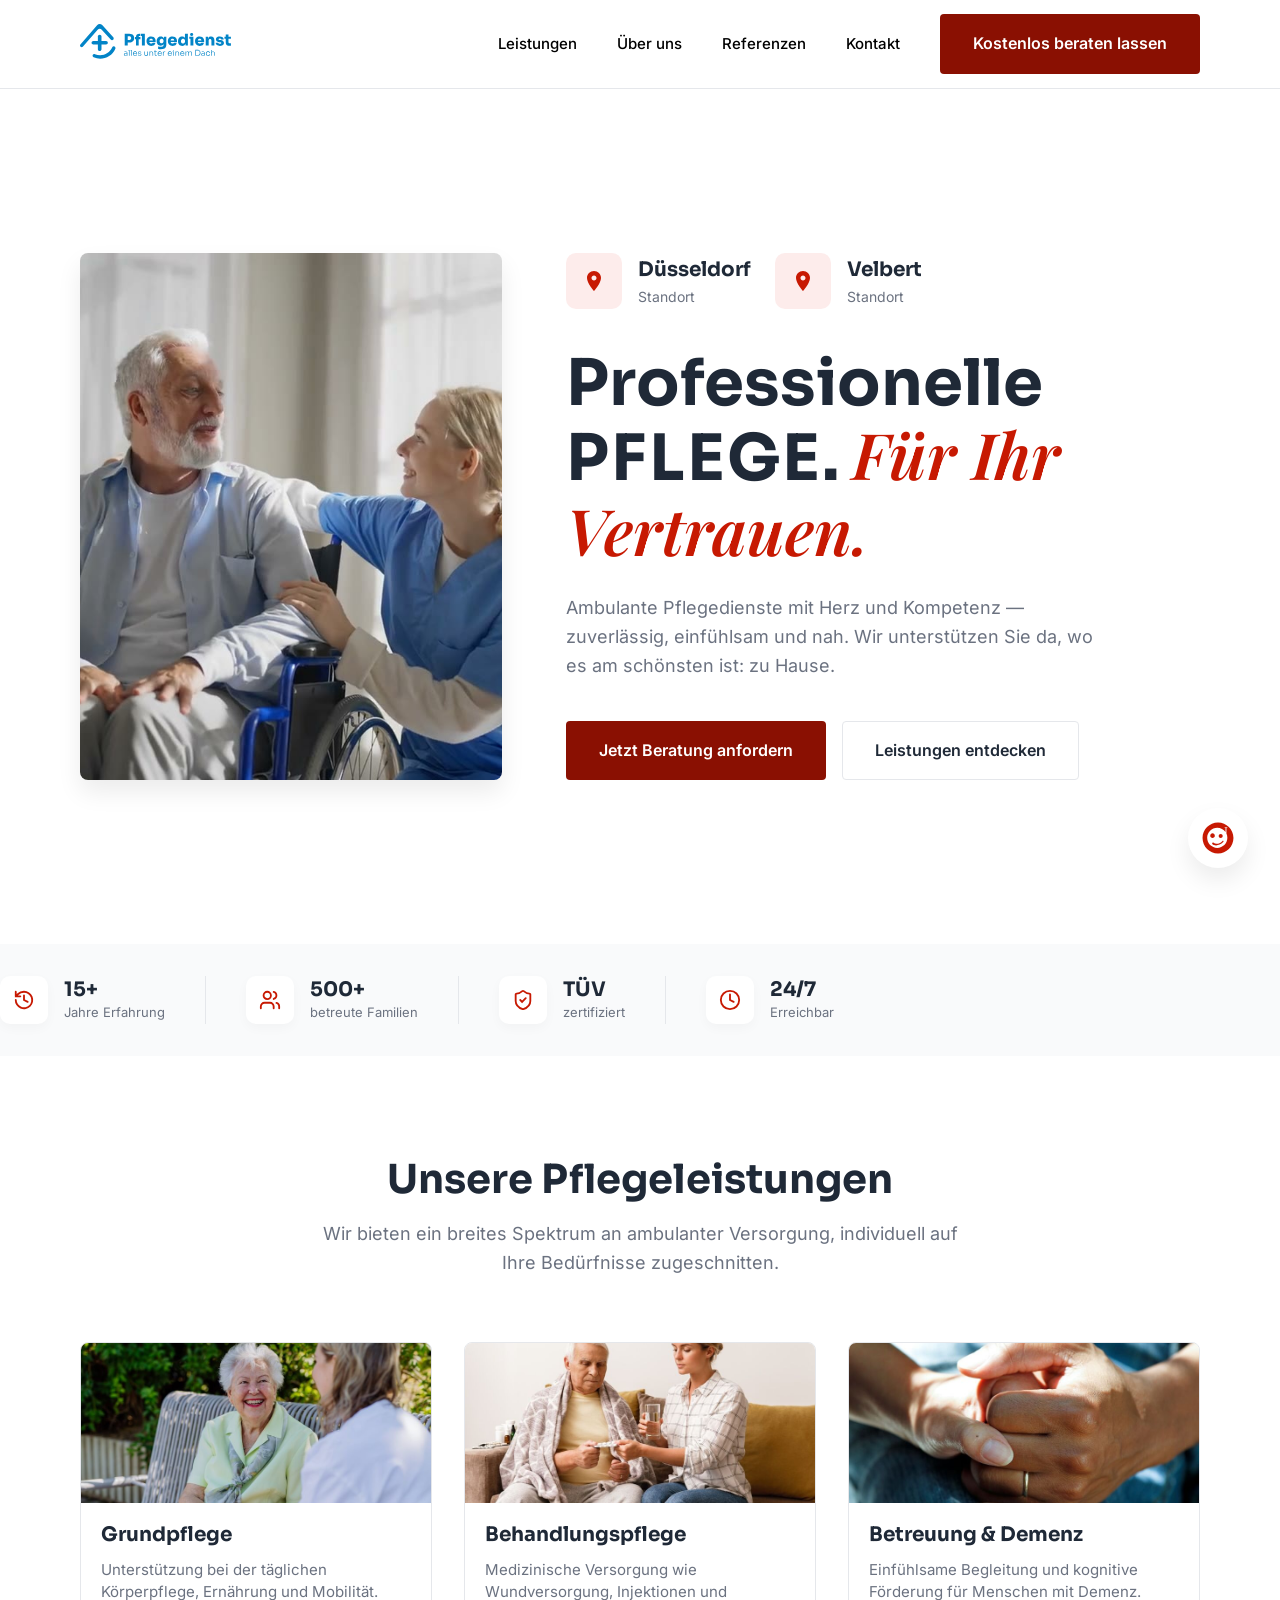
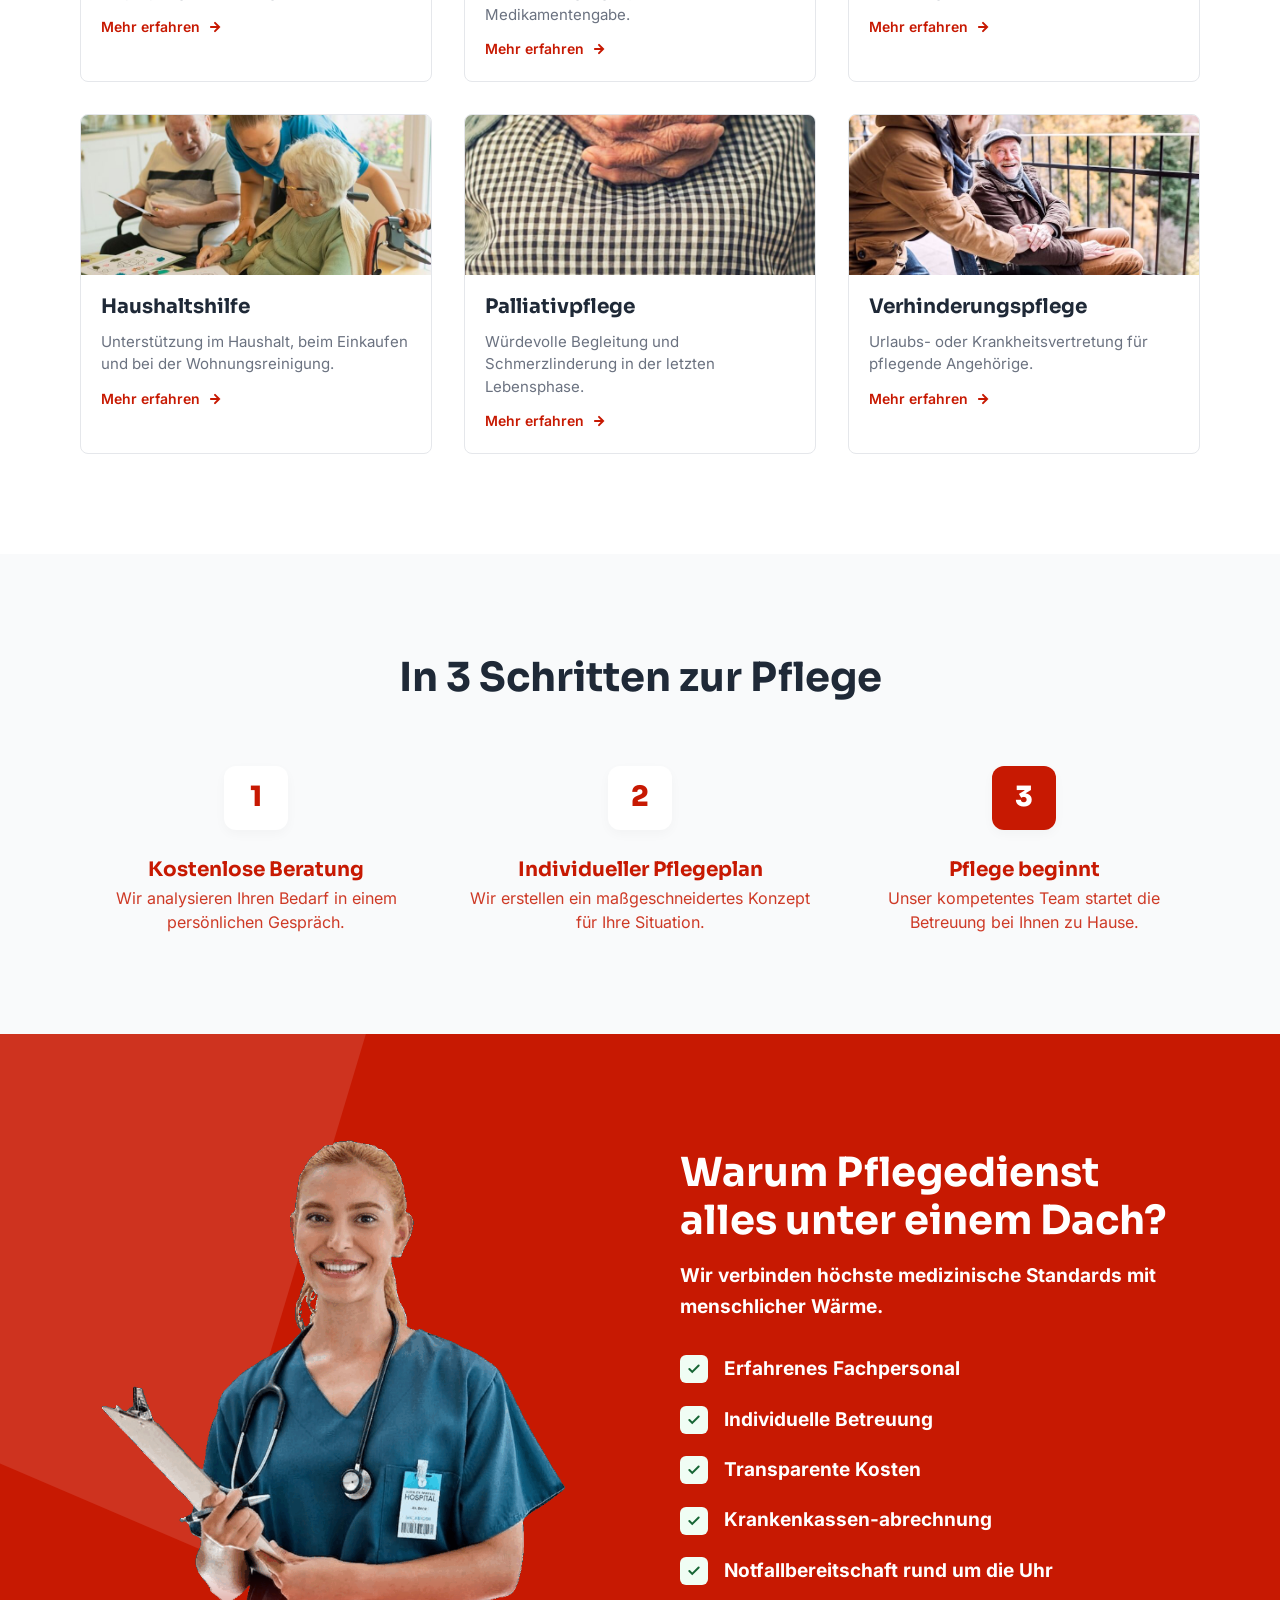
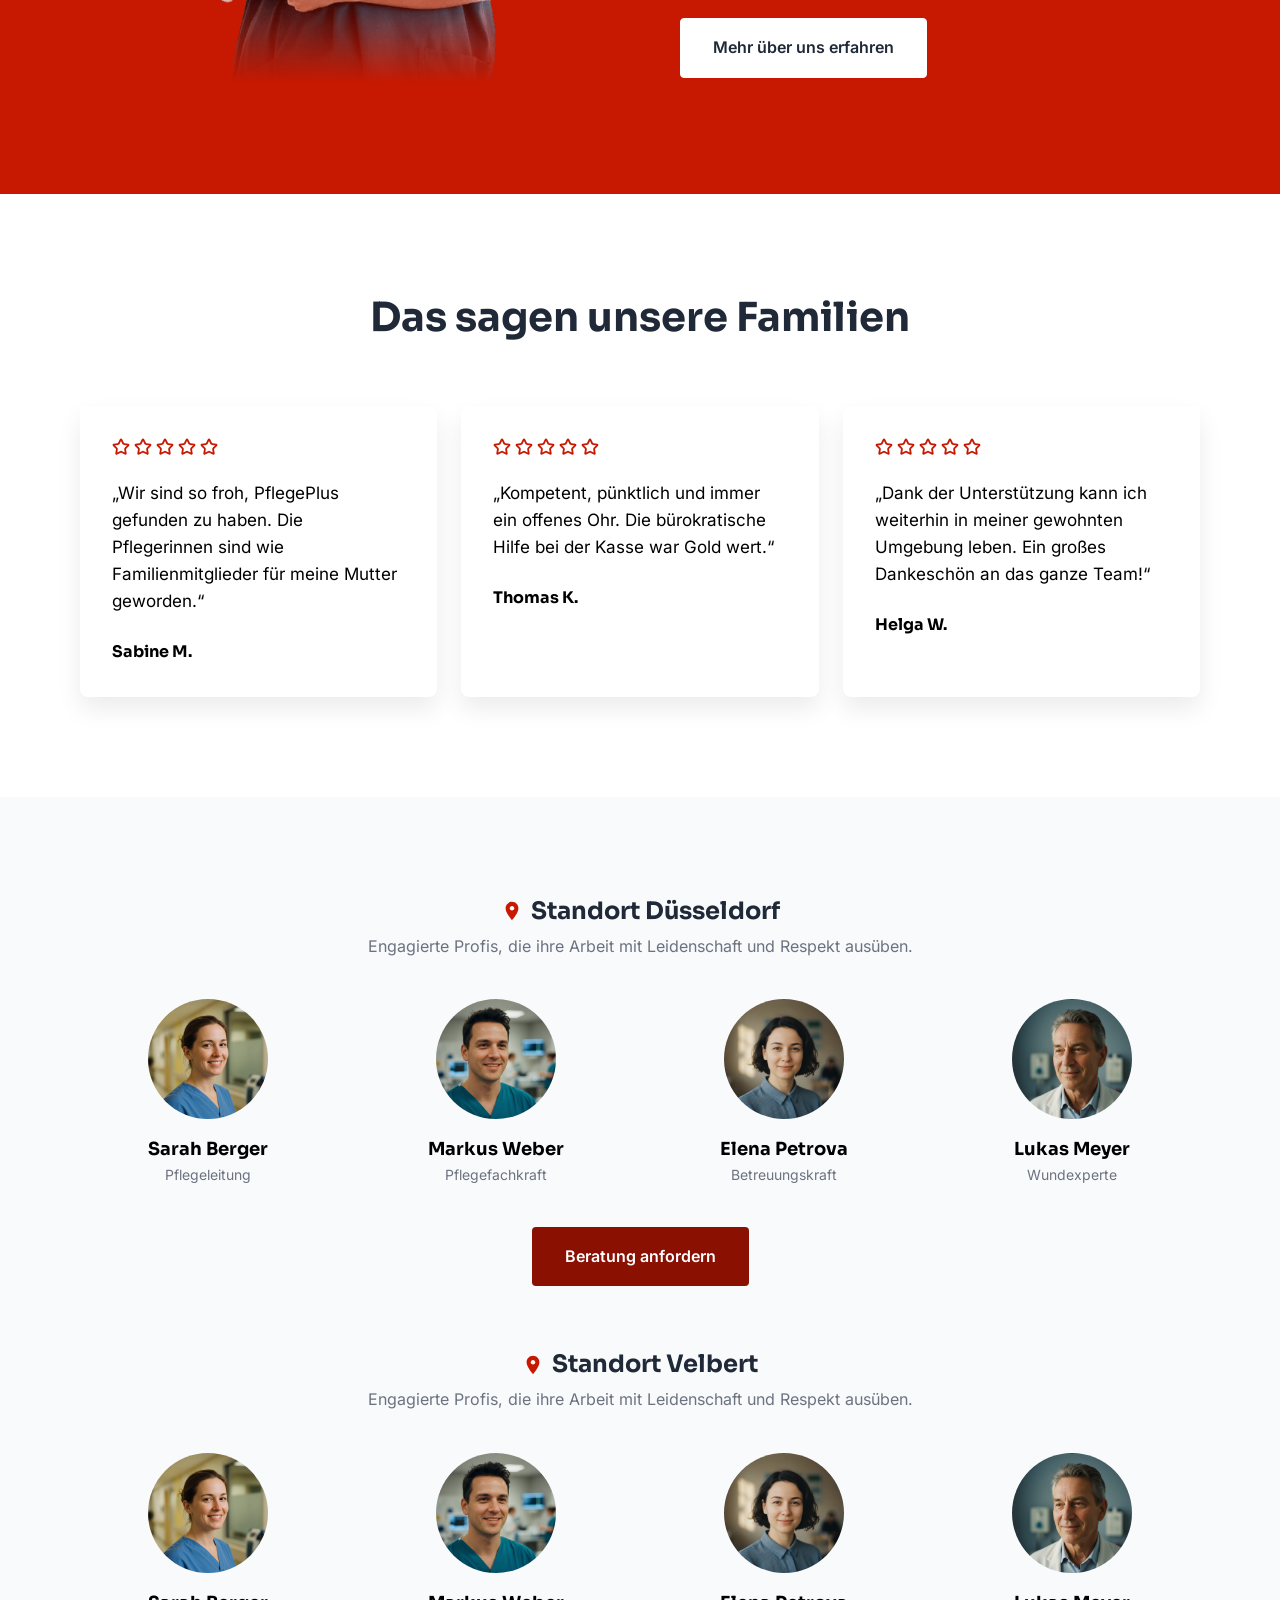
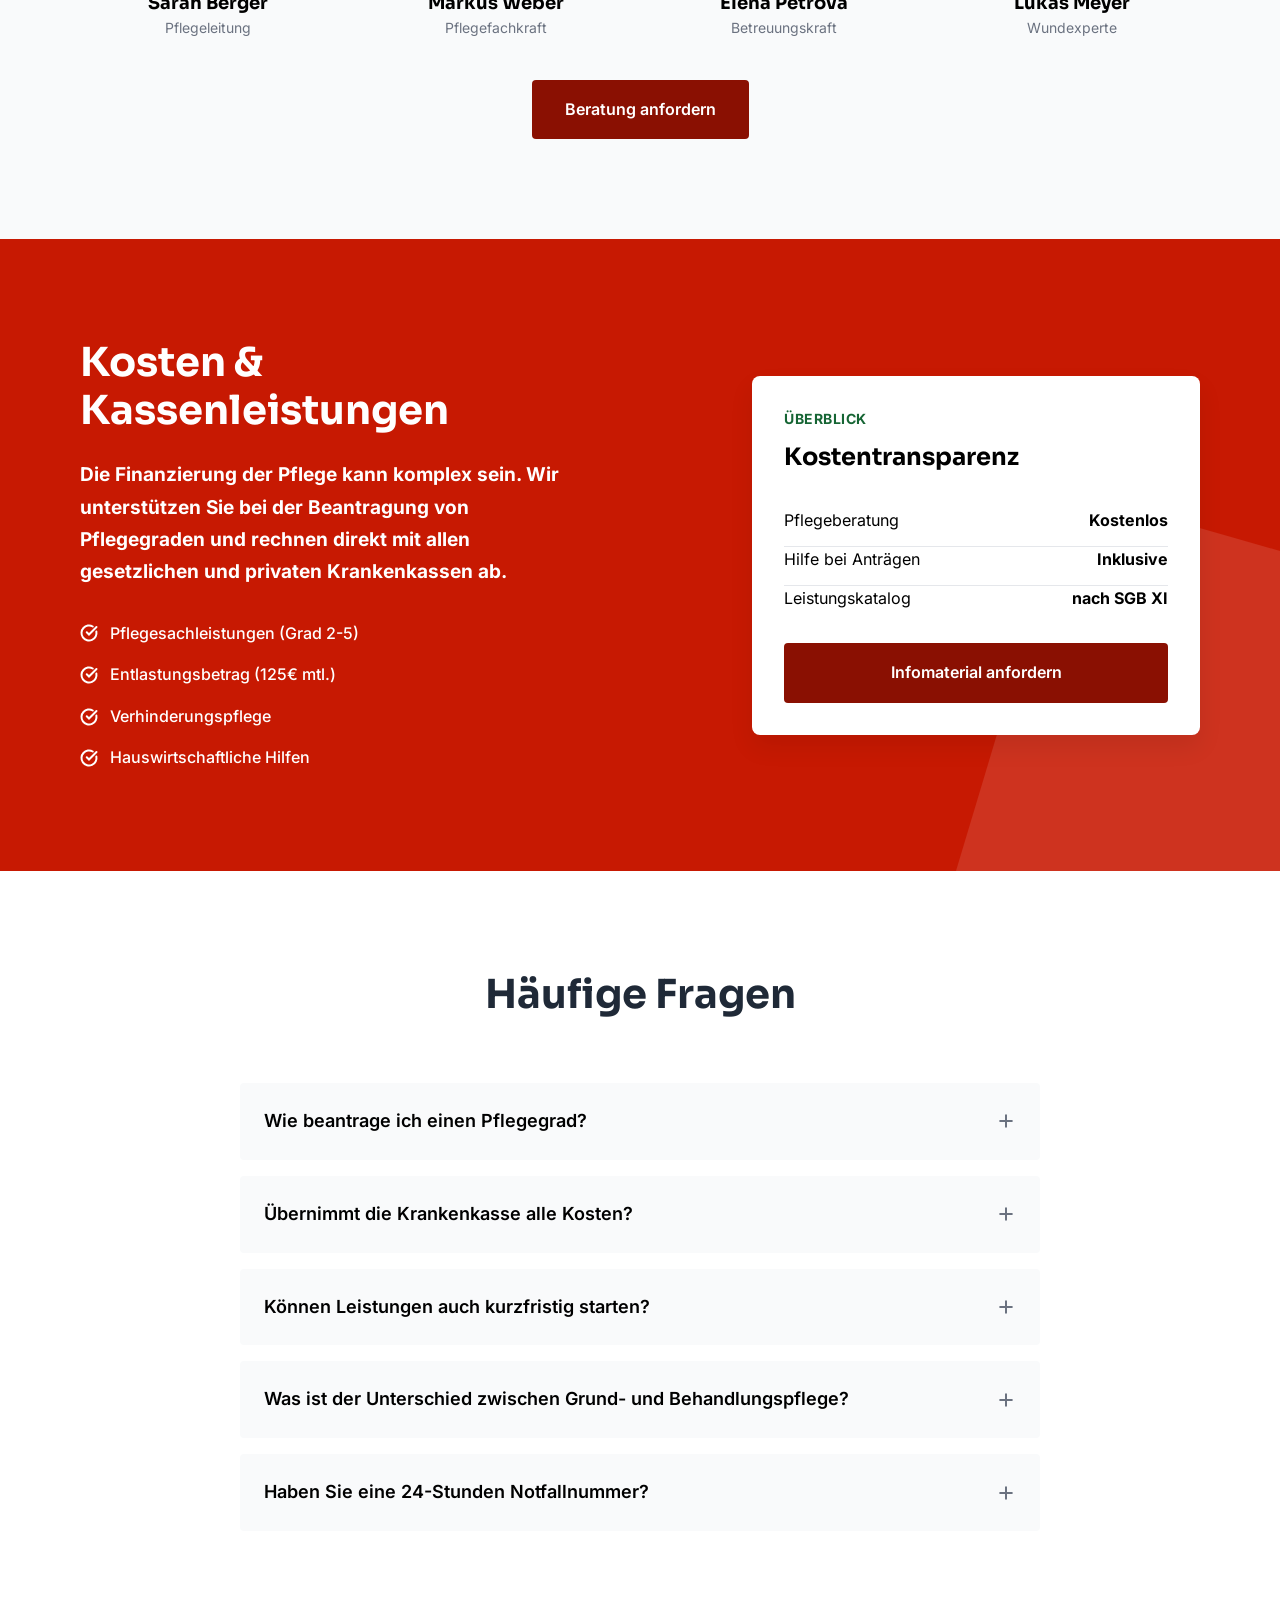
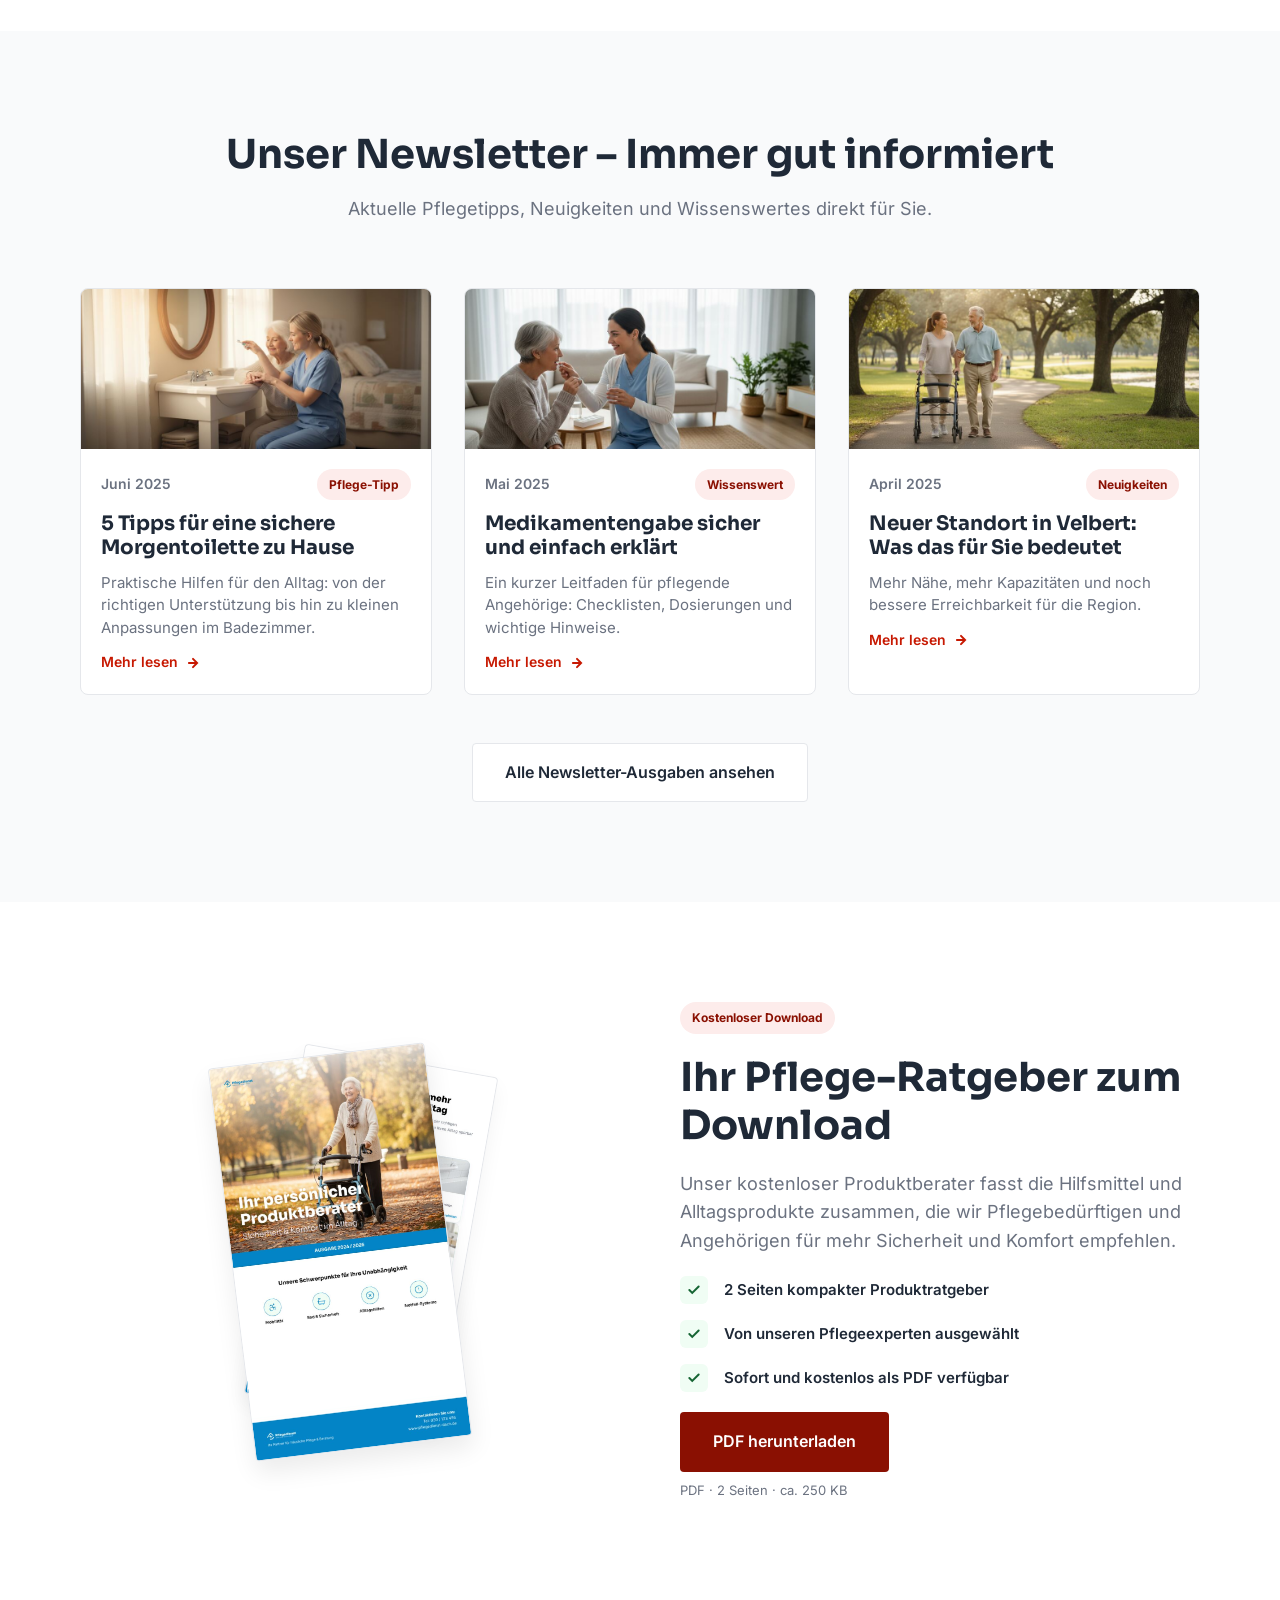
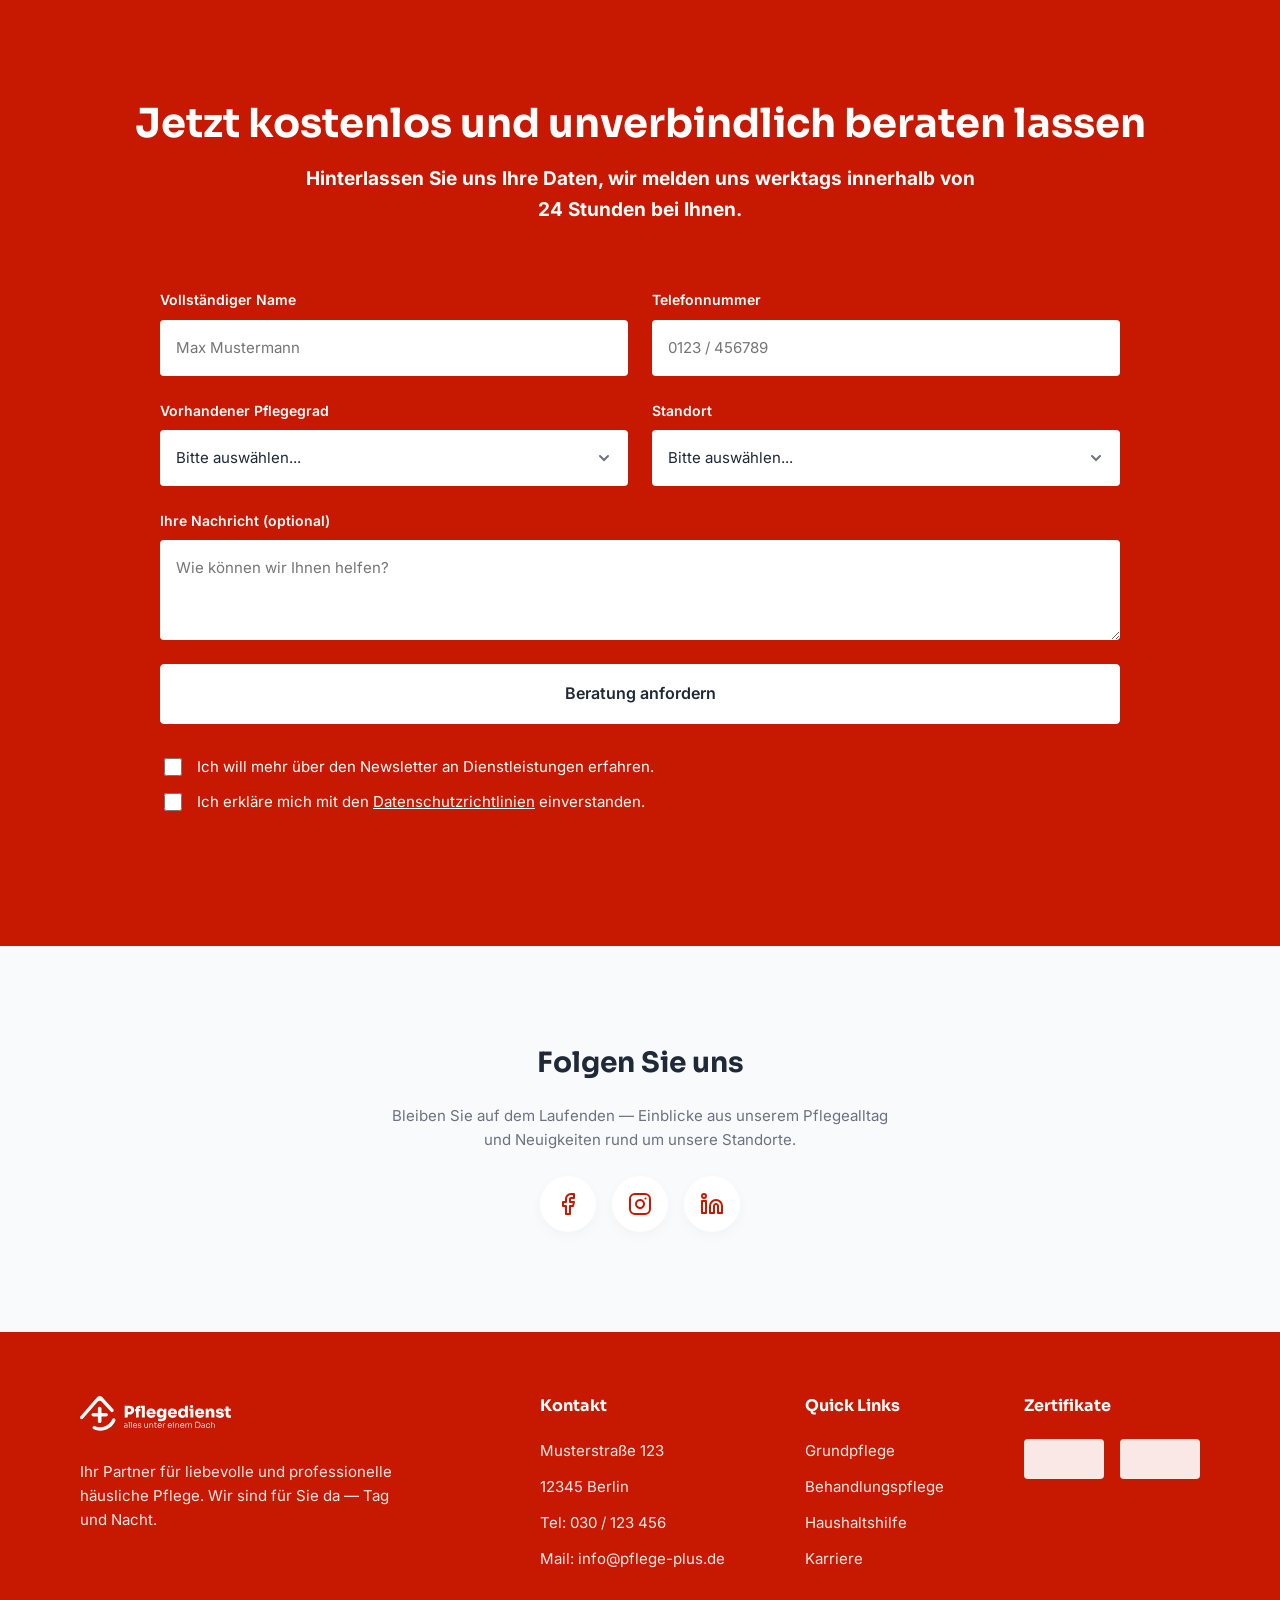
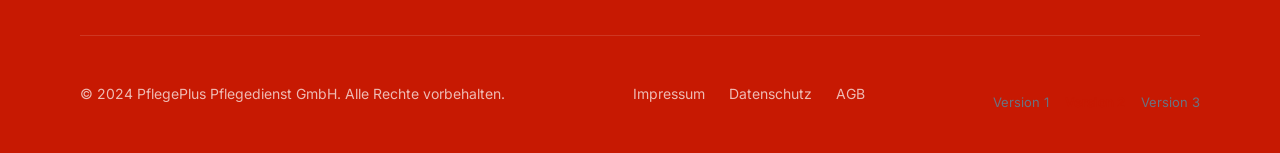
==== v2/index.html @ 7c4b6555 "Version 2 (rot, kantig) und Version 3 (teal, hoch modern) der Landingpage hinzugefuegt Zwei neue Des" ====
<!DOCTYPE html>
<html lang="de" data-theme="rot">
<head>
<meta charset="UTF-8" />
<meta name="viewport" content="width=device-width, initial-scale=1.0" />
<title>Pflegedienst alles unter einem Dach — Professionelle Pflege. Für Ihr Vertrauen. (Version 2)</title>
<meta name="description" content="Ambulante Pflege in Düsseldorf &amp; Velbert: Grundpflege, Behandlungspflege, Haushaltshilfe u.v.m. — zuverlässig, einfühlsam, nah. Jetzt kostenlos beraten lassen." />
<link rel="canonical" href="https://www.PLATZHALTER-DOMAIN.de/v2/" />

<link rel="icon" href="../favicon.ico" sizes="any" />
<link rel="icon" href="../favicon.svg" type="image/svg+xml" />
<link rel="icon" href="../assets/icons/favicon-32.png" type="image/png" sizes="32x32" />
<link rel="apple-touch-icon" href="../assets/icons/apple-touch-icon.png" />
<meta name="theme-color" content="#c71902" />

<meta property="og:type" content="website" />
<meta property="og:site_name" content="Pflegedienst alles unter einem Dach" />
<meta property="og:title" content="Pflegedienst alles unter einem Dach — Professionelle Pflege. Für Ihr Vertrauen." />
<meta property="og:description" content="Ambulante Pflege in Düsseldorf &amp; Velbert: Grundpflege, Behandlungspflege, Haushaltshilfe u.v.m. — zuverlässig, einfühlsam, nah." />
<meta property="og:image" content="https://www.PLATZHALTER-DOMAIN.de/assets/images/hero-visual.jpg" />
<meta property="og:locale" content="de_DE" />
<meta name="twitter:card" content="summary_large_image" />

<link rel="preload" href="../fonts/sora-800.woff2" as="font" type="font/woff2" crossorigin />
<link rel="preload" href="../fonts/inter-400.woff2" as="font" type="font/woff2" crossorigin />

<link rel="stylesheet" href="css/tokens.css" />
<link rel="stylesheet" href="../css/fonts.css" />
<link rel="stylesheet" href="../css/base.css" />
<link rel="stylesheet" href="../css/components.css" />
<link rel="stylesheet" href="../css/layout.css" />
<link rel="stylesheet" href="css/overrides.css" />

<script type="application/ld+json">
{
  "@context": "https://schema.org",
  "@graph": [
    {
      "@type": "MedicalBusiness",
      "name": "Pflegedienst alles unter einem Dach — Düsseldorf",
      "image": "https://www.PLATZHALTER-DOMAIN.de/assets/images/hero-visual.jpg",
      "telephone": "PLATZHALTER-TELEFON",
      "areaServed": "Düsseldorf",
      "address": {
        "@type": "PostalAddress",
        "addressLocality": "Düsseldorf",
        "addressCountry": "DE"
      }
    },
    {
      "@type": "MedicalBusiness",
      "name": "Pflegedienst alles unter einem Dach — Velbert",
      "image": "https://www.PLATZHALTER-DOMAIN.de/assets/images/hero-visual.jpg",
      "telephone": "PLATZHALTER-TELEFON",
      "areaServed": "Velbert",
      "address": {
        "@type": "PostalAddress",
        "addressLocality": "Velbert",
        "addressCountry": "DE"
      }
    }
  ]
}
</script>
</head>
<body>

<!-- ============================== HEADER ============================== -->
<header class="site-header">
  <div class="container">
    <a href="#top" class="logo" aria-label="Pflegedienst alles unter einem Dach — Startseite">
      <img class="logo__full" src="../assets/logo/logo.svg" alt="Pflegedienst alles unter einem Dach" width="900" height="236" />
    </a>

    <nav class="nav-desktop" aria-label="Hauptnavigation">
      <ul class="nav-desktop__links">
        <li><a href="#services">Leistungen</a></li>
        <li><a href="#warum-uns">Über uns</a></li>
        <li><a href="#team">Referenzen</a></li>
        <li><a href="#kontakt">Kontakt</a></li>
      </ul>
      <a href="#kontakt" class="btn btn--primary">Kostenlos beraten lassen</a>
    </nav>

    <button class="nav-toggle" aria-label="Menü öffnen" aria-expanded="false" aria-controls="nav-mobile">
      <span></span><span></span><span></span>
    </button>
  </div>

  <nav id="nav-mobile" class="nav-mobile" aria-label="Mobile Navigation">
    <ul class="nav-mobile__links">
      <li><a href="#services">Leistungen</a></li>
      <li><a href="#warum-uns">Über uns</a></li>
      <li><a href="#team">Referenzen</a></li>
      <li><a href="#kontakt">Kontakt</a></li>
    </ul>
    <a href="#kontakt" class="btn btn--primary btn--block">Kostenlos beraten lassen</a>
  </nav>
</header>

<main id="top">

  <!-- ============================== HERO ============================== -->
  <section class="hero v2-hero">
    <div class="container">
      <div class="hero__content">
        <div class="hero__heading-group">
          <h1 class="hero__title">Professionelle <span class="v2-hero__accent">Pflege</span>. <em>Für Ihr Vertrauen.</em></h1>
          <p class="hero__lede">Ambulante Pflegedienste mit Herz und Kompetenz — zuverlässig, einfühlsam und nah. Wir unterstützen Sie da, wo es am schönsten ist: zu Hause.</p>
        </div>
        <div class="hero__locations">
          <div class="location">
            <div class="location__icon"><img src="assets/icons/map-pin.svg" alt="" /></div>
            <div>
              <p class="location__name">Düsseldorf</p>
              <p class="location__label">Standort</p>
            </div>
          </div>
          <div class="location">
            <div class="location__icon"><img src="assets/icons/map-pin.svg" alt="" /></div>
            <div>
              <p class="location__name">Velbert</p>
              <p class="location__label">Standort</p>
            </div>
          </div>
        </div>
        <div class="hero__actions">
          <a href="#kontakt" class="btn btn--primary">Jetzt Beratung anfordern</a>
          <a href="#services" class="btn btn--secondary">Leistungen entdecken</a>
        </div>
      </div>
      <div class="hero__visual">
        <div class="hero__visual-panel">
          <video class="hero__visual-img" width="1280" height="720" poster="../assets/images/hero-visual-poster.jpg" autoplay muted loop playsinline preload="auto" aria-label="Pflegefachkraft im warmherzigen Gespräch mit einem Bewohner im Rollstuhl">
            <source src="../assets/video/hero-video.mp4" type="video/mp4" />
          </video>
        </div>
      </div>
    </div>
  </section>

  <!-- ============================== TRUST BAR ============================== -->
  <section class="trust-bar v2-trust-bar" aria-label="Vertrauenswerte">
    <div class="container">
      <div class="stat">
        <div class="stat__icon"><img src="assets/icons/history.svg" alt="" /></div>
        <div><p class="stat__value">15+</p><p class="stat__label">Jahre Erfahrung</p></div>
      </div>
      <div class="stat">
        <div class="stat__icon"><img src="assets/icons/users.svg" alt="" /></div>
        <div><p class="stat__value">500+</p><p class="stat__label">betreute Familien</p></div>
      </div>
      <div class="stat">
        <div class="stat__icon"><img src="assets/icons/shield-check.svg" alt="" /></div>
        <div><p class="stat__value">TÜV</p><p class="stat__label">zertifiziert</p></div>
      </div>
      <div class="stat">
        <div class="stat__icon"><img src="assets/icons/clock.svg" alt="" /></div>
        <div><p class="stat__value">24/7</p><p class="stat__label">Erreichbar</p></div>
      </div>
    </div>
  </section>

  <!-- ============================== SERVICES ============================== -->
  <section id="services">
    <div class="container">
      <div class="section-head">
        <h2 class="section-title">Unsere Pflegeleistungen</h2>
        <p class="section-intro">Wir bieten ein breites Spektrum an ambulanter Versorgung, individuell auf Ihre Bedürfnisse zugeschnitten.</p>
      </div>
      <div class="services-grid">
        <article class="card v2-card reveal">
          <img class="card__image" src="../assets/images/service-grundpflege.jpg" width="800" height="533" loading="lazy" decoding="async" alt="Pflegekraft unterstützt eine Seniorin bei der Grundpflege" />
          <div class="card__body">
            <h3 class="card__title">Grundpflege</h3>
            <p class="card__text">Unterstützung bei der täglichen Körperpflege, Ernährung und Mobilität.</p>
            <a href="#kontakt" class="card__link">Mehr erfahren <img src="assets/icons/arrow-right.svg" alt="" /></a>
          </div>
        </article>
        <article class="card v2-card reveal">
          <img class="card__image" src="../assets/images/service-behandlungspflege.jpg" width="800" height="533" loading="lazy" decoding="async" alt="Medizinische Behandlungspflege durch Fachpersonal" />
          <div class="card__body">
            <h3 class="card__title">Behandlungspflege</h3>
            <p class="card__text">Medizinische Versorgung wie Wundversorgung, Injektionen und Medikamentengabe.</p>
            <a href="#kontakt" class="card__link">Mehr erfahren <img src="assets/icons/arrow-right.svg" alt="" /></a>
          </div>
        </article>
        <article class="card v2-card reveal">
          <img class="card__image" src="../assets/images/service-betreuung-demenz.jpg" width="800" height="533" loading="lazy" decoding="async" alt="Einfühlsame Betreuung eines Menschen mit Demenz" />
          <div class="card__body">
            <h3 class="card__title">Betreuung &amp; Demenz</h3>
            <p class="card__text">Einfühlsame Begleitung und kognitive Förderung für Menschen mit Demenz.</p>
            <a href="#kontakt" class="card__link">Mehr erfahren <img src="assets/icons/arrow-right.svg" alt="" /></a>
          </div>
        </article>
        <article class="card v2-card reveal">
          <img class="card__image" src="../assets/images/service-haushaltshilfe.jpg" width="800" height="566" loading="lazy" decoding="async" alt="Haushaltshilfe unterstützt beim Einkaufen" />
          <div class="card__body">
            <h3 class="card__title">Haushaltshilfe</h3>
            <p class="card__text">Unterstützung im Haushalt, beim Einkaufen und bei der Wohnungsreinigung.</p>
            <a href="#kontakt" class="card__link">Mehr erfahren <img src="assets/icons/arrow-right.svg" alt="" /></a>
          </div>
        </article>
        <article class="card v2-card reveal">
          <img class="card__image" src="../assets/images/service-palliativpflege.jpg" width="800" height="533" loading="lazy" decoding="async" alt="Würdevolle Palliativpflege in vertrauter Umgebung" />
          <div class="card__body">
            <h3 class="card__title">Palliativpflege</h3>
            <p class="card__text">Würdevolle Begleitung und Schmerzlinderung in der letzten Lebensphase.</p>
            <a href="#kontakt" class="card__link">Mehr erfahren <img src="assets/icons/arrow-right.svg" alt="" /></a>
          </div>
        </article>
        <article class="card v2-card reveal">
          <img class="card__image" src="../assets/images/service-verhinderungspflege.jpg" width="800" height="533" loading="lazy" decoding="async" alt="Verhinderungspflege als Vertretung für pflegende Angehörige" />
          <div class="card__body">
            <h3 class="card__title">Verhinderungspflege</h3>
            <p class="card__text">Urlaubs- oder Krankheitsvertretung für pflegende Angehörige.</p>
            <a href="#kontakt" class="card__link">Mehr erfahren <img src="assets/icons/arrow-right.svg" alt="" /></a>
          </div>
        </article>
      </div>
    </div>
  </section>

  <!-- ============================== HOW IT WORKS ============================== -->
  <section class="section--subtle">
    <div class="container">
      <div class="section-head">
        <h2 class="section-title">In 3 Schritten zur Pflege</h2>
      </div>
      <div class="steps-grid">
        <div class="step reveal">
          <div class="step__number">1</div>
          <div>
            <p class="step__title">Kostenlose Beratung</p>
            <p class="step__text">Wir analysieren Ihren Bedarf in einem persönlichen Gespräch.</p>
          </div>
        </div>
        <div class="step reveal">
          <div class="step__number">2</div>
          <div>
            <p class="step__title">Individueller Pflegeplan</p>
            <p class="step__text">Wir erstellen ein maßgeschneidertes Konzept für Ihre Situation.</p>
          </div>
        </div>
        <div class="step step--active reveal">
          <div class="step__number">3</div>
          <div>
            <p class="step__title">Pflege beginnt</p>
            <p class="step__text">Unser kompetentes Team startet die Betreuung bei Ihnen zu Hause.</p>
          </div>
        </div>
      </div>
    </div>
  </section>

  <!-- ============================== WHY US ============================== -->
  <section id="warum-uns" class="why-us section--brand v2-why-us">
    <div class="v2-decor-wedge" aria-hidden="true"></div>
    <div class="container">
      <div class="why-us__visual">
        <img src="../assets/images/why-us-nursing.png" width="700" height="776" loading="lazy" decoding="async" alt="Pflegefachkraft mit Klemmbrett und Stethoskop" />
      </div>
      <div class="why-us__content">
        <div class="why-us__heading">
          <h2>Warum Pflegedienst alles unter einem Dach?</h2>
          <p>Wir verbinden höchste medizinische Standards mit menschlicher Wärme.</p>
        </div>
        <div class="check-list">
          <div class="check-item">
            <div class="check-item__icon"><img src="assets/icons/check.svg" alt="" /></div>
            <p class="check-item__text">Erfahrenes Fachpersonal</p>
          </div>
          <div class="check-item">
            <div class="check-item__icon"><img src="assets/icons/check.svg" alt="" /></div>
            <p class="check-item__text">Individuelle Betreuung</p>
          </div>
          <div class="check-item">
            <div class="check-item__icon"><img src="assets/icons/check.svg" alt="" /></div>
            <p class="check-item__text">Transparente Kosten</p>
          </div>
          <div class="check-item">
            <div class="check-item__icon"><img src="assets/icons/check.svg" alt="" /></div>
            <p class="check-item__text">Krankenkassen-abrechnung</p>
          </div>
          <div class="check-item">
            <div class="check-item__icon"><img src="assets/icons/check.svg" alt="" /></div>
            <p class="check-item__text">Notfallbereitschaft rund um die Uhr</p>
          </div>
        </div>
        <a href="#team" class="btn btn--on-brand" style="align-self:flex-start;">Mehr über uns erfahren</a>
      </div>
    </div>
  </section>

  <!-- ============================== TESTIMONIALS ============================== -->
  <section>
    <div class="container">
      <div class="section-head">
        <h2 class="section-title">Das sagen unsere Familien</h2>
      </div>
      <div class="testimonials-grid">
        <div class="testimonial reveal">
          <div class="testimonial__stars" role="img" aria-label="Bewertung: 5 von 5 Sternen">
            <img src="assets/icons/star.svg" alt="" aria-hidden="true" /><img src="assets/icons/star.svg" alt="" aria-hidden="true" /><img src="assets/icons/star.svg" alt="" aria-hidden="true" /><img src="assets/icons/star.svg" alt="" aria-hidden="true" /><img src="assets/icons/star.svg" alt="" aria-hidden="true" />
          </div>
          <p class="testimonial__quote">„Wir sind so froh, PflegePlus gefunden zu haben. Die Pflegerinnen sind wie Familienmitglieder für meine Mutter geworden.“</p>
          <p class="testimonial__author">Sabine M.</p>
        </div>
        <div class="testimonial reveal">
          <div class="testimonial__stars" role="img" aria-label="Bewertung: 5 von 5 Sternen">
            <img src="assets/icons/star.svg" alt="" aria-hidden="true" /><img src="assets/icons/star.svg" alt="" aria-hidden="true" /><img src="assets/icons/star.svg" alt="" aria-hidden="true" /><img src="assets/icons/star.svg" alt="" aria-hidden="true" /><img src="assets/icons/star.svg" alt="" aria-hidden="true" />
          </div>
          <p class="testimonial__quote">„Kompetent, pünktlich und immer ein offenes Ohr. Die bürokratische Hilfe bei der Kasse war Gold wert.“</p>
          <p class="testimonial__author">Thomas K.</p>
        </div>
        <div class="testimonial reveal">
          <div class="testimonial__stars" role="img" aria-label="Bewertung: 5 von 5 Sternen">
            <img src="assets/icons/star.svg" alt="" aria-hidden="true" /><img src="assets/icons/star.svg" alt="" aria-hidden="true" /><img src="assets/icons/star.svg" alt="" aria-hidden="true" /><img src="assets/icons/star.svg" alt="" aria-hidden="true" /><img src="assets/icons/star.svg" alt="" aria-hidden="true" />
          </div>
          <p class="testimonial__quote">„Dank der Unterstützung kann ich weiterhin in meiner gewohnten Umgebung leben. Ein großes Dankeschön an das ganze Team!“</p>
          <p class="testimonial__author">Helga W.</p>
        </div>
      </div>
    </div>
  </section>

  <!-- ============================== TEAM ============================== -->
  <section id="team" class="section--subtle">
    <div class="container">
      <div class="team-location">
        <div class="team-location__head">
          <h3><img src="assets/icons/map-pin.svg" alt="" />Standort Düsseldorf</h3>
          <p>Engagierte Profis, die ihre Arbeit mit Leidenschaft und Respekt ausüben.</p>
        </div>
        <div class="team-grid">
          <div class="team-member reveal">
            <img class="team-member__photo" src="../assets/images/team-sarah-berger.jpg" width="400" height="400" loading="lazy" decoding="async" alt="Sarah Berger" />
            <div><p class="team-member__name">Sarah Berger</p><p class="team-member__role">Pflegeleitung</p></div>
          </div>
          <div class="team-member reveal">
            <img class="team-member__photo" src="../assets/images/team-markus-weber.jpg" width="400" height="400" loading="lazy" decoding="async" alt="Markus Weber" />
            <div><p class="team-member__name">Markus Weber</p><p class="team-member__role">Pflegefachkraft</p></div>
          </div>
          <div class="team-member reveal">
            <img class="team-member__photo" src="../assets/images/team-elena-petrova.jpg" width="400" height="400" loading="lazy" decoding="async" alt="Elena Petrova" />
            <div><p class="team-member__name">Elena Petrova</p><p class="team-member__role">Betreuungskraft</p></div>
          </div>
          <div class="team-member reveal">
            <img class="team-member__photo" src="../assets/images/team-lukas-meyer.jpg" width="400" height="400" loading="lazy" decoding="async" alt="Lukas Meyer" />
            <div><p class="team-member__name">Lukas Meyer</p><p class="team-member__role">Wundexperte</p></div>
          </div>
        </div>
        <div class="team-location__cta">
          <a href="#kontakt" class="btn btn--primary">Beratung anfordern</a>
        </div>
      </div>

      <div class="team-location">
        <div class="team-location__head">
          <h3><img src="assets/icons/map-pin.svg" alt="" />Standort Velbert</h3>
          <p>Engagierte Profis, die ihre Arbeit mit Leidenschaft und Respekt ausüben.</p>
        </div>
        <div class="team-grid">
          <div class="team-member reveal">
            <img class="team-member__photo" src="../assets/images/team-sarah-berger.jpg" width="400" height="400" loading="lazy" decoding="async" alt="Sarah Berger" />
            <div><p class="team-member__name">Sarah Berger</p><p class="team-member__role">Pflegeleitung</p></div>
          </div>
          <div class="team-member reveal">
            <img class="team-member__photo" src="../assets/images/team-markus-weber.jpg" width="400" height="400" loading="lazy" decoding="async" alt="Markus Weber" />
            <div><p class="team-member__name">Markus Weber</p><p class="team-member__role">Pflegefachkraft</p></div>
          </div>
          <div class="team-member reveal">
            <img class="team-member__photo" src="../assets/images/team-elena-petrova.jpg" width="400" height="400" loading="lazy" decoding="async" alt="Elena Petrova" />
            <div><p class="team-member__name">Elena Petrova</p><p class="team-member__role">Betreuungskraft</p></div>
          </div>
          <div class="team-member reveal">
            <img class="team-member__photo" src="../assets/images/team-lukas-meyer.jpg" width="400" height="400" loading="lazy" decoding="async" alt="Lukas Meyer" />
            <div><p class="team-member__name">Lukas Meyer</p><p class="team-member__role">Wundexperte</p></div>
          </div>
        </div>
        <div class="team-location__cta">
          <a href="#kontakt" class="btn btn--primary">Beratung anfordern</a>
        </div>
      </div>
    </div>
  </section>

  <!-- ============================== COSTS ============================== -->
  <section class="costs section--brand v2-costs">
    <div class="v2-decor-wedge" aria-hidden="true"></div>
    <div class="container">
      <div class="costs__content">
        <h2 class="costs__title">Kosten &amp; Kassenleistungen</h2>
        <p class="costs__text">Die Finanzierung der Pflege kann komplex sein. Wir unterstützen Sie bei der Beantragung von Pflegegraden und rechnen direkt mit allen gesetzlichen und privaten Krankenkassen ab.</p>
        <div class="costs__list">
          <div class="check-circle-item"><img src="assets/icons/check-circle.svg" alt="" /><span>Pflegesachleistungen (Grad 2-5)</span></div>
          <div class="check-circle-item"><img src="assets/icons/check-circle.svg" alt="" /><span>Entlastungsbetrag (125€ mtl.)</span></div>
          <div class="check-circle-item"><img src="assets/icons/check-circle.svg" alt="" /><span>Verhinderungspflege</span></div>
          <div class="check-circle-item"><img src="assets/icons/check-circle.svg" alt="" /><span>Hauswirtschaftliche Hilfen</span></div>
        </div>
      </div>
      <div class="overview-card">
        <div>
          <p class="overview-card__eyebrow">Überblick</p>
          <p class="overview-card__title">Kostentransparenz</p>
        </div>
        <div>
          <div class="overview-card__row"><span>Pflegeberatung</span><span>Kostenlos</span></div>
          <div class="overview-card__row"><span>Hilfe bei Anträgen</span><span>Inklusive</span></div>
          <div class="overview-card__row"><span>Leistungskatalog</span><span>nach SGB XI</span></div>
        </div>
        <a href="#kontakt" class="btn btn--primary btn--block">Infomaterial anfordern</a>
      </div>
    </div>
  </section>

  <!-- ============================== FAQ ============================== -->
  <section>
    <div class="container">
      <div class="section-head">
        <h2 class="section-title">Häufige Fragen</h2>
      </div>
      <div class="accordion">
        <div class="accordion-item">
          <button class="accordion-trigger" aria-expanded="false" aria-controls="faq-panel-1" id="faq-trigger-1">
            <span>Wie beantrage ich einen Pflegegrad?</span>
            <img class="accordion-trigger__icon" src="assets/icons/plus.svg" alt="" aria-hidden="true" />
          </button>
          <div class="accordion-panel" id="faq-panel-1" role="region" aria-labelledby="faq-trigger-1"><div class="accordion-panel__inner">
            <p>Wir unterstützen Sie kostenlos bei der Antragstellung: Sie stellen den Antrag formlos bei Ihrer Pflegekasse, anschließend erfolgt eine Begutachtung durch den Medizinischen Dienst. Wir begleiten Sie durch den gesamten Prozess und helfen bei allen erforderlichen Unterlagen.</p>
          </div></div>
        </div>
        <div class="accordion-item">
          <button class="accordion-trigger" aria-expanded="false" aria-controls="faq-panel-2" id="faq-trigger-2">
            <span>Übernimmt die Krankenkasse alle Kosten?</span>
            <img class="accordion-trigger__icon" src="assets/icons/plus.svg" alt="" aria-hidden="true" />
          </button>
          <div class="accordion-panel" id="faq-panel-2" role="region" aria-labelledby="faq-trigger-2"><div class="accordion-panel__inner">
            <p>Je nach Pflegegrad übernimmt die Pflegekasse Pflegesachleistungen, den Entlastungsbetrag sowie weitere Leistungen. Wir rechnen direkt mit Ihrer Kasse ab und informieren Sie transparent über eventuelle Eigenanteile.</p>
          </div></div>
        </div>
        <div class="accordion-item">
          <button class="accordion-trigger" aria-expanded="false" aria-controls="faq-panel-3" id="faq-trigger-3">
            <span>Können Leistungen auch kurzfristig starten?</span>
            <img class="accordion-trigger__icon" src="assets/icons/plus.svg" alt="" aria-hidden="true" />
          </button>
          <div class="accordion-panel" id="faq-panel-3" role="region" aria-labelledby="faq-trigger-3"><div class="accordion-panel__inner">
            <p>Ja, in dringenden Fällen können wir die Versorgung häufig innerhalb weniger Tage beginnen. Kontaktieren Sie uns einfach — wir prüfen gemeinsam mit Ihnen die schnellstmögliche Umsetzung.</p>
          </div></div>
        </div>
        <div class="accordion-item">
          <button class="accordion-trigger" aria-expanded="false" aria-controls="faq-panel-4" id="faq-trigger-4">
            <span>Was ist der Unterschied zwischen Grund- und Behandlungspflege?</span>
            <img class="accordion-trigger__icon" src="assets/icons/plus.svg" alt="" aria-hidden="true" />
          </button>
          <div class="accordion-panel" id="faq-panel-4" role="region" aria-labelledby="faq-trigger-4"><div class="accordion-panel__inner">
            <p>Grundpflege umfasst Unterstützung bei Körperpflege, Ernährung und Mobilität. Behandlungspflege beinhaltet medizinische Maßnahmen wie Wundversorgung, Medikamentengabe oder Injektionen, die von examiniertem Fachpersonal durchgeführt werden.</p>
          </div></div>
        </div>
        <div class="accordion-item">
          <button class="accordion-trigger" aria-expanded="false" aria-controls="faq-panel-5" id="faq-trigger-5">
            <span>Haben Sie eine 24-Stunden Notfallnummer?</span>
            <img class="accordion-trigger__icon" src="assets/icons/plus.svg" alt="" aria-hidden="true" />
          </button>
          <div class="accordion-panel" id="faq-panel-5" role="region" aria-labelledby="faq-trigger-5"><div class="accordion-panel__inner">
            <p>Ja, wir sind rund um die Uhr für Notfälle erreichbar. Unsere Notfallnummer finden Sie in Ihren Unterlagen sowie telefonisch über unsere Zentrale.</p>
          </div></div>
        </div>
      </div>
    </div>
  </section>

  <!-- ============================== NEWSLETTER ============================== -->
  <section class="section--subtle">
    <div class="container">
      <div class="section-head">
        <h2 class="section-title">Unser Newsletter – Immer gut informiert</h2>
        <p class="section-intro">Aktuelle Pflegetipps, Neuigkeiten und Wissenswertes direkt für Sie.</p>
      </div>
      <div class="newsletter-grid">
        <article class="card v2-card reveal">
          <img class="card__image" src="../assets/images/newsletter-juni.jpg" width="900" height="394" loading="lazy" decoding="async" alt="Sichere Morgentoilette zu Hause" />
          <div class="card__body">
            <div class="card__meta"><span class="card__meta-date">Juni 2025</span><span class="pill">Pflege-Tipp</span></div>
            <h3 class="card__title" style="font-size:1.25rem;">5 Tipps für eine sichere Morgentoilette zu Hause</h3>
            <p class="card__text">Praktische Hilfen für den Alltag: von der richtigen Unterstützung bis hin zu kleinen Anpassungen im Badezimmer.</p>
            <a href="#" class="card__link">Mehr lesen <img src="assets/icons/arrow-right.svg" alt="" /></a>
          </div>
        </article>
        <article class="card v2-card reveal">
          <img class="card__image" src="../assets/images/newsletter-mai.jpg" width="900" height="394" loading="lazy" decoding="async" alt="Medikamentengabe sicher erklärt" />
          <div class="card__body">
            <div class="card__meta"><span class="card__meta-date">Mai 2025</span><span class="pill">Wissenswert</span></div>
            <h3 class="card__title" style="font-size:1.25rem;">Medikamentengabe sicher und einfach erklärt</h3>
            <p class="card__text">Ein kurzer Leitfaden für pflegende Angehörige: Checklisten, Dosierungen und wichtige Hinweise.</p>
            <a href="#" class="card__link">Mehr lesen <img src="assets/icons/arrow-right.svg" alt="" /></a>
          </div>
        </article>
        <article class="card v2-card reveal">
          <img class="card__image" src="../assets/images/newsletter-april.jpg" width="900" height="394" loading="lazy" decoding="async" alt="Neuer Standort in Velbert" />
          <div class="card__body">
            <div class="card__meta"><span class="card__meta-date">April 2025</span><span class="pill">Neuigkeiten</span></div>
            <h3 class="card__title" style="font-size:1.25rem;">Neuer Standort in Velbert: Was das für Sie bedeutet</h3>
            <p class="card__text">Mehr Nähe, mehr Kapazitäten und noch bessere Erreichbarkeit für die Region.</p>
            <a href="#" class="card__link">Mehr lesen <img src="assets/icons/arrow-right.svg" alt="" /></a>
          </div>
        </article>
      </div>
      <div class="newsletter-cta">
        <a href="#" class="btn btn--secondary">Alle Newsletter-Ausgaben ansehen</a>
      </div>
    </div>
  </section>

  <!-- ============================== BROCHURE DOWNLOAD ============================== -->
  <section class="brochure">
    <div class="container">
      <div class="brochure__visual reveal">
        <div class="brochure__stack">
          <img class="brochure__page brochure__page--back" src="../assets/images/Prospekt/seniorenprodukte-flyer.jpg" width="700" height="1274" loading="lazy" decoding="async" alt="" />
          <img class="brochure__page brochure__page--front" src="../assets/images/Prospekt/deckblatt.jpg" width="700" height="1272" loading="lazy" decoding="async" alt="Titelseite des Prospekts: Ihr persönlicher Produktberater" />
        </div>
      </div>
      <div class="brochure__content reveal">
        <p class="pill">Kostenloser Download</p>
        <h2 class="section-title" style="text-align:left;">Ihr Pflege-Ratgeber zum Download</h2>
        <p class="section-intro" style="text-align:left;margin-inline:0;">Unser kostenloser Produktberater fasst die Hilfsmittel und Alltagsprodukte zusammen, die wir Pflegebedürftigen und Angehörigen für mehr Sicherheit und Komfort empfehlen.</p>
        <div class="brochure__highlights">
          <div class="brochure__highlight">
            <div class="brochure__highlight-icon"><img src="assets/icons/check.svg" alt="" /></div>
            <p>2 Seiten kompakter Produktratgeber</p>
          </div>
          <div class="brochure__highlight">
            <div class="brochure__highlight-icon"><img src="assets/icons/check.svg" alt="" /></div>
            <p>Von unseren Pflegeexperten ausgewählt</p>
          </div>
          <div class="brochure__highlight">
            <div class="brochure__highlight-icon"><img src="assets/icons/check.svg" alt="" /></div>
            <p>Sofort und kostenlos als PDF verfügbar</p>
          </div>
        </div>
        <div>
          <a href="../assets/downloads/pflegeratgeber-prospekt.pdf" download class="btn btn--primary">PDF herunterladen</a>
          <p class="brochure__meta">PDF · 2 Seiten · ca. 250 KB</p>
        </div>
      </div>
    </div>
  </section>

  <!-- ============================== LEAD CAPTURE ============================== -->
  <section id="kontakt" class="section--brand">
    <div class="container">
      <div class="section-head section-head--inverse">
        <h2 class="section-title">Jetzt kostenlos und unverbindlich beraten lassen</h2>
        <p class="section-intro">Hinterlassen Sie uns Ihre Daten, wir melden uns werktags innerhalb von 24 Stunden bei Ihnen.</p>
      </div>
      <form class="lead-form">
        <div class="lead-form__grid">
          <div class="field">
            <label class="field__label" for="name">Vollständiger Name</label>
            <input class="field__input" type="text" id="name" name="name" placeholder="Max Mustermann" required />
          </div>
          <div class="field">
            <label class="field__label" for="phone">Telefonnummer</label>
            <input class="field__input" type="tel" id="phone" name="phone" placeholder="0123 / 456789" required />
          </div>
          <div class="field">
            <label class="field__label" for="pflegegrad">Vorhandener Pflegegrad</label>
            <select class="field__select" id="pflegegrad" name="pflegegrad">
              <option value="">Bitte auswählen...</option>
              <option value="kein">Kein Pflegegrad</option>
              <option value="1">Pflegegrad 1</option>
              <option value="2">Pflegegrad 2</option>
              <option value="3">Pflegegrad 3</option>
              <option value="4">Pflegegrad 4</option>
              <option value="5">Pflegegrad 5</option>
            </select>
          </div>
          <div class="field">
            <label class="field__label" for="standort">Standort</label>
            <select class="field__select" id="standort" name="standort" required>
              <option value="">Bitte auswählen...</option>
              <option value="duesseldorf">Düsseldorf</option>
              <option value="velbert">Velbert</option>
            </select>
          </div>
          <div class="field lead-form__message">
            <label class="field__label" for="message">Ihre Nachricht (optional)</label>
            <textarea class="field__textarea" id="message" name="message" placeholder="Wie können wir Ihnen helfen?"></textarea>
          </div>
          <div class="lead-form__submit">
            <button type="submit" class="btn btn--on-brand btn--block">Beratung anfordern</button>
          </div>
        </div>
        <div class="lead-form__consent">
          <div class="checkbox-row">
            <input type="checkbox" id="newsletter-optin" name="newsletter-optin" />
            <label for="newsletter-optin">Ich will mehr über den Newsletter an Dienstleistungen erfahren.</label>
          </div>
          <div class="checkbox-row">
            <input type="checkbox" id="privacy-optin" name="privacy-optin" required />
            <label for="privacy-optin">Ich erkläre mich mit den <a href="../datenschutz.html" style="text-decoration:underline;">Datenschutzrichtlinien</a> einverstanden.</label>
          </div>
        </div>
        <p class="lead-form__status" role="status" style="color:var(--color-text-inverse);font-weight:600;"></p>
      </form>
    </div>
  </section>

  <!-- ============================== SOCIAL FOLLOW ============================== -->
  <section class="social-follow section--subtle">
    <div class="container">
      <div class="social-follow__inner reveal">
        <h2 class="social-follow__title">Folgen Sie uns</h2>
        <p class="social-follow__text">Bleiben Sie auf dem Laufenden — Einblicke aus unserem Pflegealltag und Neuigkeiten rund um unsere Standorte.</p>
        <div class="social-follow__icons">
          <a class="social-icon reveal" href="#" target="_blank" rel="noopener noreferrer" aria-label="Facebook">
            <img src="assets/icons/facebook.svg" alt="" />
          </a>
          <a class="social-icon reveal" href="#" target="_blank" rel="noopener noreferrer" aria-label="Instagram">
            <img src="assets/icons/instagram.svg" alt="" />
          </a>
          <a class="social-icon reveal" href="#" target="_blank" rel="noopener noreferrer" aria-label="LinkedIn">
            <img src="assets/icons/linkedin.svg" alt="" />
          </a>
        </div>
      </div>
    </div>
  </section>

</main>

<!-- ============================== FOOTER ============================== -->
<footer class="site-footer">
  <div class="container">
    <div class="footer-top">
      <div class="footer-brand">
        <a href="#top" class="logo logo--inverse" aria-label="Pflegedienst alles unter einem Dach — Startseite">
          <img class="logo__full" src="../assets/logo/logo.svg" alt="Pflegedienst alles unter einem Dach" width="900" height="236" />
        </a>
        <p>Ihr Partner für liebevolle und professionelle häusliche Pflege. Wir sind für Sie da — Tag und Nacht.</p>
      </div>

      <div class="footer-columns">
        <div class="footer-column">
          <h4>Kontakt</h4>
          <ul>
            <li>Musterstraße 123</li>
            <li>12345 Berlin</li>
            <li><a href="tel:+4930123456">Tel: 030 / 123 456</a></li>
            <li><a href="mailto:info@pflege-plus.de">Mail: info@pflege-plus.de</a></li>
          </ul>
        </div>
        <div class="footer-column">
          <h4>Quick Links</h4>
          <ul>
            <li><a href="#services">Grundpflege</a></li>
            <li><a href="#services">Behandlungspflege</a></li>
            <li><a href="#services">Haushaltshilfe</a></li>
            <li><a href="#">Karriere</a></li>
          </ul>
        </div>
        <div class="footer-column">
          <h4>Zertifikate</h4>
          <div class="footer-certificates">
            <div class="certificate-badge"></div>
            <div class="certificate-badge"></div>
          </div>
        </div>
      </div>
    </div>

    <div class="footer-bottom">
      <p>© 2024 PflegePlus Pflegedienst GmbH. Alle Rechte vorbehalten.</p>
      <div class="footer-bottom__links">
        <a href="../impressum.html">Impressum</a>
        <a href="../datenschutz.html">Datenschutz</a>
        <a href="../agb.html">AGB</a>
      </div>
      <nav class="footer-version-switch" aria-label="Design-Version wählen">
        <a href="../index.html" class="footer-version-switch__link">Version 1</a>
        <a href="index.html" class="footer-version-switch__link is-active" aria-current="page">Version 2</a>
        <a href="../v3/index.html" class="footer-version-switch__link">Version 3</a>
      </nav>
    </div>
  </div>
</footer>

<!-- ============================== CHAT WIDGET ============================== -->
<div class="chat-widget">
  <button type="button" class="chat-widget__toggle" id="chatToggle" aria-expanded="false" aria-controls="chatPanel" aria-label="Chat öffnen">
    <img src="assets/icons/chat-bot.svg" alt="" />
  </button>
  <div class="chat-widget__panel" id="chatPanel" hidden>
    <div class="chat-widget__header">
      <button type="button" class="chat-widget__back" data-chat-back hidden aria-label="Zurück zum Menü">←</button>
      <p class="chat-widget__title">Pflegedienst-Assistent</p>
      <button type="button" class="chat-widget__close" aria-label="Chat schließen">&times;</button>
    </div>

    <div class="chat-widget__view" data-chat-view="home">
      <div class="chat-widget__body">
        <p class="chat-widget__message">Hallo 👋 Wie können wir Ihnen helfen?</p>
        <div class="chat-widget__actions">
          <a href="#kontakt" class="chat-widget__action">Beratung anfordern</a>
          <a href="tel:+4930123456" class="chat-widget__action">Anrufen</a>
          <a href="#team" class="chat-widget__action">Unsere Standorte</a>
          <button type="button" class="chat-widget__action" data-chat-goto="callback">Rückruf anfordern</button>
          <button type="button" class="chat-widget__action" data-chat-goto="chat">Mehr über unsere Dienstleistungen erfahren</button>
        </div>
      </div>
    </div>

    <div class="chat-widget__view" data-chat-view="callback" hidden>
      <form class="chat-widget__body" id="callbackForm">
        <p class="chat-widget__message">Gerne! Hinterlassen Sie uns Ihren Namen und Ihre Telefonnummer — wir rufen Sie werktags zeitnah zurück.</p>
        <div class="chat-widget__field">
          <label for="callbackName">Name</label>
          <input type="text" id="callbackName" name="callbackName" placeholder="Max Mustermann" required />
        </div>
        <div class="chat-widget__field">
          <label for="callbackPhone">Telefonnummer</label>
          <input type="tel" id="callbackPhone" name="callbackPhone" placeholder="0123 / 456789" required />
        </div>
        <button type="submit" class="btn btn--primary btn--block">Rückruf anfordern</button>
        <p class="chat-widget__form-status" role="status"></p>
      </form>
    </div>

    <div class="chat-widget__view" data-chat-view="chat" hidden>
      <div class="chat-widget__messages" id="chatMessages">
        <p class="chat-bubble chat-bubble--bot">Wie kann ich Ihnen weiterhelfen?</p>
      </div>
      <form class="chat-widget__input-row" id="chatMessageForm">
        <input type="text" id="chatMessageInput" placeholder="Ihre Nachricht…" aria-label="Nachricht eingeben" required />
        <button type="submit" aria-label="Senden">→</button>
      </form>
    </div>
  </div>
</div>

<script src="../js/main.js"></script>
</body>
</html>
---- v2/css/tokens.css ----
/* ==========================================================================
   DESIGN TOKENS
   Zwei Ebenen:
   1. Primitive (Palette)  – die einzige Ebene, die sich pro Color-Way ändert
   2. Semantisch           – verweist auf die Palette, wird von Komponenten benutzt

   Neue Farbwelt hinzufügen: einfach einen weiteren [data-theme="..."]-Block
   mit den Palette-Variablen ergänzen. Alles andere (Komponenten, Layout)
   bleibt unverändert, weil dort ausschließlich die semantischen Variablen
   verwendet werden.
   ========================================================================== */

:root {
  /* ---- Primitive: Farbwelt "Rot" (Version 2) -------------------------- */
  --palette-brand-50: #fdeceb;
  --palette-brand-100: #f9d2ce;
  --palette-brand-500: #c71902;
  --palette-brand-600: #a81402;
  --palette-brand-700: #8a1002;
  --palette-brand-900: #520a01;
  --palette-black: #000000;
  --palette-white: #ffffff;

  /* ---- Primitive: neutrale Grautöne (Farbwelt-unabhängig) ------------- */
  --palette-gray-50: #f9fafb;
  --palette-gray-200: #e5e7eb;
  --palette-gray-300: #cbd5e1;
  --palette-gray-500: #6b7280;
  --palette-gray-600: #64748b;
  --palette-gray-800: #1f2937;
  --palette-green-50: #f0fdf4;
  --palette-green-700: #166534;

  /* ---- Semantisch: Farbe ---------------------------------------------- */
  --color-bg-default: var(--palette-white);
  --color-bg-subtle: var(--palette-gray-50);
  --color-bg-brand: var(--palette-brand-500);
  --color-bg-brand-hover: var(--palette-brand-700);
  --color-bg-brand-tint: var(--palette-brand-50);
  --color-bg-success: var(--palette-green-50);

  --color-text-primary: var(--palette-gray-800);
  --color-text-secondary: var(--palette-gray-500);
  --color-text-muted: var(--palette-gray-600);
  --color-text-brand: var(--palette-brand-500);
  --color-text-inverse: var(--palette-white);
  --color-text-on-brand-tint: var(--palette-brand-700);

  --color-border-default: var(--palette-gray-200);
  --color-border-subtle: var(--palette-gray-300);
  --color-border-brand-soft: rgba(2, 132, 199, 0.25);

  --color-status-success: var(--palette-green-700);

  /* ---- Semantisch: Typografie ------------------------------------------ */
  --font-heading: 'Sora', system-ui, sans-serif;
  --font-body: 'Inter', system-ui, sans-serif;
  --font-accent: 'Playfair Display', Georgia, serif;

  --text-xs: 0.75rem;    /* 12px */
  --text-sm: 0.8125rem;  /* 13px */
  --text-base-sm: 0.875rem; /* 14px */
  --text-base: 0.9375rem;   /* 15px */
  --text-md: 1rem;       /* 16px */
  --text-lg: 1.125rem;   /* 18px */
  --text-xl: 1.25rem;    /* 20px */
  --text-2xl: 1.5rem;    /* 24px */
  --text-3xl: 1.75rem;   /* 28px */
  --text-4xl: 2rem;      /* 32px */
  --text-5xl: 2.5rem;    /* 40px */
  --text-6xl: 4rem;      /* 64px */

  /* ---- Semantisch: Abstand (4px-Raster) --------------------------------- */
  --space-4: 0.25rem;
  --space-6: 0.375rem;
  --space-8: 0.5rem;
  --space-12: 0.75rem;
  --space-16: 1rem;
  --space-20: 1.25rem;
  --space-24: 1.5rem;
  --space-32: 2rem;
  --space-40: 2.5rem;
  --space-48: 3rem;
  --space-64: 4rem;
  --space-80: 5rem;
  --space-100: 6.25rem;
  --space-120: 7.5rem;
  --space-160: 10rem;
  --space-180: 11.25rem;

  /* ---- Semantisch: Radius (Version 2: kantiger) ------------------------- */
  --radius-4: 0.25rem;
  --radius-8: 0.25rem;
  --radius-12: 0.25rem;
  --radius-14: 0.375rem;
  --radius-20: 0.5rem;
  --radius-24: 0.5rem;
  --radius-28: 0.625rem;
  --radius-40: 0.75rem;
  --radius-100: 6.25rem;
  --radius-156: 9.75rem;
  --radius-250: 15.625rem;
  --radius-400: 25rem;
  --radius-full: 999px;

  /* ---- Semantisch: Schatten ----------------------------------------------- */
  --elevation-sm: 0 4px 12px 0 rgba(0, 0, 0, 0.03);
  --elevation-md: 0 10px 20px 0 rgba(0, 0, 0, 0.05);
  --elevation-lg: 0 12px 24px 0 rgba(0, 0, 0, 0.08);

  /* ---- Layout ---------------------------------------------------------- */
  --container-max: 1280px;
  --side-padding: var(--space-20);
  --header-height: 72px;
}

@media (min-width: 768px) {
  :root {
    --side-padding: var(--space-40);
    --header-height: 80px;
  }
}

@media (min-width: 1120px) {
  :root {
    --side-padding: var(--space-80);
    --header-height: 88px;
  }
}
---- css/fonts.css ----
/* Selbst gehostete Schriften (DSGVO: kein Google-Fonts-CDN zur Laufzeit) */

@font-face {
  font-family: 'Sora';
  src: url('../fonts/sora-300.woff2') format('woff2');
  font-weight: 300;
  font-style: normal;
  font-display: swap;
}
@font-face {
  font-family: 'Sora';
  src: url('../fonts/sora-400.woff2') format('woff2');
  font-weight: 400;
  font-style: normal;
  font-display: swap;
}
@font-face {
  font-family: 'Sora';
  src: url('../fonts/sora-600.woff2') format('woff2');
  font-weight: 600;
  font-style: normal;
  font-display: swap;
}
@font-face {
  font-family: 'Sora';
  src: url('../fonts/sora-700.woff2') format('woff2');
  font-weight: 700;
  font-style: normal;
  font-display: swap;
}
@font-face {
  font-family: 'Sora';
  src: url('../fonts/sora-800.woff2') format('woff2');
  font-weight: 800;
  font-style: normal;
  font-display: swap;
}

@font-face {
  font-family: 'Inter';
  src: url('../fonts/inter-400.woff2') format('woff2');
  font-weight: 400;
  font-style: normal;
  font-display: swap;
}
@font-face {
  font-family: 'Inter';
  src: url('../fonts/inter-500.woff2') format('woff2');
  font-weight: 500;
  font-style: normal;
  font-display: swap;
}
@font-face {
  font-family: 'Inter';
  src: url('../fonts/inter-600.woff2') format('woff2');
  font-weight: 600;
  font-style: normal;
  font-display: swap;
}
@font-face {
  font-family: 'Inter';
  src: url('../fonts/inter-700.woff2') format('woff2');
  font-weight: 700;
  font-style: normal;
  font-display: swap;
}

@font-face {
  font-family: 'Playfair Display';
  src: url('../fonts/playfair-600-italic.woff2') format('woff2');
  font-weight: 600;
  font-style: italic;
  font-display: swap;
}
---- css/base.css ----
/* ==========================================================================
   RESET & BASISSTILE
   ========================================================================== */

*,
*::before,
*::after {
  box-sizing: border-box;
}

html {
  scrollbar-color: var(--color-bg-brand) var(--color-bg-default);
}

::-webkit-scrollbar {
  width: 12px;
}

::-webkit-scrollbar-track {
  background: var(--color-bg-default);
}

::-webkit-scrollbar-thumb {
  background-color: var(--color-bg-brand);
  border-radius: 999px;
  border: 3px solid var(--color-bg-default);
}

::-webkit-scrollbar-thumb:hover {
  background-color: var(--color-bg-brand-hover);
}

html {
  -webkit-text-size-adjust: 100%;
  scroll-behavior: smooth;
}

body {
  margin: 0;
  font-family: var(--font-body);
  font-size: var(--text-base);
  line-height: 1.6;
  color: var(--color-text-primary);
  background: var(--color-bg-default);
  -webkit-font-smoothing: antialiased;
}

img,
svg {
  display: block;
  max-width: 100%;
}

a {
  color: inherit;
  text-decoration: none;
}

button,
input,
select,
textarea {
  font: inherit;
  color: inherit;
}

button {
  cursor: pointer;
  background: none;
  border: none;
}

ul {
  margin: 0;
  padding: 0;
  list-style: none;
}

h1,
h2,
h3,
h4,
p {
  margin: 0;
}

h1,
h2,
h3,
h4 {
  font-family: var(--font-heading);
  font-weight: 700;
  line-height: 1.2;
  color: var(--color-text-primary);
}

.container {
  width: 100%;
  max-width: var(--container-max);
  margin-inline: auto;
  padding-inline: var(--side-padding);
}

/* Doppelring: sichtbar auf hellen UND dunklen (Brand-)Hintergruenden */
a:focus-visible,
button:focus-visible,
input:focus-visible,
select:focus-visible,
textarea:focus-visible {
  outline: none;
  box-shadow: 0 0 0 2px var(--color-bg-default, #fff), 0 0 0 4px var(--palette-brand-700, #016395);
  border-radius: var(--radius-4);
}

.visually-hidden {
  position: absolute;
  width: 1px;
  height: 1px;
  overflow: hidden;
  clip: rect(0 0 0 0);
  white-space: nowrap;
}

/* ---- Scroll-Reveal ------------------------------------------------------
   Progressive Enhancement: Elemente sind per Default sichtbar. Nur wenn JS
   laeuft (main.js) bekommen sie kurz vor dem Sichtbarwerden die Klasse
   .reveal--pending; erst dann greift dieser Transition-Zustand. Kein JS,
   kein IntersectionObserver oder prefers-reduced-motion -> Inhalt bleibt
   sofort sichtbar, nichts kann "haengen bleiben". */
.reveal {
  transition: opacity 1.2s cubic-bezier(0.16, 1, 0.3, 1),
    transform 1.2s cubic-bezier(0.16, 1, 0.3, 1),
    filter 1.2s cubic-bezier(0.16, 1, 0.3, 1);
}

.reveal.reveal--pending {
  opacity: 0;
  transform: translateY(20px);
  filter: blur(4px);
}

/* Stagger innerhalb von Grids: je 70ms versetzt, ab dem 6. Element gedeckelt */
.services-grid > .reveal:nth-child(1),
.testimonials-grid > .reveal:nth-child(1),
.team-grid > .reveal:nth-child(1),
.newsletter-grid > .reveal:nth-child(1),
.steps-grid > .reveal:nth-child(1) {
  transition-delay: 0ms;
}

.services-grid > .reveal:nth-child(2),
.testimonials-grid > .reveal:nth-child(2),
.team-grid > .reveal:nth-child(2),
.newsletter-grid > .reveal:nth-child(2),
.steps-grid > .reveal:nth-child(2) {
  transition-delay: 70ms;
}

.services-grid > .reveal:nth-child(3),
.testimonials-grid > .reveal:nth-child(3),
.team-grid > .reveal:nth-child(3),
.newsletter-grid > .reveal:nth-child(3),
.steps-grid > .reveal:nth-child(3) {
  transition-delay: 140ms;
}

.services-grid > .reveal:nth-child(4),
.team-grid > .reveal:nth-child(4) {
  transition-delay: 210ms;
}

.services-grid > .reveal:nth-child(5) {
  transition-delay: 280ms;
}

.services-grid > .reveal:nth-child(6) {
  transition-delay: 350ms;
}

.social-follow__icons > .reveal:nth-child(1) {
  transition-delay: 0ms;
}

.social-follow__icons > .reveal:nth-child(2) {
  transition-delay: 100ms;
}

.social-follow__icons > .reveal:nth-child(3) {
  transition-delay: 200ms;
}

/* Social-Icons "fliegen" staerker ins Bild als der generische Reveal:
   groesserer Weg, Skalierung und ein Overshoot-Easing statt sanftem Ease-out. */
.social-icon.reveal {
  transition: opacity 0.6s cubic-bezier(0.34, 1.56, 0.64, 1),
    transform 0.6s cubic-bezier(0.34, 1.56, 0.64, 1);
}

.social-icon.reveal.reveal--pending {
  opacity: 0;
  transform: translateY(40px) scale(0.4);
  filter: none;
}

@media (prefers-reduced-motion: reduce) {
  *,
  *::before,
  *::after {
    animation-duration: 0.01ms !important;
    animation-iteration-count: 1 !important;
    transition-duration: 0.01ms !important;
    scroll-behavior: auto !important;
  }
}
---- css/components.css ----
/* ==========================================================================
   KOMPONENTEN
   ========================================================================== */

/* ---- Logo -------------------------------------------------------------- */
.logo {
  display: inline-flex;
  align-items: center;
}

.logo__full {
  height: 34px;
  width: auto;
}

@media (min-width: 768px) {
  .logo__full {
    height: 40px;
  }
}

/* Logo ist eine blaue SVG (#0284C7) auf Transparenz -> per Filter fuer den
   Footer/inverse Kontext in Weiss umwandeln, statt die Datei zu duplizieren */
.logo--inverse .logo__full {
  filter: brightness(0) invert(1);
}

/* ---- Buttons ------------------------------------------------------------ */
.btn {
  display: inline-flex;
  align-items: center;
  justify-content: center;
  gap: var(--space-8);
  padding: var(--space-16) var(--space-32);
  border-radius: var(--radius-8);
  font-family: var(--font-body);
  font-weight: 600;
  font-size: var(--text-md);
  white-space: nowrap;
  border: 1px solid transparent;
  transition: background-color 0.2s ease, border-color 0.2s ease, color 0.2s ease, transform 0.15s ease;
}

.btn:active {
  transform: translateY(1px);
}

.btn--primary {
  /* brand-700 statt brand-500 fuer ausreichenden Kontrast (WCAG AA, 4.5:1) mit weissem Text */
  background: var(--palette-brand-700);
  color: var(--color-text-inverse);
}

.btn--primary:hover {
  background: var(--palette-brand-900);
}

.btn--secondary {
  background: var(--color-bg-default);
  color: var(--color-text-primary);
  border-color: var(--color-border-default);
}

.btn--secondary:hover {
  border-color: var(--color-text-brand);
  color: var(--color-text-brand);
}

.btn--on-brand {
  background: var(--color-bg-default);
  color: var(--color-text-primary);
  border-color: var(--color-bg-default);
}

.btn--on-brand:hover {
  background: var(--color-bg-brand-tint);
}

.btn--block {
  width: 100%;
}

/* ---- Pill / Badge -------------------------------------------------------- */
.pill {
  display: inline-flex;
  align-items: center;
  padding: var(--space-6) var(--space-12);
  border-radius: var(--radius-full);
  background: var(--color-bg-brand-tint);
  color: var(--color-text-on-brand-tint);
  font-size: var(--text-xs);
  font-weight: 700;
  white-space: nowrap;
}

/* ---- Location badge (Hero) ------------------------------------------------ */
.location {
  display: flex;
  align-items: center;
  gap: var(--space-16);
}

.location__icon {
  display: flex;
  align-items: center;
  justify-content: center;
  width: 56px;
  height: 56px;
  border-radius: var(--radius-28);
  background: var(--color-bg-brand-tint);
  flex-shrink: 0;
}

.location__icon img {
  width: 24px;
  height: 24px;
}

.location__name {
  font-family: var(--font-heading);
  font-weight: 700;
  font-size: var(--text-xl);
  color: var(--color-text-primary);
}

.location__label {
  font-size: var(--text-base-sm);
  color: var(--color-text-secondary);
}

/* ---- Stat (Trust bar) ----------------------------------------------------- */
.stat {
  display: flex;
  align-items: center;
  gap: var(--space-16);
}

.stat__icon {
  display: flex;
  align-items: center;
  justify-content: center;
  width: 48px;
  height: 48px;
  border-radius: var(--radius-28);
  background: var(--color-bg-default);
  box-shadow: var(--elevation-sm);
  flex-shrink: 0;
}

.stat__icon img {
  width: 22px;
  height: 22px;
}

.stat__value {
  font-family: var(--font-heading);
  font-weight: 700;
  font-size: var(--text-xl);
  color: var(--color-text-primary);
  line-height: 1.2;
}

.stat__label {
  font-size: var(--text-sm);
  color: var(--color-text-secondary);
}

/* ---- Service / Newsletter Card --------------------------------------------- */
.card {
  display: flex;
  flex-direction: column;
  background: var(--color-bg-default);
  border-radius: var(--radius-20);
  overflow: hidden;
  box-shadow: var(--elevation-md);
  border: 1px solid var(--color-border-brand-soft);
  height: 100%;
}

.card__image {
  height: 160px;
  width: 100%;
  object-fit: cover;
}

.card__body {
  display: flex;
  flex-direction: column;
  gap: var(--space-12);
  padding: var(--space-20);
}

.card__title {
  font-family: var(--font-heading);
  font-weight: 700;
  font-size: var(--text-xl);
  color: var(--color-text-primary);
}

.card__text {
  font-size: var(--text-base);
  color: var(--color-text-secondary);
  line-height: 1.5;
}

.card__link {
  display: inline-flex;
  align-items: center;
  gap: var(--space-8);
  font-size: var(--text-base-sm);
  font-weight: 600;
  color: var(--color-text-brand);
}

.card__link img {
  width: 14px;
  height: 14px;
}

.card__meta {
  display: flex;
  align-items: center;
  justify-content: space-between;
}

.card__meta-date {
  font-size: var(--text-base-sm);
  font-weight: 600;
  color: var(--color-text-secondary);
}

/* ---- Step (How it works) --------------------------------------------------- */
.step {
  display: flex;
  flex-direction: column;
  align-items: center;
  gap: var(--space-24);
  text-align: center;
}

.step__number {
  display: flex;
  align-items: center;
  justify-content: center;
  width: 64px;
  height: 64px;
  border-radius: var(--radius-40);
  background: var(--color-bg-default);
  box-shadow: var(--elevation-sm);
  font-family: var(--font-heading);
  font-weight: 800;
  font-size: var(--text-3xl);
  color: var(--color-text-brand);
}

.step--active .step__number {
  background: var(--color-bg-brand);
  color: var(--color-text-inverse);
}

.step__title {
  font-family: var(--font-heading);
  font-weight: 700;
  font-size: var(--text-xl);
  color: var(--color-text-brand);
}

.step__text {
  font-size: var(--text-md);
  color: var(--color-text-brand);
  opacity: 0.85;
  line-height: 1.5;
}

/* ---- Checklist (Why us) ----------------------------------------------------- */
.check-item {
  display: flex;
  align-items: center;
  gap: var(--space-16);
}

.check-item__icon {
  display: flex;
  align-items: center;
  justify-content: center;
  width: 28px;
  height: 28px;
  border-radius: var(--radius-14);
  background: var(--color-bg-success);
  flex-shrink: 0;
}

.check-item__icon img {
  width: 14px;
  height: 14px;
}

.check-item__text {
  font-size: 1.1875rem;
  font-weight: 700;
  color: var(--color-text-inverse);
}

/* ---- Check-circle list (Costs) ------------------------------------------------ */
.check-circle-item {
  display: flex;
  align-items: center;
  gap: var(--space-12);
}

.check-circle-item img {
  width: 18px;
  height: 18px;
  flex-shrink: 0;
}

.check-circle-item span {
  font-size: var(--text-md);
  font-weight: 500;
  color: var(--color-text-inverse);
}

/* ---- Testimonial ---------------------------------------------------------------- */
.testimonial {
  display: flex;
  flex-direction: column;
  gap: var(--space-24);
  background: var(--color-bg-default);
  border-radius: var(--radius-20);
  box-shadow: var(--elevation-lg);
  padding: var(--space-32);
  height: 100%;
}

.testimonial__stars {
  display: flex;
  gap: var(--space-4);
}

.testimonial__stars img {
  width: 18px;
  height: 18px;
}

.testimonial__quote {
  font-size: 1.0625rem;
  line-height: 1.6;
  color: var(--palette-black);
}

.testimonial__author {
  font-family: var(--font-heading);
  font-weight: 700;
  font-size: var(--text-md);
  color: var(--palette-black);
}

/* ---- Team member ------------------------------------------------------------------ */
.team-member {
  display: flex;
  flex-direction: column;
  align-items: center;
  gap: var(--space-16);
  text-align: center;
}

.team-member__photo {
  width: 120px;
  height: 120px;
  border-radius: 50%;
  object-fit: cover;
}

.team-member__name {
  font-family: var(--font-heading);
  font-weight: 700;
  font-size: var(--text-lg);
  color: var(--palette-black);
}

.team-member__role {
  font-size: var(--text-base-sm);
  color: var(--color-text-secondary);
}

/* ---- Overview card (Costs) ---------------------------------------------------------- */
.overview-card {
  background: var(--color-bg-default);
  border-radius: var(--radius-24);
  box-shadow: var(--elevation-lg);
  padding: var(--space-32);
  display: flex;
  flex-direction: column;
  gap: var(--space-32);
}

.overview-card__eyebrow {
  font-size: var(--text-base-sm);
  font-weight: 700;
  color: var(--color-status-success);
  text-transform: uppercase;
  letter-spacing: 0.04em;
}

.overview-card__title {
  font-family: var(--font-heading);
  font-weight: 700;
  font-size: var(--text-2xl);
  color: var(--palette-black);
  margin-top: var(--space-8);
}

.overview-card__row {
  display: flex;
  align-items: center;
  justify-content: space-between;
  padding-bottom: var(--space-12);
  border-bottom: 1px solid var(--color-border-default);
  font-size: var(--text-md);
}

.overview-card__row:last-child {
  border-bottom: none;
  padding-bottom: 0;
}

.overview-card__row span:first-child {
  color: var(--palette-black);
}

.overview-card__row span:last-child {
  font-weight: 700;
  color: var(--palette-black);
}

/* ---- FAQ Accordion ---------------------------------------------------------------------- */
.accordion-item {
  background: var(--color-bg-subtle);
  border-radius: var(--radius-12);
}

.accordion-trigger {
  display: flex;
  align-items: center;
  justify-content: space-between;
  gap: var(--space-16);
  width: 100%;
  padding: var(--space-24);
  text-align: left;
  font-family: var(--font-body);
  font-weight: 600;
  font-size: var(--text-lg);
  color: var(--palette-black);
}

.accordion-trigger__icon {
  width: 20px;
  height: 20px;
  flex-shrink: 0;
  transition: transform 0.2s ease;
}

.accordion-item.is-open .accordion-trigger__icon {
  transform: rotate(45deg);
}

.accordion-panel {
  display: grid;
  grid-template-rows: 0fr;
  transition: grid-template-rows 0.25s ease;
}

.accordion-item.is-open .accordion-panel {
  grid-template-rows: 1fr;
}

.accordion-panel__inner {
  overflow: hidden;
}

.accordion-panel p {
  padding: 0 var(--space-24) var(--space-24);
  color: var(--color-text-secondary);
  font-size: var(--text-base);
  line-height: 1.6;
}

/* ---- Formular ------------------------------------------------------------------------------- */
.field {
  display: flex;
  flex-direction: column;
  gap: var(--space-8);
}

.field__label {
  font-size: var(--text-base-sm);
  font-weight: 600;
  color: var(--color-text-inverse);
}

.field__input,
.field__select,
.field__textarea {
  width: 100%;
  padding: var(--space-16);
  border-radius: var(--radius-8);
  border: none;
  background: var(--color-bg-default);
  color: var(--color-text-secondary);
  font-size: var(--text-base);
}

.field__textarea {
  resize: vertical;
  min-height: 100px;
}

.field__select {
  -webkit-appearance: none;
  -moz-appearance: none;
  appearance: none;
  background-image: url('../assets/icons/chevron-down.svg');
  background-repeat: no-repeat;
  background-position: right var(--space-16) center;
  background-size: 16px 16px;
  padding-right: var(--space-40);
  color: var(--color-text-primary);
}

.checkbox-row {
  display: flex;
  align-items: flex-start;
  gap: var(--space-12);
}

.checkbox-row input[type='checkbox'] {
  width: 18px;
  height: 18px;
  margin-top: 2px;
  accent-color: var(--color-bg-default);
  flex-shrink: 0;
}

.checkbox-row label {
  font-size: var(--text-base);
  color: var(--color-text-inverse);
  line-height: 1.5;
}

/* ---- Zertifikat-Platzhalter --------------------------------------------------------------------- */
.certificate-badge {
  width: 80px;
  height: 40px;
  border-radius: var(--radius-4);
  background: var(--color-bg-default);
  opacity: 0.9;
}

/* ---- Chat-Widget --------------------------------------------------------------------------------- */
.chat-widget {
  position: fixed;
  right: var(--space-20);
  bottom: var(--space-20);
  z-index: 60;
}

@media (min-width: 768px) {
  .chat-widget {
    right: var(--space-32);
    bottom: var(--space-32);
  }
}

.chat-widget__toggle {
  width: 60px;
  height: 60px;
  border-radius: var(--radius-full);
  background: var(--color-bg-default);
  box-shadow: var(--elevation-lg);
  display: flex;
  align-items: center;
  justify-content: center;
  transition: transform 0.2s ease, box-shadow 0.2s ease;
}

.chat-widget__toggle img {
  width: 34px;
  height: 34px;
}

.chat-widget__toggle:hover,
.chat-widget__toggle:focus-visible {
  transform: translateY(-3px) scale(1.05);
  box-shadow: var(--elevation-lg), 0 0 0 4px var(--color-bg-brand-tint);
}

.chat-widget__panel {
  position: absolute;
  right: 0;
  bottom: calc(60px + var(--space-16));
  width: min(320px, calc(100vw - 2.5rem));
  background: var(--color-bg-default);
  border-radius: var(--radius-20);
  box-shadow: var(--elevation-lg);
  border: 1px solid var(--color-border-default);
  overflow: hidden;
  transform-origin: bottom right;
  animation: chat-panel-in 0.25s cubic-bezier(0.16, 1, 0.3, 1);
}

.chat-widget__panel[hidden] {
  display: none;
}

@keyframes chat-panel-in {
  from {
    opacity: 0;
    transform: scale(0.9) translateY(8px);
  }
  to {
    opacity: 1;
    transform: scale(1) translateY(0);
  }
}

.chat-widget__header {
  display: flex;
  align-items: center;
  gap: var(--space-12);
  padding: var(--space-16) var(--space-20);
  background: var(--color-bg-brand);
  color: var(--color-text-inverse);
}

.chat-widget__title {
  flex: 1;
  font-family: var(--font-heading);
  font-weight: 700;
  font-size: var(--text-md);
}

.chat-widget__back,
.chat-widget__close {
  width: 28px;
  height: 28px;
  flex-shrink: 0;
  display: flex;
  align-items: center;
  justify-content: center;
  border-radius: var(--radius-full);
  font-size: 1.25rem;
  line-height: 1;
  color: var(--color-text-inverse);
  transition: background-color 0.2s ease;
}

.chat-widget__back:hover,
.chat-widget__close:hover {
  background: rgba(255, 255, 255, 0.15);
}

.chat-widget__back[hidden] {
  display: none;
}

.chat-widget__view[hidden] {
  display: none;
}

.chat-widget__body {
  padding: var(--space-20);
  display: flex;
  flex-direction: column;
  gap: var(--space-16);
}

.chat-widget__message {
  background: var(--color-bg-subtle);
  border-radius: var(--radius-14);
  padding: var(--space-12) var(--space-16);
  font-size: var(--text-base);
  color: var(--color-text-primary);
}

.chat-widget__actions {
  display: flex;
  flex-direction: column;
  gap: var(--space-8);
}

.chat-widget__action {
  display: flex;
  align-items: center;
  justify-content: center;
  padding: var(--space-12) var(--space-16);
  border-radius: var(--radius-12);
  border: 1px solid var(--color-border-default);
  font-weight: 600;
  font-size: var(--text-base-sm);
  color: var(--color-text-brand);
  transition: background-color 0.2s ease, border-color 0.2s ease;
}

.chat-widget__action:hover {
  background: var(--color-bg-brand-tint);
  border-color: var(--color-border-brand-soft);
}

/* ---- Chat-Widget: Rückruf-Formular ---------------------------------------------------------------- */
.chat-widget__field {
  display: flex;
  flex-direction: column;
  gap: var(--space-8);
}

.chat-widget__field label {
  font-size: var(--text-base-sm);
  font-weight: 600;
  color: var(--color-text-primary);
}

.chat-widget__field input {
  width: 100%;
  padding: var(--space-12) var(--space-16);
  border-radius: var(--radius-8);
  border: 1px solid var(--color-border-default);
  background: var(--color-bg-subtle);
  color: var(--color-text-primary);
  font-size: var(--text-base);
  font-family: inherit;
}

.chat-widget__field input:focus-visible {
  outline: 2px solid var(--color-bg-brand);
  outline-offset: 1px;
}

.chat-widget__form-status {
  min-height: 1em;
  font-size: var(--text-base-sm);
  font-weight: 600;
  color: var(--color-status-success);
}

/* ---- Chat-Widget: Demo-Chat ------------------------------------------------------------------------ */
.chat-widget__messages {
  max-height: 280px;
  overflow-y: auto;
  padding: var(--space-20);
  display: flex;
  flex-direction: column;
  gap: var(--space-12);
}

.chat-bubble {
  max-width: 85%;
  padding: var(--space-12) var(--space-16);
  border-radius: var(--radius-14);
  font-size: var(--text-base);
  line-height: 1.5;
}

.chat-bubble--bot {
  align-self: flex-start;
  background: var(--color-bg-subtle);
  color: var(--color-text-primary);
  border-bottom-left-radius: var(--radius-4);
}

.chat-bubble--user {
  align-self: flex-end;
  background: var(--color-bg-brand);
  color: var(--color-text-inverse);
  border-bottom-right-radius: var(--radius-4);
}

.chat-widget__input-row {
  display: flex;
  align-items: center;
  gap: var(--space-8);
  padding: var(--space-16) var(--space-20);
  border-top: 1px solid var(--color-border-default);
}

.chat-widget__input-row input {
  flex: 1;
  min-width: 0;
  padding: var(--space-12) var(--space-16);
  border-radius: var(--radius-full);
  border: 1px solid var(--color-border-default);
  background: var(--color-bg-subtle);
  color: var(--color-text-primary);
  font-size: var(--text-base);
  font-family: inherit;
}

.chat-widget__input-row input:focus-visible {
  outline: 2px solid var(--color-bg-brand);
  outline-offset: 1px;
}

.chat-widget__input-row button {
  width: 40px;
  height: 40px;
  flex-shrink: 0;
  display: flex;
  align-items: center;
  justify-content: center;
  border-radius: var(--radius-full);
  background: var(--color-bg-brand);
  color: var(--color-text-inverse);
  font-size: 1.1rem;
  transition: background-color 0.2s ease;
}

.chat-widget__input-row button:hover {
  background: var(--color-bg-brand-hover);
}

@media (prefers-reduced-motion: reduce) {
  .chat-widget__panel {
    animation: none;
  }
}

/* ---- Footer Versions-Switcher ------------------------------------------------------ */
.footer-version-switch {
  display: flex;
  align-items: center;
  gap: var(--space-16);
  margin-top: var(--space-16);
}

.footer-version-switch__link {
  font-size: var(--text-sm);
  color: var(--color-text-secondary);
  transition: color 0.2s ease;
}

.footer-version-switch__link:hover {
  color: var(--color-text-brand);
}

.footer-version-switch__link.is-active {
  color: var(--color-text-brand);
  font-weight: 700;
  text-decoration: underline;
}
---- css/layout.css ----
/* ==========================================================================
   LAYOUT
   ========================================================================== */

section {
  padding-block: var(--space-64);
}

@media (min-width: 768px) {
  section {
    padding-block: var(--space-80);
  }
}

@media (min-width: 1120px) {
  section {
    padding-block: var(--space-100);
  }
}

.section-head {
  display: flex;
  flex-direction: column;
  gap: var(--space-16);
  margin-bottom: var(--space-48);
  text-align: center;
}

@media (min-width: 1120px) {
  .section-head {
    margin-bottom: var(--space-64);
  }
}

.section-title {
  font-size: var(--text-4xl);
}

@media (min-width: 768px) {
  .section-title {
    font-size: 2.25rem;
  }
}

@media (min-width: 1120px) {
  .section-title {
    font-size: var(--text-5xl);
  }
}

.section-intro {
  font-size: var(--text-lg);
  color: var(--color-text-secondary);
  max-width: 42rem;
  margin-inline: auto;
}

.section-head--inverse .section-title,
.section-head--inverse .section-intro {
  color: var(--color-text-inverse);
}

/* Weiss auf Brand-Blau liegt bei ~3.9:1 – reicht fuer WCAG "grossen Text" (>=18.66px + fett, 3:1),
   nicht fuer normalen Text (4.5:1). Minimale Anhebung auf 19px/700 statt Farbaenderung. */
.section-head--inverse .section-intro {
  font-size: 1.1875rem;
  font-weight: 700;
}

.section--brand {
  background: var(--color-bg-brand);
  position: relative;
  overflow: hidden;
}

.section--subtle {
  background: var(--color-bg-subtle);
}

/* ---- Header -------------------------------------------------------------- */
.site-header {
  position: sticky;
  top: 0;
  z-index: 50;
  background: var(--color-bg-default);
  border-bottom: 1px solid var(--color-border-default);
}

.site-header .container {
  display: flex;
  align-items: center;
  justify-content: space-between;
  height: var(--header-height);
}

.nav-desktop {
  display: none;
}

@media (min-width: 1120px) {
  .nav-desktop {
    display: flex;
    align-items: center;
    gap: var(--space-40);
  }
}

.nav-desktop__links {
  display: flex;
  gap: var(--space-40);
  font-size: var(--text-base);
  font-weight: 500;
  color: var(--palette-black);
}

.nav-desktop__links a:hover {
  color: var(--color-text-brand);
}

.nav-toggle {
  display: flex;
  flex-direction: column;
  justify-content: center;
  gap: 4px;
  width: 24px;
  height: 24px;
}

@media (min-width: 1120px) {
  .nav-toggle {
    display: none;
  }
}

.nav-toggle span {
  display: block;
  width: 20px;
  height: 2px;
  background: var(--color-text-primary);
  transition: transform 0.2s ease, opacity 0.2s ease;
}

.nav-toggle.is-active span:nth-child(1) {
  transform: translateY(6px) rotate(45deg);
}

.nav-toggle.is-active span:nth-child(2) {
  opacity: 0;
}

.nav-toggle.is-active span:nth-child(3) {
  transform: translateY(-6px) rotate(-45deg);
}

.nav-mobile {
  position: fixed;
  inset: var(--header-height) 0 0 0;
  background: var(--color-bg-default);
  padding: var(--space-32) var(--side-padding);
  display: flex;
  flex-direction: column;
  gap: var(--space-24);
  transform: translateX(100%);
  transition: transform 0.25s ease;
  z-index: 40;
}

.nav-mobile.is-open {
  transform: translateX(0);
}

.nav-mobile__links {
  display: flex;
  flex-direction: column;
  gap: var(--space-24);
  font-size: var(--text-xl);
  font-weight: 500;
}

@media (min-width: 1120px) {
  .nav-mobile {
    display: none;
  }
}

/* ---- Hero ------------------------------------------------------------------ */
.hero .container {
  display: flex;
  flex-direction: column;
  gap: var(--space-48);
  padding-block: var(--space-48);
}

@media (min-width: 1120px) {
  .hero .container {
    flex-direction: row;
    align-items: center;
    gap: var(--space-64);
    padding-block: var(--space-64);
  }
}

.hero__content {
  display: flex;
  flex-direction: column;
  gap: var(--space-40);
  min-width: 0;
}

@media (min-width: 1120px) {
  .hero__content {
    flex: 1 1 0%;
  }
}

.hero__heading-group {
  display: flex;
  flex-direction: column;
  gap: var(--space-24);
}

.hero__title {
  font-size: var(--text-4xl);
  line-height: 1.15;
}

@media (min-width: 768px) {
  .hero__title {
    font-size: 2.75rem;
  }
}

@media (min-width: 1120px) {
  .hero__title {
    font-size: var(--text-6xl);
    line-height: 1.1;
  }
}

.hero__title em {
  font-family: var(--font-accent);
  font-style: italic;
  font-weight: 600;
  color: var(--color-text-brand);
}

.hero__lede {
  font-size: var(--text-lg);
  color: var(--color-text-secondary);
  max-width: 34rem;
  line-height: 1.6;
}

.hero__actions {
  display: flex;
  flex-direction: column;
  gap: var(--space-16);
}

@media (min-width: 768px) {
  .hero__actions {
    flex-direction: row;
  }
}

.hero__locations {
  display: flex;
  flex-wrap: wrap;
  gap: var(--space-24);
  padding-top: var(--space-8);
}

.hero__visual {
  position: relative;
  flex-shrink: 0;
}

@media (min-width: 1120px) {
  .hero__visual {
    flex: 1;
    align-self: stretch;
  }
}

.hero__visual-panel {
  position: relative;
  width: 100%;
  height: 280px;
  border-radius: var(--radius-24);
  overflow: hidden;
  box-shadow: var(--elevation-lg);
}

@media (min-width: 768px) {
  .hero__visual-panel {
    height: 380px;
  }
}

@media (min-width: 1120px) {
  .hero__visual-panel {
    height: 100%;
    min-height: 500px;
    border-radius: var(--radius-156) var(--radius-156) var(--radius-156) var(--radius-400);
  }
}

.hero__visual-img {
  width: 100%;
  height: 100%;
  object-fit: cover;
}

/* ---- Trust bar --------------------------------------------------------------- */
.trust-bar {
  background: var(--color-bg-subtle);
  padding-block: var(--space-32);
}

.trust-bar .container {
  display: grid;
  grid-template-columns: repeat(2, 1fr);
  gap: var(--space-24);
  border: 1px solid var(--color-border-default);
  border-radius: var(--radius-20);
  padding: var(--space-24);
}

@media (min-width: 1120px) {
  .trust-bar .container {
    grid-template-columns: repeat(4, auto);
    justify-content: space-between;
    border: none;
    padding: 0;
    border-radius: 0;
  }
}

/* ---- Services grid ------------------------------------------------------------ */
.services-grid,
.newsletter-grid {
  display: grid;
  grid-template-columns: 1fr;
  gap: var(--space-24);
}

@media (min-width: 640px) {
  .services-grid,
  .newsletter-grid {
    grid-template-columns: repeat(2, 1fr);
  }
}

@media (min-width: 1120px) {
  .services-grid,
  .newsletter-grid {
    grid-template-columns: repeat(3, 1fr);
    gap: var(--space-32);
  }
}

/* ---- How it works -------------------------------------------------------------- */
.steps-grid {
  display: grid;
  grid-template-columns: 1fr;
  gap: var(--space-48);
}

@media (min-width: 768px) {
  .steps-grid {
    grid-template-columns: repeat(3, 1fr);
    gap: var(--space-32);
  }
}

/* ---- Why us -------------------------------------------------------------------- */
.why-us .container {
  display: flex;
  flex-direction: column;
  gap: var(--space-48);
  position: relative;
  z-index: 1;
}

@media (min-width: 1120px) {
  .why-us .container {
    flex-direction: row;
    align-items: center;
    gap: var(--space-80);
  }
}

/* Freigestelltes Foto (transparentes PNG) — bewusst kein Karten-Rahmen, schwebt frei auf dem Brand-Hintergrund */
.why-us__visual {
  display: flex;
  justify-content: center;
}

.why-us__visual img {
  width: auto;
  max-width: 100%;
  height: 280px;
  object-fit: contain;
  /* unteren, hart abgeschnittenen Bildrand weich ins Blau der Sektion ausblenden */
  -webkit-mask-image: linear-gradient(to bottom, black 78%, transparent 98%);
  mask-image: linear-gradient(to bottom, black 78%, transparent 98%);
}

@media (min-width: 768px) {
  .why-us__visual img {
    height: 380px;
  }
}

@media (min-width: 1120px) {
  .why-us__visual {
    flex: 1;
    align-self: stretch;
  }

  .why-us__visual img {
    height: auto;
    max-height: 560px;
  }
}

.why-us__content {
  display: flex;
  flex-direction: column;
  gap: var(--space-32);
}

@media (min-width: 1120px) {
  .why-us__content {
    flex: 1;
  }
}

.why-us__heading {
  display: flex;
  flex-direction: column;
  gap: var(--space-16);
}

.why-us__heading h2 {
  color: var(--color-text-inverse);
  font-size: var(--text-4xl);
  line-height: 1.2;
}

@media (min-width: 1120px) {
  .why-us__heading h2 {
    font-size: var(--text-5xl);
  }
}

.why-us__heading p {
  color: var(--color-text-inverse);
  font-size: 1.1875rem;
  font-weight: 700;
}

.check-list {
  display: flex;
  flex-direction: column;
  gap: var(--space-20);
}

.decor-blob {
  position: absolute;
  border-radius: 50%;
  background: rgba(255, 255, 255, 0.08);
  pointer-events: none;
}

/* ---- Broschüre / Prospekt-Download ------------------------------------------------ */
.brochure .container {
  display: flex;
  flex-direction: column;
  gap: var(--space-48);
}

@media (min-width: 1120px) {
  .brochure .container {
    flex-direction: row;
    align-items: center;
    gap: var(--space-80);
  }
}

.brochure__visual {
  display: flex;
  justify-content: center;
}

@media (min-width: 1120px) {
  .brochure__visual {
    flex: 1;
  }
}

.brochure__stack {
  position: relative;
  width: 100%;
  max-width: 280px;
  padding-block: var(--space-32);
}

.brochure__page {
  height: auto;
  border-radius: var(--radius-12);
  border: 1px solid var(--color-border-default);
}

.brochure__page--front {
  position: relative;
  display: block;
  width: 78%;
  margin-inline: auto;
  box-shadow: var(--elevation-lg);
  transform: rotate(-7deg);
  z-index: 2;
  transition: transform 0.3s ease;
}

.brochure__page--back {
  position: absolute;
  top: 8%;
  right: 4%;
  width: 70%;
  box-shadow: var(--elevation-md);
  transform: rotate(10deg);
  z-index: 1;
  transition: transform 0.3s ease;
}

.brochure__stack:hover .brochure__page--front {
  transform: rotate(-3deg);
}

.brochure__stack:hover .brochure__page--back {
  transform: rotate(6deg);
}

.brochure__content {
  display: flex;
  flex-direction: column;
  align-items: flex-start;
  gap: var(--space-20);
}

@media (min-width: 1120px) {
  .brochure__content {
    flex: 1;
  }
}

.brochure__highlights {
  display: flex;
  flex-direction: column;
  gap: var(--space-16);
}

.brochure__highlight {
  display: flex;
  align-items: center;
  gap: var(--space-16);
}

.brochure__highlight-icon {
  display: flex;
  align-items: center;
  justify-content: center;
  width: 28px;
  height: 28px;
  border-radius: var(--radius-14);
  background: var(--color-bg-success);
  flex-shrink: 0;
}

.brochure__highlight-icon img {
  width: 14px;
  height: 14px;
}

.brochure__highlight p {
  font-size: var(--text-base);
  font-weight: 600;
  color: var(--color-text-primary);
}

.brochure__meta {
  margin-top: var(--space-8);
  font-size: var(--text-sm);
  color: var(--color-text-secondary);
}

@media (prefers-reduced-motion: reduce) {
  .brochure__page--front,
  .brochure__page--back {
    transition: none;
  }
}

/* ---- Testimonials grid ---------------------------------------------------------- */
.testimonials-grid {
  display: grid;
  grid-template-columns: 1fr;
  gap: var(--space-24);
}

@media (min-width: 768px) {
  .testimonials-grid {
    grid-template-columns: repeat(3, 1fr);
  }
}

/* ---- Team ------------------------------------------------------------------------ */
.team-location {
  margin-bottom: var(--space-64);
}

.team-location:last-child {
  margin-bottom: 0;
}

.team-location__head {
  display: flex;
  flex-direction: column;
  align-items: center;
  gap: var(--space-8);
  text-align: center;
  margin-bottom: var(--space-40);
}

.team-location__head h3 {
  font-size: var(--text-2xl);
  display: flex;
  align-items: center;
  gap: var(--space-8);
}

.team-location__head h3 img {
  width: 22px;
  height: 22px;
}

.team-location__head p {
  color: var(--color-text-secondary);
  font-size: var(--text-md);
}

.team-grid {
  display: grid;
  grid-template-columns: repeat(2, 1fr);
  gap: var(--space-32);
}

@media (min-width: 1120px) {
  .team-grid {
    grid-template-columns: repeat(4, 1fr);
  }
}

.team-location__cta {
  display: flex;
  justify-content: center;
  margin-top: var(--space-40);
}

/* ---- Costs ---------------------------------------------------------------------------- */
.costs .container {
  display: flex;
  flex-direction: column;
  gap: var(--space-48);
  position: relative;
  z-index: 1;
}

@media (min-width: 1120px) {
  .costs .container {
    flex-direction: row;
    align-items: center;
    justify-content: space-between;
    gap: var(--space-80);
  }
}

.costs__content {
  display: flex;
  flex-direction: column;
  gap: var(--space-24);
}

@media (min-width: 1120px) {
  .costs__content {
    flex: 1;
    max-width: 30rem;
  }

  .overview-card {
    flex-shrink: 0;
    width: 28rem;
  }
}

.costs__title {
  color: var(--color-text-inverse);
  font-size: var(--text-3xl);
}

@media (min-width: 1120px) {
  .costs__title {
    font-size: 2.5rem;
  }
}

.costs__text {
  color: var(--color-text-inverse);
  font-size: 1.1875rem;
  font-weight: 700;
  line-height: 1.7;
}

.costs__list {
  display: flex;
  flex-direction: column;
  gap: var(--space-16);
  margin-top: var(--space-8);
}

/* ---- FAQ ---------------------------------------------------------------------------------- */
.accordion {
  display: flex;
  flex-direction: column;
  gap: var(--space-16);
  max-width: 50rem;
  margin-inline: auto;
}

/* ---- Newsletter ------------------------------------------------------------------------------- */
.newsletter-cta {
  display: flex;
  justify-content: center;
  margin-top: var(--space-48);
}

/* ---- Lead capture ----------------------------------------------------------------------------- */
.lead-form {
  max-width: 60rem;
  margin-inline: auto;
  display: flex;
  flex-direction: column;
  gap: var(--space-32);
}

.lead-form__grid {
  display: grid;
  grid-template-columns: 1fr;
  gap: var(--space-24);
}

@media (min-width: 768px) {
  .lead-form__grid {
    grid-template-columns: repeat(2, 1fr);
  }
}

.lead-form__message {
  grid-column: 1 / -1;
}

.lead-form__submit {
  grid-column: 1 / -1;
}

.lead-form__consent {
  display: flex;
  flex-direction: column;
  gap: var(--space-12);
}

/* ---- Social Follow ---------------------------------------------------------------------------------- */
.social-follow__inner {
  display: flex;
  flex-direction: column;
  align-items: center;
  gap: var(--space-24);
  max-width: 32rem;
  margin-inline: auto;
  text-align: center;
}

.social-follow__title {
  font-size: var(--text-3xl);
}

.social-follow__text {
  color: var(--color-text-secondary);
}

.social-follow__icons {
  display: flex;
  gap: var(--space-16);
}

.social-icon {
  display: flex;
  align-items: center;
  justify-content: center;
  width: 56px;
  height: 56px;
  border-radius: var(--radius-full);
  background: var(--color-bg-default);
  box-shadow: var(--elevation-sm);
  transition: transform 0.25s ease, box-shadow 0.25s ease, background-color 0.25s ease;
}

.social-icon img {
  width: 24px;
  height: 24px;
}

.social-icon:hover,
.social-icon:focus-visible {
  background: var(--color-bg-brand);
  box-shadow: var(--elevation-md);
  transform: translateY(-4px);
}

.social-icon:hover img,
.social-icon:focus-visible img {
  filter: brightness(0) invert(1);
}

/* ---- Footer --------------------------------------------------------------------------------------- */
.site-footer {
  background: var(--color-bg-brand);
  color: var(--color-text-inverse);
  padding-block: var(--space-64) var(--space-40);
}

.footer-top {
  display: flex;
  flex-direction: column;
  gap: var(--space-48);
  margin-bottom: var(--space-64);
}

@media (min-width: 1120px) {
  .footer-top {
    flex-direction: row;
    justify-content: space-between;
  }
}

.footer-brand {
  display: flex;
  flex-direction: column;
  gap: var(--space-24);
  max-width: 20rem;
}

.footer-brand p {
  font-size: var(--text-base);
  opacity: 0.9;
  line-height: 1.6;
}

.footer-columns {
  display: flex;
  flex-wrap: wrap;
  gap: var(--space-48);
}

@media (min-width: 1120px) {
  .footer-columns {
    gap: var(--space-80);
  }
}

.footer-column h4 {
  font-size: var(--text-md);
  margin-bottom: var(--space-24);
  color: var(--color-text-inverse);
}

.footer-column ul {
  display: flex;
  flex-direction: column;
  gap: var(--space-12);
  font-size: var(--text-base);
  opacity: 0.9;
}

.footer-certificates {
  display: flex;
  gap: var(--space-16);
}

.footer-bottom {
  display: flex;
  flex-direction: column;
  gap: var(--space-16);
  padding-top: var(--space-40);
  border-top: 1px solid rgba(255, 255, 255, 0.13);
  font-size: var(--text-base-sm);
  color: rgba(255, 255, 255, 0.7);
}

@media (min-width: 768px) {
  .footer-bottom {
    flex-direction: row;
    align-items: center;
    justify-content: space-between;
  }
}

.footer-bottom__links {
  display: flex;
  gap: var(--space-24);
}
---- v2/css/overrides.css ----
/* ==========================================================================
   VERSION 2 — OVERRIDES
   Zusaetzliche, additive Klassen fuer strukturelle Abweichungen von v1.
   Bestehende Klassen aus components.css/layout.css werden hier NICHT
   umdefiniert, nur neue v2--praefixierte Klassen ergaenzt.
   ========================================================================== */

/* ---- Hero: Spalten vertauscht (Visual links, Content rechts) ------------- */
.v2-hero .container {
  display: flex;
  flex-direction: column;
  gap: var(--space-48);
  padding-block: var(--space-48);
}

@media (min-width: 1120px) {
  .v2-hero .container {
    flex-direction: row-reverse;
    align-items: center;
    gap: var(--space-64);
    padding-block: var(--space-64);
  }

  .v2-hero .hero__content {
    flex: 1 1 60%;
  }

  .v2-hero .hero__visual {
    flex: 1 1 40%;
  }
}

/* Standort-Badges wandern direkt unter Headline/Lede, oberhalb der CTAs */
.v2-hero .hero__locations {
  order: -1;
  padding-top: 0;
}

/* Kantigere Typografie: einzelnes Wort in Versalien mit weiterem Letter-Spacing */
.v2-hero__accent {
  text-transform: uppercase;
  letter-spacing: 0.03em;
}

/* Visual-Panel: kantigere Ecke statt der organischen v1-Rundung */
.v2-hero .hero__visual-panel {
  border-radius: var(--radius-24);
}

@media (min-width: 1120px) {
  .v2-hero .hero__visual-panel {
    border-radius: var(--radius-24);
  }
}

/* ---- Trust-Bar: linksbuendige Leiste mit vertikalen Trennstrichen -------- */
.v2-trust-bar {
  background: var(--color-bg-subtle);
  padding-block: var(--space-32);
}

.v2-trust-bar .container {
  display: grid;
  grid-template-columns: repeat(2, 1fr);
  gap: var(--space-24);
}

@media (min-width: 1120px) {
  .v2-trust-bar .container {
    display: flex;
    flex-wrap: nowrap;
    justify-content: flex-start;
    gap: 0;
  }
}

.v2-trust-bar .stat {
  padding-inline: 0;
}

@media (min-width: 1120px) {
  .v2-trust-bar .stat {
    padding-inline: var(--space-40);
  }

  .v2-trust-bar .stat:first-child {
    padding-left: 0;
  }

  .v2-trust-bar .stat:not(:first-child) {
    border-left: 1px solid var(--color-border-default);
  }
}

/* ---- Services: duenne Kontur statt starkem Schatten-Fokus ---------------- */
.v2-card {
  box-shadow: none;
  border: 1px solid var(--color-border-default);
  transition: border-color 0.2s ease, transform 0.2s ease;
}

.v2-card:hover {
  border-color: var(--color-border-brand-soft);
  transform: translateY(-2px);
}

/* ---- Kantiges Deko-Element statt .decor-blob ----------------------------- */
.v2-decor-wedge {
  position: absolute;
  background: var(--color-bg-brand-tint);
  opacity: 0.12;
  pointer-events: none;
}

.v2-why-us .v2-decor-wedge {
  width: 900px;
  height: 900px;
  top: -380px;
  left: -420px;
  clip-path: polygon(0 0, 100% 0, 70% 100%, 0% 70%);
}

.v2-costs .v2-decor-wedge {
  width: 700px;
  height: 700px;
  bottom: -320px;
  right: -280px;
  clip-path: polygon(30% 0, 100% 20%, 100% 100%, 0% 100%);
}
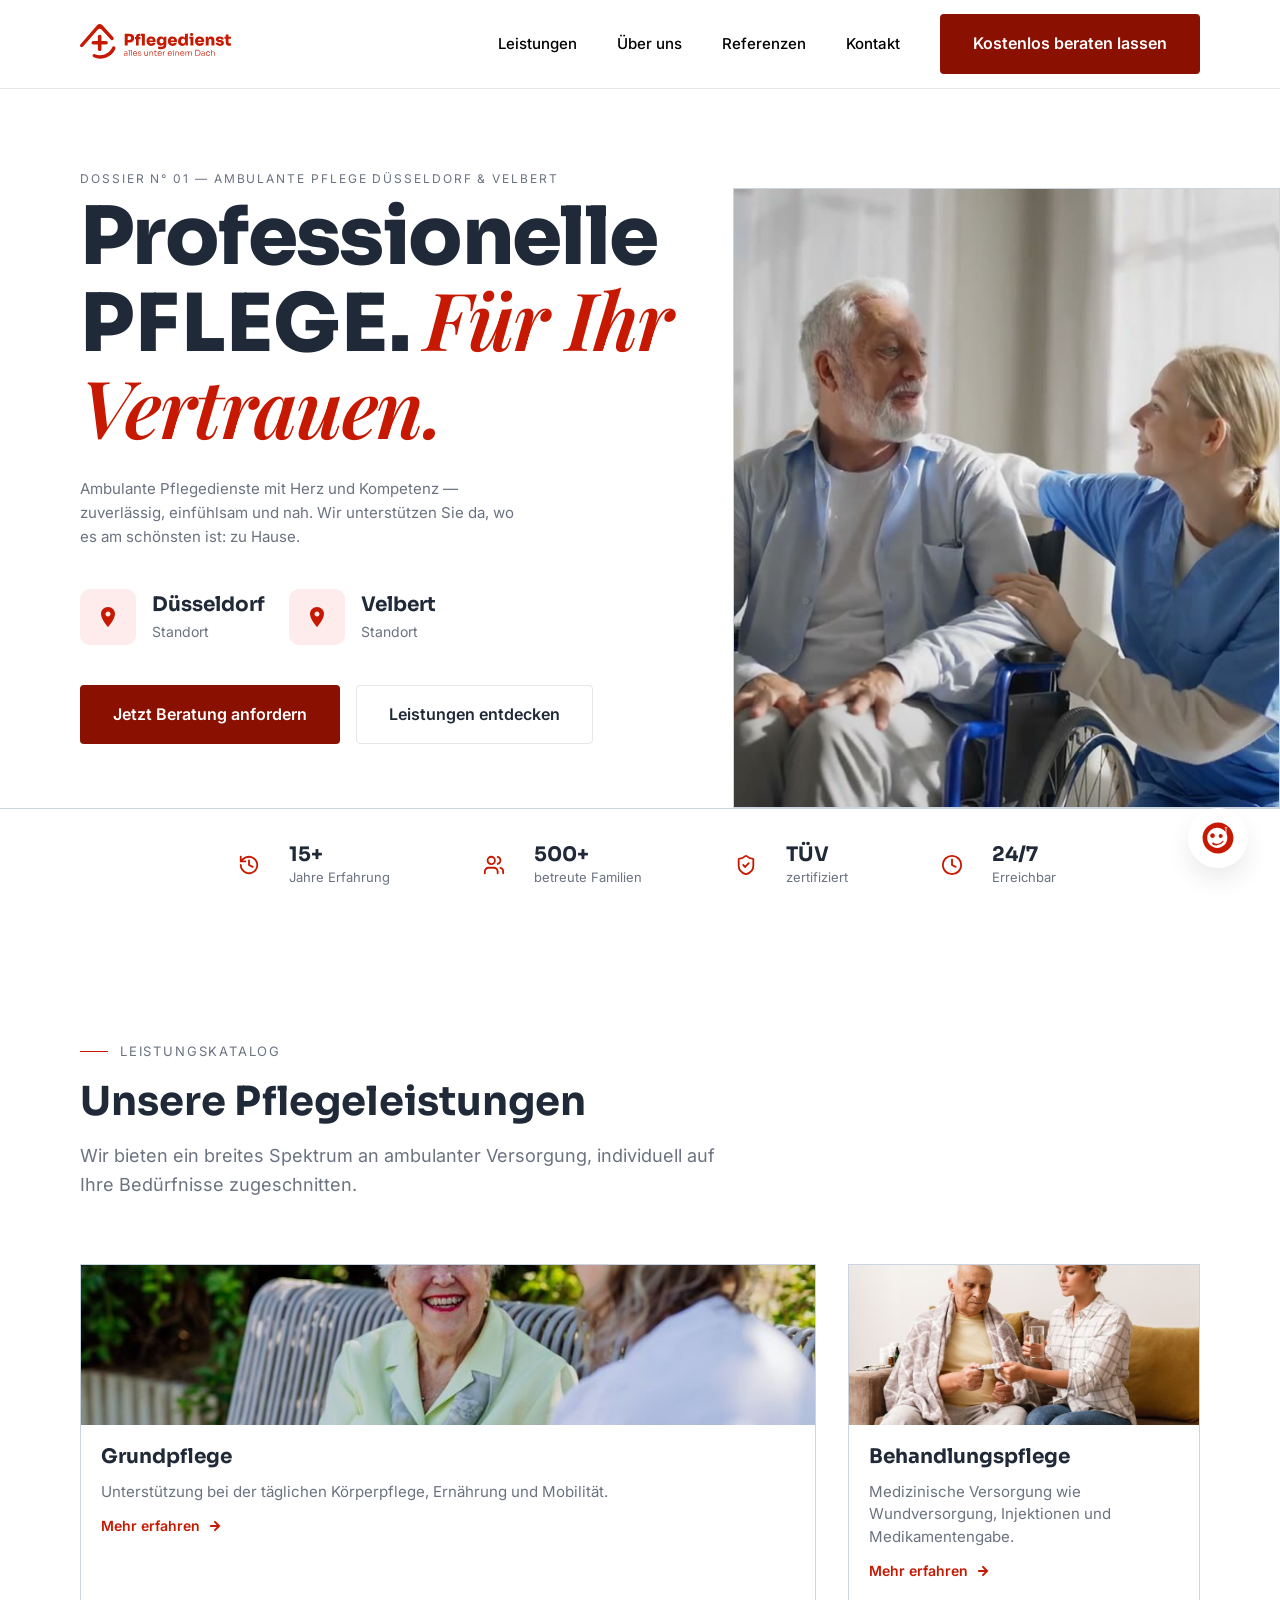
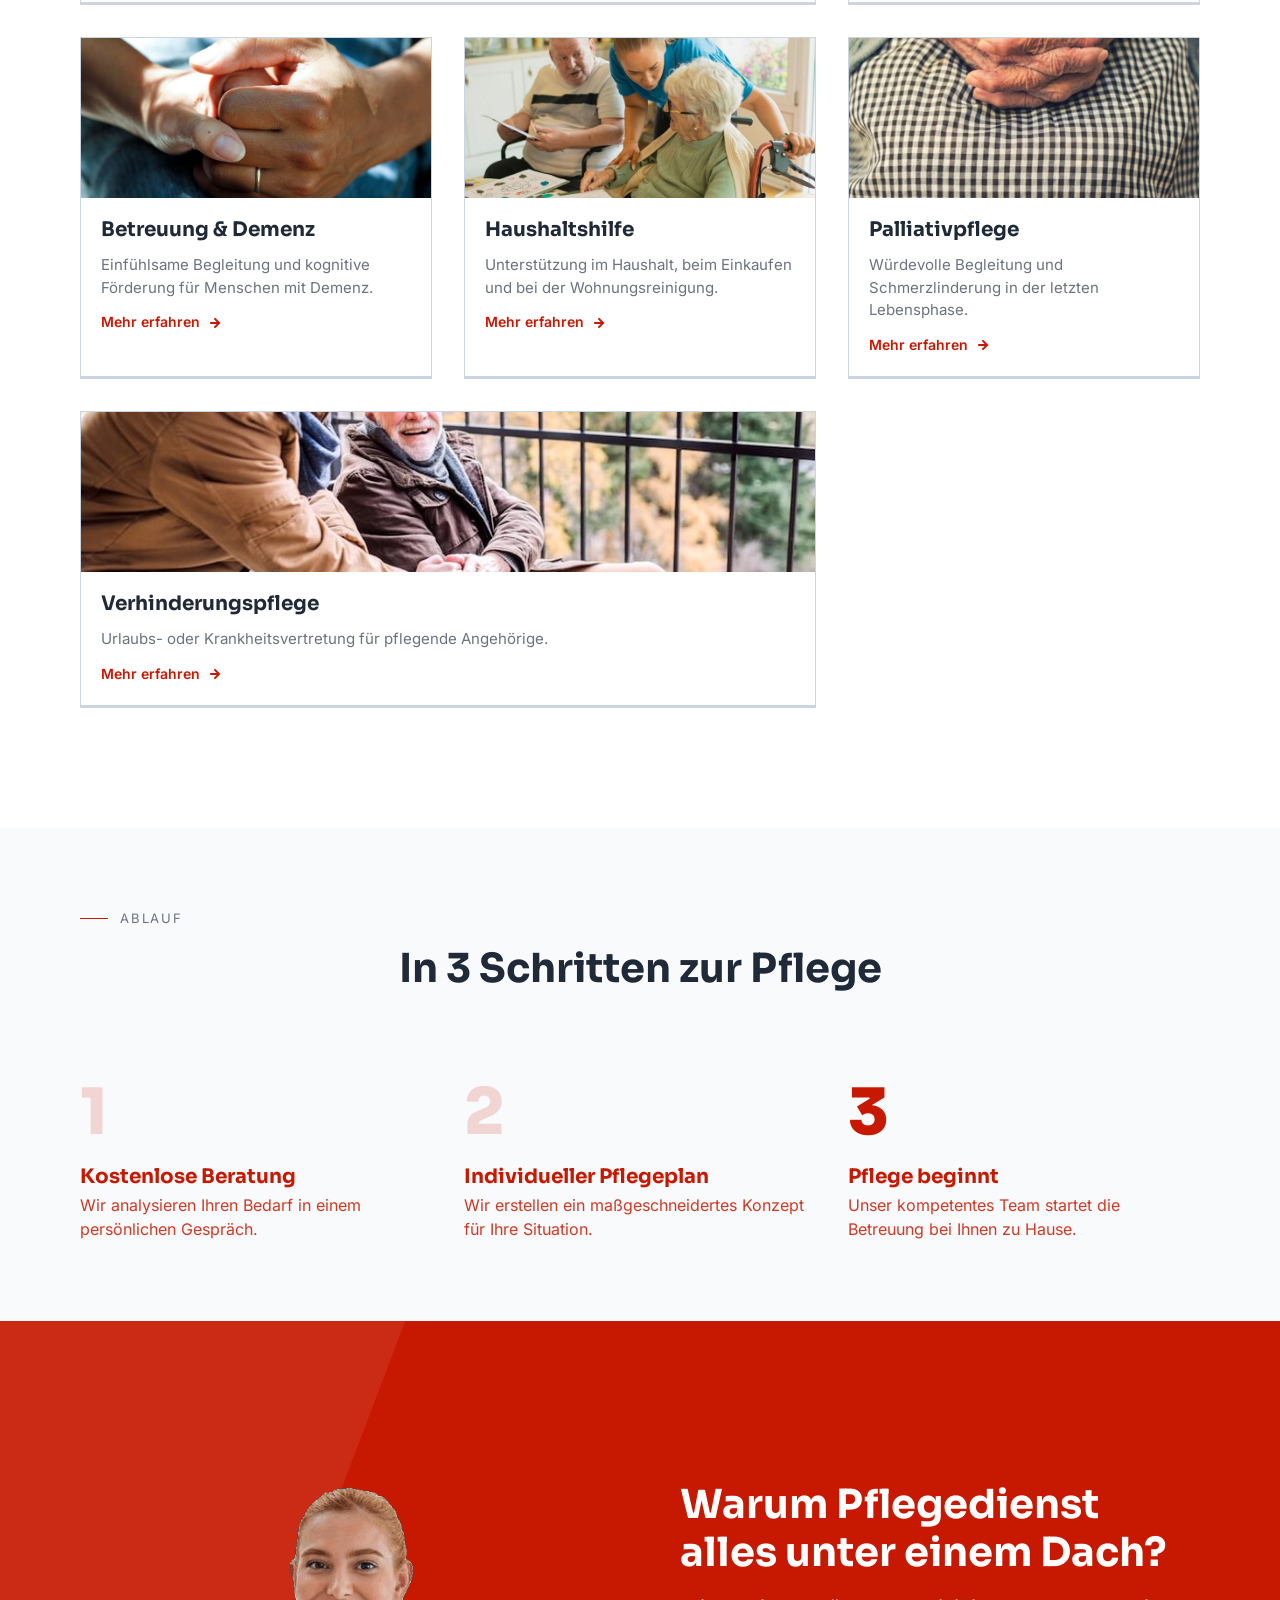
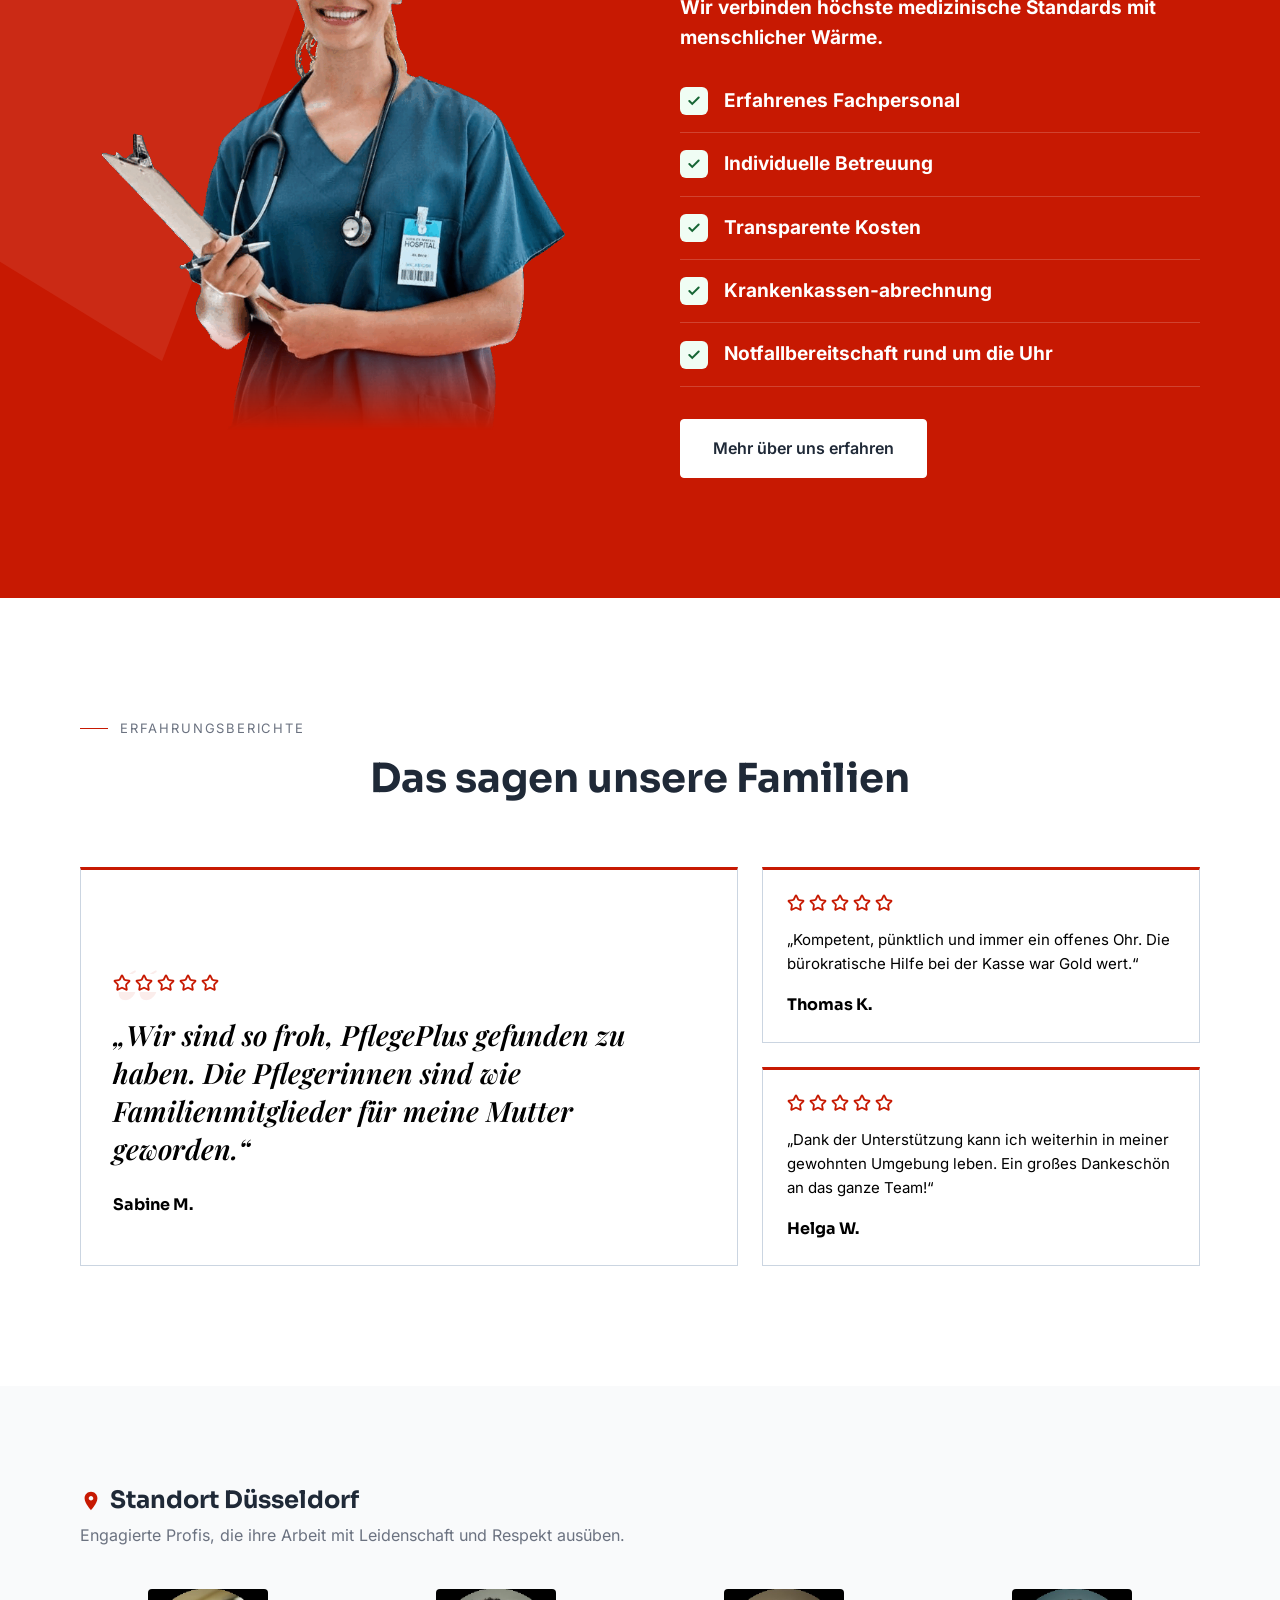
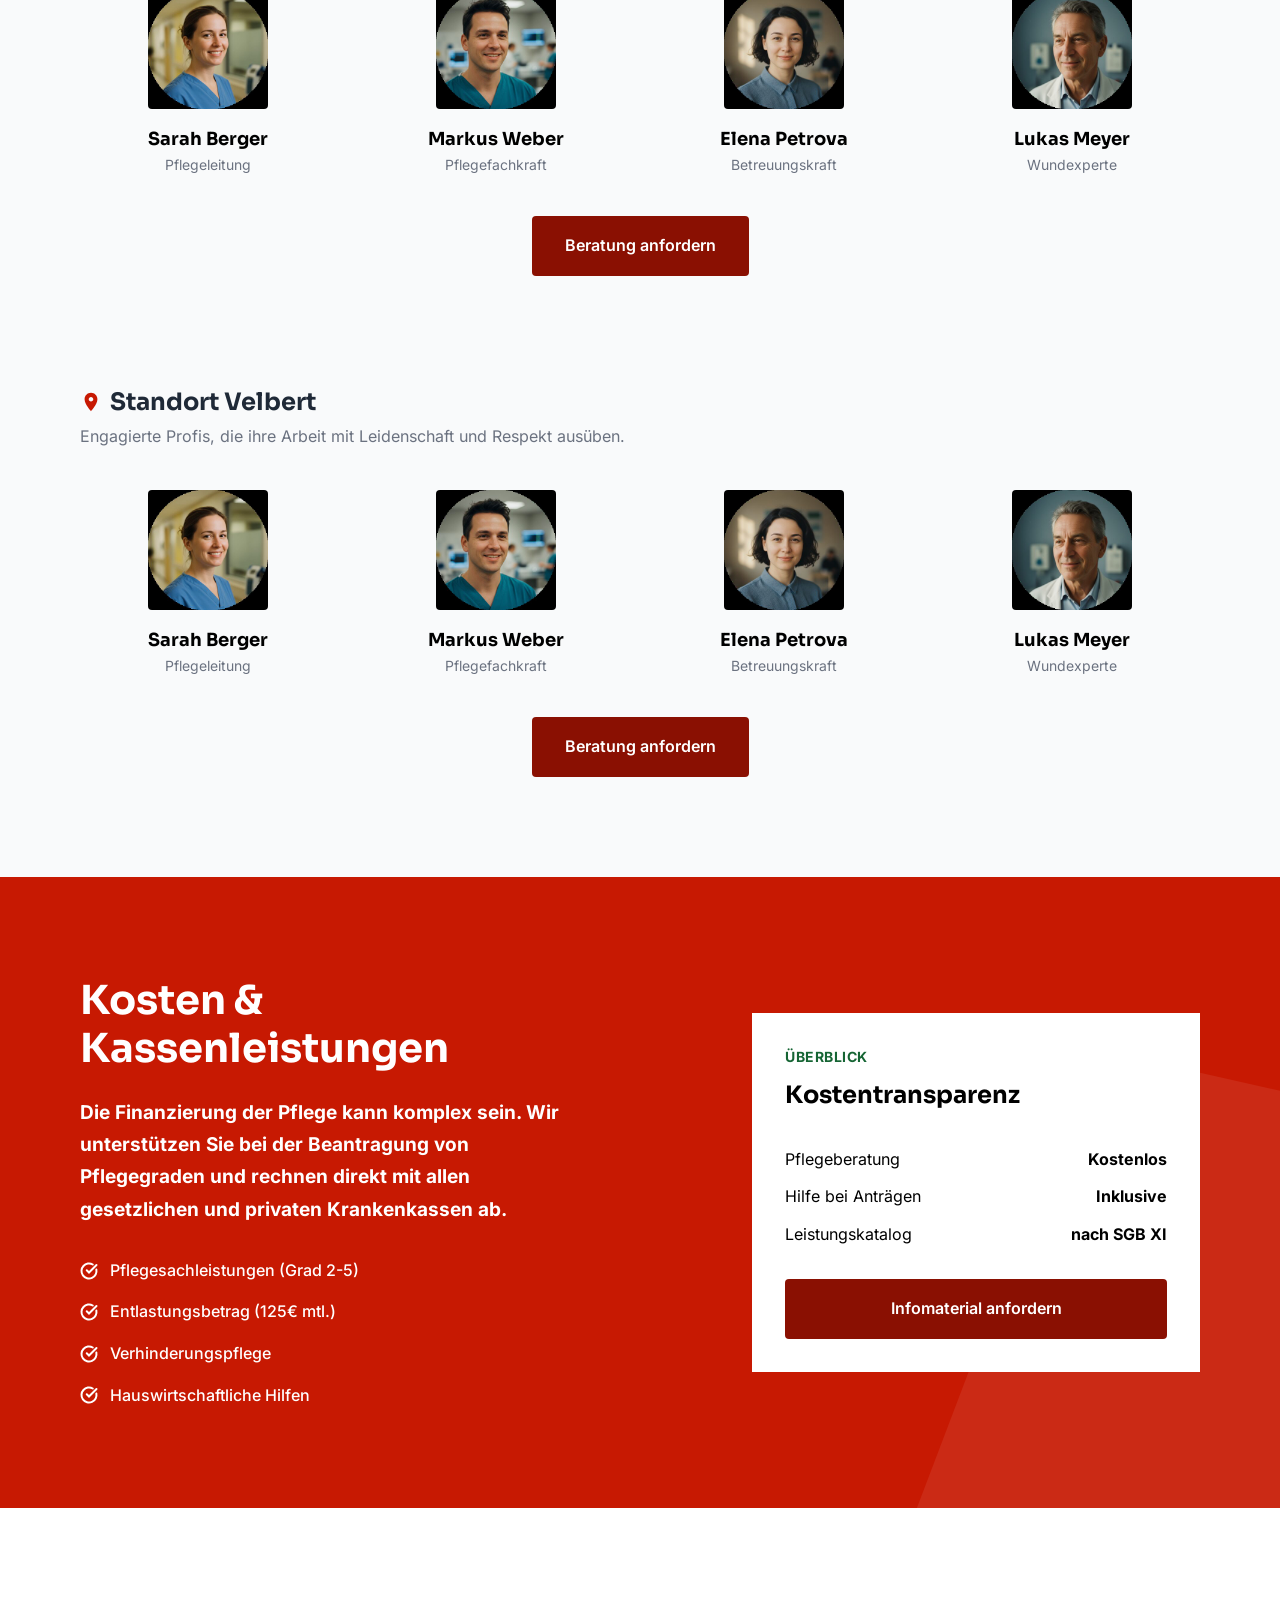
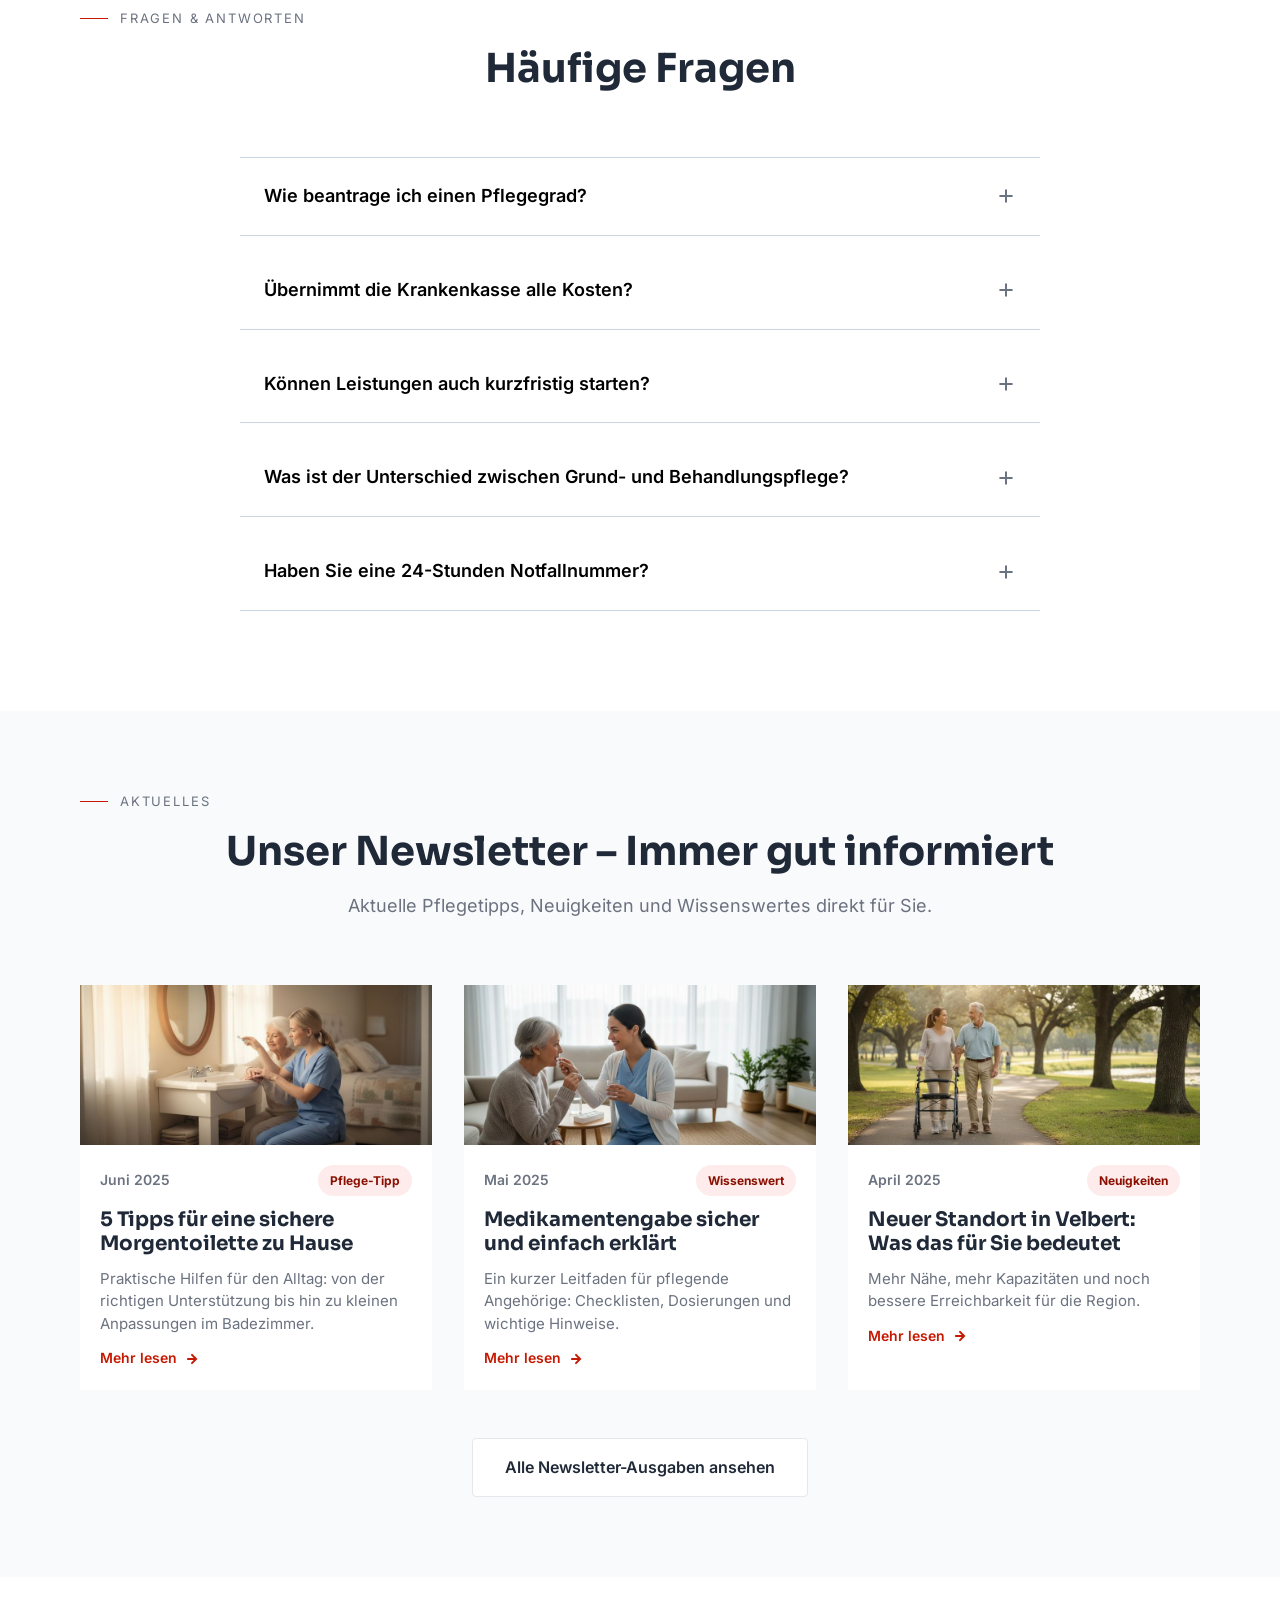
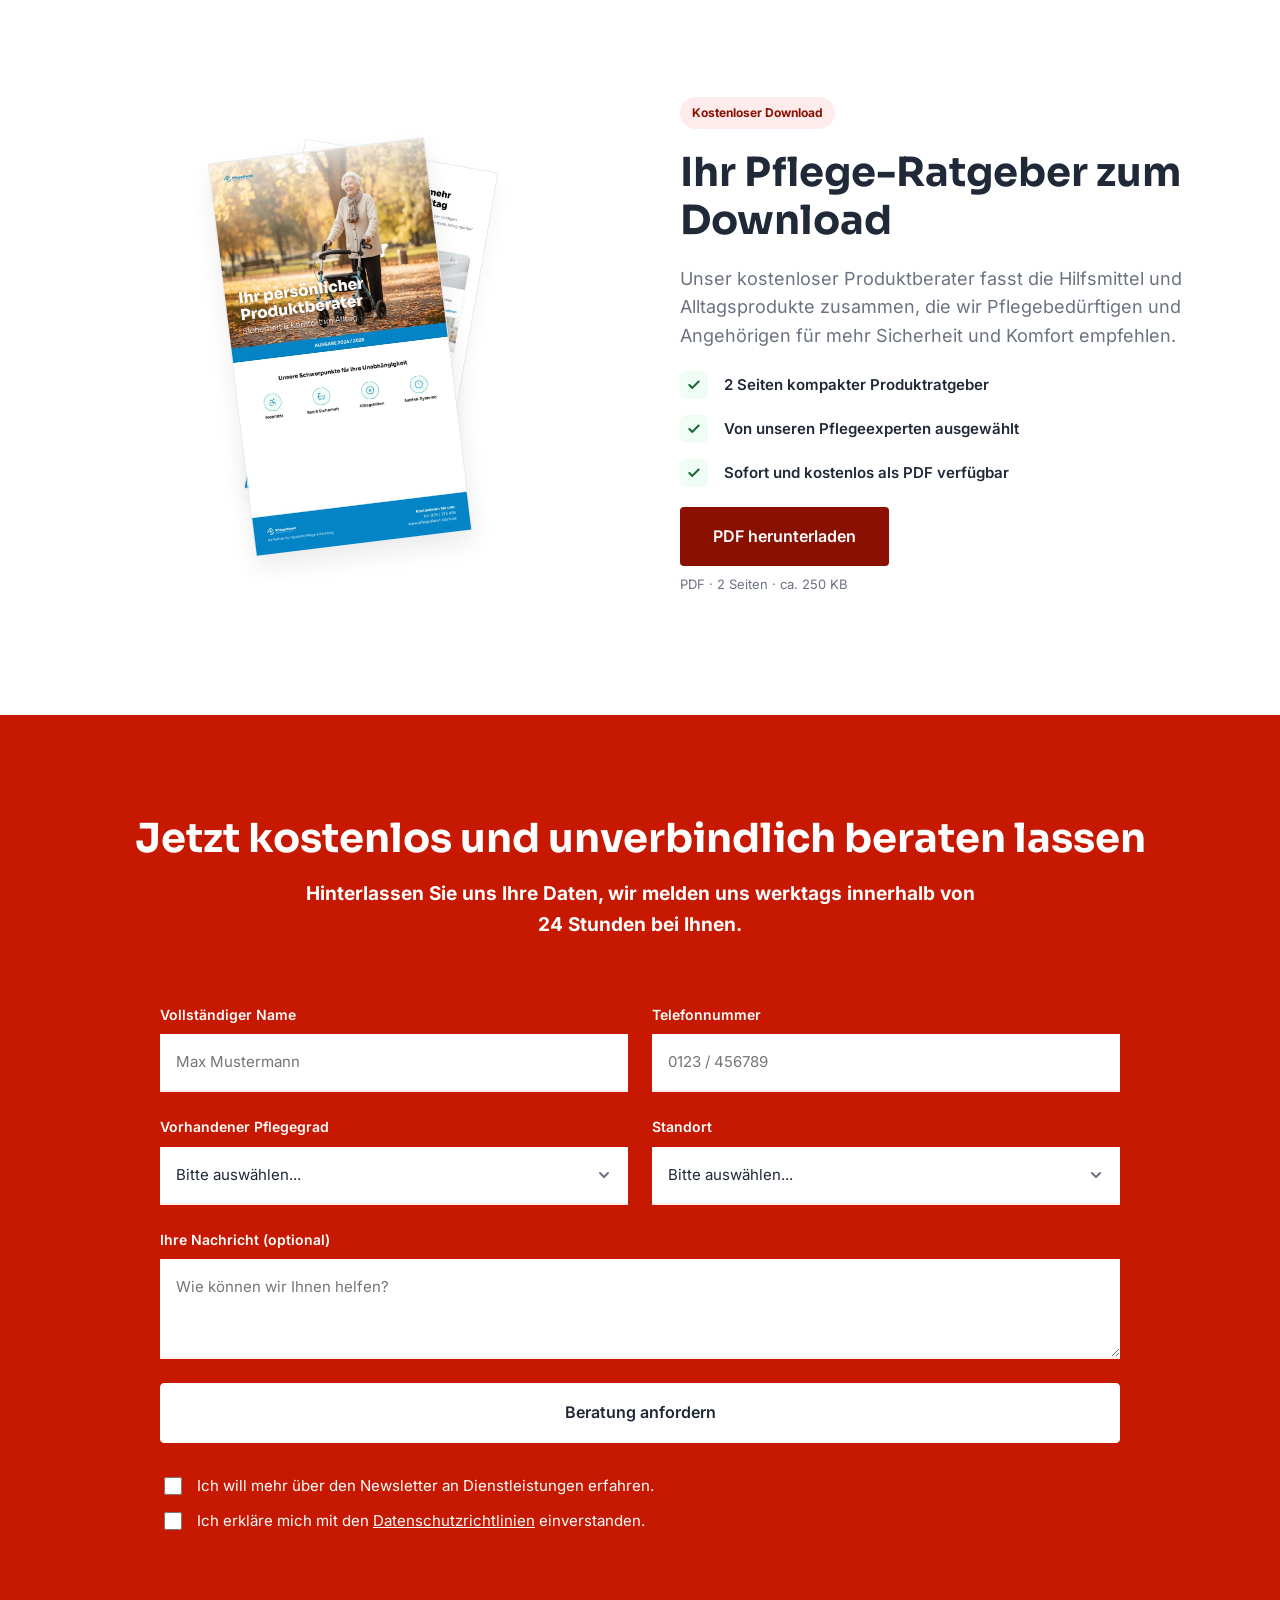
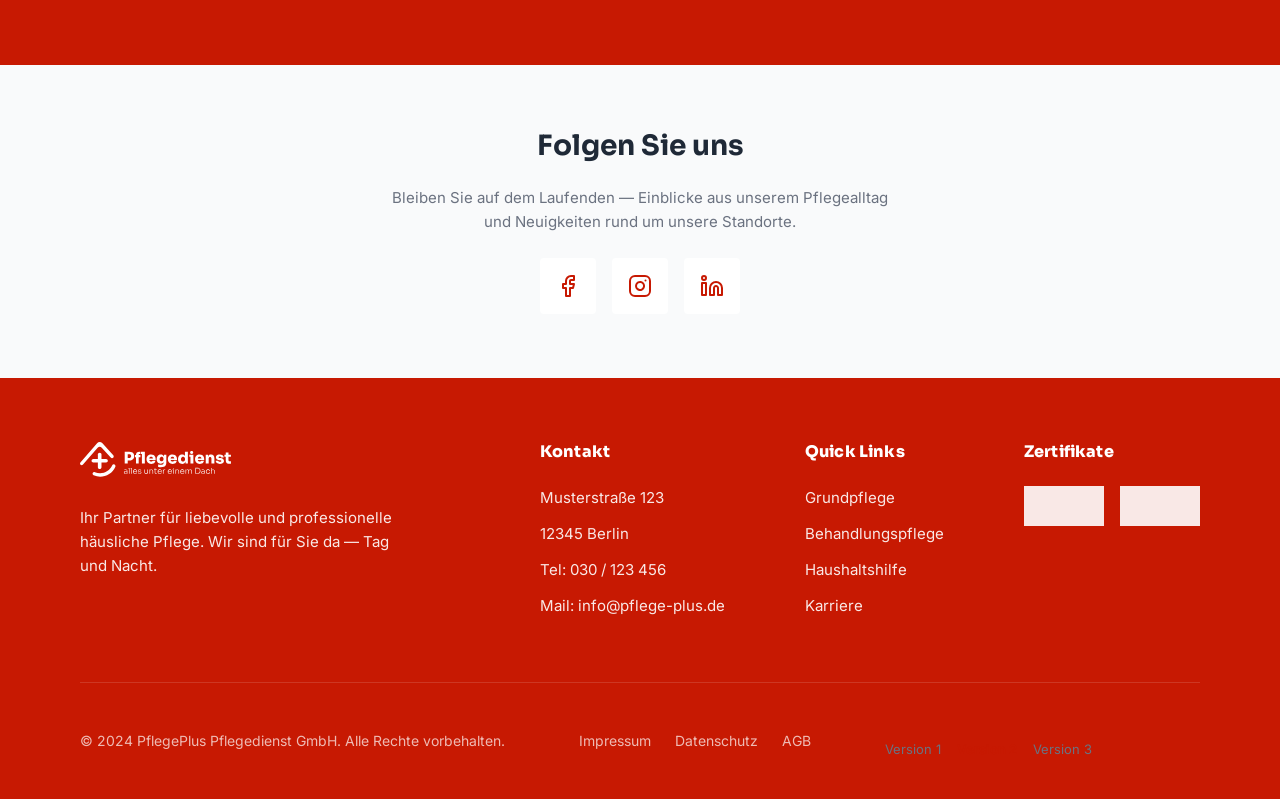
==== commit f01a02d1: "V2/V3 eigenstaendiger gestalten, Logo-Farben und Formatierungsfehler beheben - Logo in v2 (rot) und " ====
--- a/v2/index.html
+++ b/v2/index.html
@@ -69,7 +69,7 @@
 <header class="site-header">
   <div class="container">
     <a href="#top" class="logo" aria-label="Pflegedienst alles unter einem Dach — Startseite">
-      <img class="logo__full" src="../assets/logo/logo.svg" alt="Pflegedienst alles unter einem Dach" width="900" height="236" />
+      <img class="logo__full" src="assets/logo/logo.svg" alt="Pflegedienst alles unter einem Dach" width="900" height="236" />
     </a>
 
     <nav class="nav-desktop" aria-label="Hauptnavigation">
@@ -101,11 +101,12 @@
 <main id="top">
 
   <!-- ============================== HERO ============================== -->
-  <section class="hero v2-hero">
-    <div class="container">
+  <section class="hero v2-hero v2-dossier-cover">
+    <div class="container">
+      <p class="v2-dossier-cover__kicker">Dossier N° 01 — Ambulante Pflege Düsseldorf &amp; Velbert</p>
       <div class="hero__content">
         <div class="hero__heading-group">
-          <h1 class="hero__title">Professionelle <span class="v2-hero__accent">Pflege</span>. <em>Für Ihr Vertrauen.</em></h1>
+          <h1 class="hero__title v2-dossier-title">Professionelle <span class="v2-hero__accent">Pflege</span>. <em>Für Ihr Vertrauen.</em></h1>
           <p class="hero__lede">Ambulante Pflegedienste mit Herz und Kompetenz — zuverlässig, einfühlsam und nah. Wir unterstützen Sie da, wo es am schönsten ist: zu Hause.</p>
         </div>
         <div class="hero__locations">
@@ -129,8 +130,8 @@
           <a href="#services" class="btn btn--secondary">Leistungen entdecken</a>
         </div>
       </div>
-      <div class="hero__visual">
-        <div class="hero__visual-panel">
+      <div class="hero__visual v2-dossier-visual">
+        <div class="hero__visual-panel v2-dossier-visual__panel">
           <video class="hero__visual-img" width="1280" height="720" poster="../assets/images/hero-visual-poster.jpg" autoplay muted loop playsinline preload="auto" aria-label="Pflegefachkraft im warmherzigen Gespräch mit einem Bewohner im Rollstuhl">
             <source src="../assets/video/hero-video.mp4" type="video/mp4" />
           </video>
@@ -162,9 +163,10 @@
   </section>
 
   <!-- ============================== SERVICES ============================== -->
-  <section id="services">
+  <section id="services" class="v2-services v2-section-index" data-index="02">
     <div class="container">
       <div class="section-head">
+        <p class="v2-section-eyebrow">Leistungskatalog</p>
         <h2 class="section-title">Unsere Pflegeleistungen</h2>
         <p class="section-intro">Wir bieten ein breites Spektrum an ambulanter Versorgung, individuell auf Ihre Bedürfnisse zugeschnitten.</p>
       </div>
@@ -222,9 +224,10 @@
   </section>
 
   <!-- ============================== HOW IT WORKS ============================== -->
-  <section class="section--subtle">
+  <section class="section--subtle v2-steps">
     <div class="container">
       <div class="section-head">
+        <p class="v2-section-eyebrow">Ablauf</p>
         <h2 class="section-title">In 3 Schritten zur Pflege</h2>
       </div>
       <div class="steps-grid">
@@ -293,9 +296,10 @@
   </section>
 
   <!-- ============================== TESTIMONIALS ============================== -->
-  <section>
+  <section class="v2-testimonials v2-section-index" data-index="04">
     <div class="container">
       <div class="section-head">
+        <p class="v2-section-eyebrow">Erfahrungsberichte</p>
         <h2 class="section-title">Das sagen unsere Familien</h2>
       </div>
       <div class="testimonials-grid">
@@ -325,7 +329,7 @@
   </section>
 
   <!-- ============================== TEAM ============================== -->
-  <section id="team" class="section--subtle">
+  <section id="team" class="section--subtle v2-team">
     <div class="container">
       <div class="team-location">
         <div class="team-location__head">
@@ -415,9 +419,10 @@
   </section>
 
   <!-- ============================== FAQ ============================== -->
-  <section>
+  <section class="v2-faq v2-section-index" data-index="06">
     <div class="container">
       <div class="section-head">
+        <p class="v2-section-eyebrow">Fragen &amp; Antworten</p>
         <h2 class="section-title">Häufige Fragen</h2>
       </div>
       <div class="accordion">
@@ -471,9 +476,10 @@
   </section>
 
   <!-- ============================== NEWSLETTER ============================== -->
-  <section class="section--subtle">
+  <section class="section--subtle v2-newsletter">
     <div class="container">
       <div class="section-head">
+        <p class="v2-section-eyebrow">Aktuelles</p>
         <h2 class="section-title">Unser Newsletter – Immer gut informiert</h2>
         <p class="section-intro">Aktuelle Pflegetipps, Neuigkeiten und Wissenswertes direkt für Sie.</p>
       </div>
@@ -513,7 +519,7 @@
   </section>
 
   <!-- ============================== BROCHURE DOWNLOAD ============================== -->
-  <section class="brochure">
+  <section class="brochure v2-brochure">
     <div class="container">
       <div class="brochure__visual reveal">
         <div class="brochure__stack">
@@ -548,7 +554,8 @@
   </section>
 
   <!-- ============================== LEAD CAPTURE ============================== -->
-  <section id="kontakt" class="section--brand">
+  <section id="kontakt" class="section--brand v2-lead">
+    <div class="v2-decor-wedge" aria-hidden="true"></div>
     <div class="container">
       <div class="section-head section-head--inverse">
         <h2 class="section-title">Jetzt kostenlos und unverbindlich beraten lassen</h2>
@@ -608,7 +615,7 @@
   </section>
 
   <!-- ============================== SOCIAL FOLLOW ============================== -->
-  <section class="social-follow section--subtle">
+  <section class="social-follow section--subtle v2-social-follow">
     <div class="container">
       <div class="social-follow__inner reveal">
         <h2 class="social-follow__title">Folgen Sie uns</h2>
@@ -631,12 +638,12 @@
 </main>
 
 <!-- ============================== FOOTER ============================== -->
-<footer class="site-footer">
+<footer class="site-footer v2-footer">
   <div class="container">
     <div class="footer-top">
       <div class="footer-brand">
         <a href="#top" class="logo logo--inverse" aria-label="Pflegedienst alles unter einem Dach — Startseite">
-          <img class="logo__full" src="../assets/logo/logo.svg" alt="Pflegedienst alles unter einem Dach" width="900" height="236" />
+          <img class="logo__full" src="assets/logo/logo.svg" alt="Pflegedienst alles unter einem Dach" width="900" height="236" />
         </a>
         <p>Ihr Partner für liebevolle und professionelle häusliche Pflege. Wir sind für Sie da — Tag und Nacht.</p>
       </div>
--- a/css/components.css
+++ b/css/components.css
@@ -826,9 +826,23 @@
 /* ---- Footer Versions-Switcher ------------------------------------------------------ */
 .footer-version-switch {
   display: flex;
+  flex-wrap: wrap;
   align-items: center;
   gap: var(--space-16);
   margin-top: var(--space-16);
+  /* Platz fuer den fixierten Chat-Widget-Toggle-Button (60px Durchmesser +
+     Abstand) reservieren, damit die Box selbst (nicht nur ihr Inhalt) nicht
+     mehr mit dem Button ueberlappt. margin-right statt padding-right, weil
+     .footer-bottom die Zeile per justify-content:space-between an den
+     rechten Rand druecken kann - margin schiebt die ganze Box weg, waehrend
+     padding die Box nur aufblaehen wuerde, ohne ihre rechte Kante zu verschieben. */
+  margin-right: calc(60px + var(--space-20) + var(--space-16));
+}
+
+@media (min-width: 768px) {
+  .footer-version-switch {
+    margin-right: calc(60px + var(--space-32) + var(--space-16));
+  }
 }
 
 .footer-version-switch__link {
--- a/v2/css/overrides.css
+++ b/v2/css/overrides.css
@@ -1,62 +1,204 @@
 /* ==========================================================================
    VERSION 2 — OVERRIDES
-   Zusaetzliche, additive Klassen fuer strukturelle Abweichungen von v1.
-   Bestehende Klassen aus components.css/layout.css werden hier NICHT
-   umdefiniert, nur neue v2--praefixierte Klassen ergaenzt.
-   ========================================================================== */
-
-/* ---- Hero: Spalten vertauscht (Visual links, Content rechts) ------------- */
+   Design-Richtung: "Dossier / Editorial-Kantig" — ein selbstbewusstes,
+   gedrucktes Pflege-Dossier neu interpretiert fuer Web. Zusaetzliche,
+   additive Klassen fuer strukturelle Abweichungen von v1. Bestehende
+   Klassen aus components.css/layout.css werden hier NICHT umdefiniert,
+   nur neue v2--praefixierte Klassen ergaenzt.
+   ========================================================================== */
+
+/* ---- Neue additive Tokens (Dossier-Optik) -------------------------------- */
+.v2-hero,
+.v2-dossier-cover,
+[class^="v2-"] {
+  --v2-ink: var(--palette-gray-800);
+  --v2-hairline: var(--palette-gray-300);
+  --v2-index-color: rgba(199, 25, 2, 0.08);
+}
+
+/* ---- Section-Nummerierung: grosse, blasse Hintergrund-Ziffer ------------- */
+.v2-section-index {
+  position: relative;
+}
+
+.v2-section-index::before {
+  content: none;
+}
+
+.v2-section-index > .container {
+  position: relative;
+  z-index: 1;
+}
+
+.v2-section-eyebrow {
+  display: inline-flex;
+  align-items: center;
+  gap: var(--space-12);
+  font-family: var(--font-body);
+  font-weight: 400;
+  font-size: var(--text-sm);
+  letter-spacing: 0.14em;
+  text-transform: uppercase;
+  color: var(--color-text-secondary);
+}
+
+.v2-section-eyebrow::before {
+  content: '';
+  display: inline-block;
+  width: 28px;
+  height: 1px;
+  background: var(--color-text-brand);
+}
+
+/* ==========================================================================
+   HERO — Dossier-Titelblatt
+   ========================================================================== */
+.v2-dossier-cover {
+  position: relative;
+  overflow: hidden;
+  border-bottom: 1px solid var(--v2-hairline);
+  /* Ueberschreibt die generische `section { padding-block: var(--space-100) }`
+     Regel (siehe ../css/layout.css), die sonst zusaetzlich zum eigenen
+     Container-Padding eine grosse Leerflaeche vor der Trust-Bar erzeugt. */
+  padding-block: var(--space-32) 0;
+}
+
+.v2-dossier-cover__kicker {
+  position: relative;
+  z-index: 2;
+  margin: 0;
+  padding: var(--space-16) 0 0;
+  text-align: center;
+  font-family: var(--font-body);
+  font-weight: 400;
+  font-size: var(--text-xs);
+  letter-spacing: 0.16em;
+  text-transform: uppercase;
+  color: var(--color-text-secondary);
+}
+
+@media (min-width: 1120px) {
+  .v2-dossier-cover__kicker {
+    text-align: left;
+  }
+}
+
 .v2-hero .container {
   display: flex;
   flex-direction: column;
   gap: var(--space-48);
-  padding-block: var(--space-48);
+  padding-block: var(--space-32) var(--space-48);
 }
 
 @media (min-width: 1120px) {
   .v2-hero .container {
-    flex-direction: row-reverse;
-    align-items: center;
-    gap: var(--space-64);
-    padding-block: var(--space-64);
+    display: grid;
+    grid-template-columns: 7fr 5fr;
+    grid-template-rows: auto auto;
+    align-items: end;
+    gap: 0;
+    padding-block: var(--space-32) 0;
+  }
+
+  .v2-dossier-cover__kicker {
+    grid-column: 1 / -1;
+    grid-row: 1 / 2;
   }
 
   .v2-hero .hero__content {
-    flex: 1 1 60%;
+    grid-column: 1 / 2;
+    grid-row: 2 / 3;
+    position: relative;
+    z-index: 2;
+    padding-right: var(--space-48);
+    padding-bottom: var(--space-64);
   }
 
   .v2-hero .hero__visual {
-    flex: 1 1 40%;
+    grid-column: 2 / 3;
+    grid-row: 2 / 3;
+    /* Bild bricht bewusst aus dem Container aus */
+    margin-right: calc(var(--side-padding) * -1);
   }
 }
 
 /* Standort-Badges wandern direkt unter Headline/Lede, oberhalb der CTAs */
+.v2-hero .hero__heading-group {
+  order: 0;
+}
+
 .v2-hero .hero__locations {
-  order: -1;
+  order: 1;
   padding-top: 0;
 }
 
-/* Kantigere Typografie: einzelnes Wort in Versalien mit weiterem Letter-Spacing */
+.v2-hero .hero__actions {
+  order: 2;
+}
+
+/* Extreme Typo-Kontraste: riesige, sehr fette Headline */
+.v2-dossier-title {
+  font-weight: 900;
+  letter-spacing: -0.02em;
+  font-size: clamp(2.5rem, 7vw, 5rem);
+  line-height: 1.02;
+}
+
+@media (min-width: 1120px) {
+  .v2-dossier-title {
+    /* ragt optisch ueber die Bildkante hinaus (siehe negative margin am Visual) */
+    margin-bottom: 0;
+  }
+}
+
 .v2-hero__accent {
   text-transform: uppercase;
-  letter-spacing: 0.03em;
-}
-
-/* Visual-Panel: kantigere Ecke statt der organischen v1-Rundung */
-.v2-hero .hero__visual-panel {
-  border-radius: var(--radius-24);
+  letter-spacing: 0.01em;
+  font-weight: 900;
+}
+
+.v2-hero .hero__lede {
+  font-weight: 400;
+  font-size: var(--text-base);
+  max-width: 28rem;
+}
+
+/* Visual: scharfe Kante statt organischer Rundung, dezenter Duotone-Touch */
+.v2-dossier-visual {
+  position: relative;
+}
+
+.v2-dossier-visual__panel.hero__visual-panel {
+  border-radius: 0;
+  box-shadow: none;
+  border: 1px solid var(--v2-hairline);
 }
 
 @media (min-width: 1120px) {
-  .v2-hero .hero__visual-panel {
-    border-radius: var(--radius-24);
-  }
-}
-
-/* ---- Trust-Bar: linksbuendige Leiste mit vertikalen Trennstrichen -------- */
+  .v2-dossier-visual__panel.hero__visual-panel {
+    height: 620px;
+    min-height: 0;
+  }
+}
+
+.v2-dossier-visual__caption {
+  margin-top: var(--space-12);
+  font-size: var(--text-xs);
+  font-weight: 400;
+  letter-spacing: 0.04em;
+  color: var(--color-text-secondary);
+  text-align: right;
+  border-top: 1px solid var(--v2-hairline);
+  padding-top: var(--space-8);
+}
+
+/* ==========================================================================
+   TRUST BAR — volle Trennlinien statt Karten-Look
+   ========================================================================== */
 .v2-trust-bar {
-  background: var(--color-bg-subtle);
+  background: var(--color-bg-default);
   padding-block: var(--space-32);
+  border-bottom: 1px solid var(--v2-hairline);
 }
 
 .v2-trust-bar .container {
@@ -69,7 +211,7 @@
   .v2-trust-bar .container {
     display: flex;
     flex-wrap: nowrap;
-    justify-content: flex-start;
+    justify-content: center;
     gap: 0;
   }
 }
@@ -83,28 +225,133 @@
     padding-inline: var(--space-40);
   }
 
-  .v2-trust-bar .stat:first-child {
-    padding-left: 0;
-  }
-
   .v2-trust-bar .stat:not(:first-child) {
-    border-left: 1px solid var(--color-border-default);
-  }
-}
-
-/* ---- Services: duenne Kontur statt starkem Schatten-Fokus ---------------- */
+    border-left: 1px solid var(--v2-hairline);
+  }
+}
+
+.v2-trust-bar .stat__icon {
+  border-radius: 0;
+  box-shadow: none;
+  border: 1px solid var(--v2-hairline);
+  background: transparent;
+}
+
+/* ==========================================================================
+   SERVICES — volle Rahmen, eine bewusst groessere Karte (Asymmetrie)
+   ========================================================================== */
+.v2-services.v2-section-index {
+  padding-block: var(--space-120);
+}
+
+.v2-services .section-head {
+  text-align: left;
+  max-width: 40rem;
+  margin-inline: 0;
+}
+
+.v2-services .section-intro {
+  margin-inline: 0;
+  text-align: left;
+}
+
+@media (min-width: 1120px) {
+  .v2-services .services-grid {
+    grid-template-columns: repeat(6, 1fr);
+  }
+
+  .v2-services .services-grid > .card:nth-child(1) {
+    grid-column: span 4;
+  }
+
+  .v2-services .services-grid > .card:nth-child(2) {
+    grid-column: span 2;
+  }
+
+  .v2-services .services-grid > .card:nth-child(3) {
+    grid-column: span 2;
+  }
+
+  .v2-services .services-grid > .card:nth-child(4) {
+    grid-column: span 2;
+  }
+
+  .v2-services .services-grid > .card:nth-child(5) {
+    grid-column: span 2;
+  }
+
+  .v2-services .services-grid > .card:nth-child(6) {
+    grid-column: span 4;
+  }
+}
+
 .v2-card {
   box-shadow: none;
-  border: 1px solid var(--color-border-default);
+  border-radius: 0;
+  border: 1px solid var(--v2-hairline);
+  border-top: 1px solid var(--v2-hairline);
+  border-bottom: 3px solid var(--v2-hairline);
   transition: border-color 0.2s ease, transform 0.2s ease;
 }
 
+.v2-card .card__image {
+  border-radius: 0;
+}
+
 .v2-card:hover {
-  border-color: var(--color-border-brand-soft);
+  border-bottom-color: var(--color-text-brand);
   transform: translateY(-2px);
 }
 
-/* ---- Kantiges Deko-Element statt .decor-blob ----------------------------- */
+/* ==========================================================================
+   HOW IT WORKS — Schritt-Nummern gross, Linie statt Kreisschatten
+   ========================================================================== */
+.v2-steps {
+  padding-block: var(--space-80);
+}
+
+.v2-steps .steps-grid .step {
+  align-items: flex-start;
+  text-align: left;
+  gap: var(--space-16);
+  border-top: 1px solid var(--v2-hairline);
+  padding-top: var(--space-24);
+}
+
+.v2-steps .step__number {
+  border-radius: 0;
+  box-shadow: none;
+  background: transparent;
+  border: none;
+  width: auto;
+  height: auto;
+  font-size: var(--text-6xl);
+  font-weight: 900;
+  color: var(--v2-index-color, rgba(199, 25, 2, 0.16));
+  line-height: 1;
+}
+
+.v2-steps .step--active .step__number {
+  background: transparent;
+  color: var(--color-text-brand);
+}
+
+/* ==========================================================================
+   WHY US — kantiger Deko-Keil (ausgebaut, dominanter)
+   ========================================================================== */
+.v2-why-us {
+  padding-block: var(--space-160) var(--space-120);
+}
+
+.v2-why-us .check-item {
+  border-bottom: 1px solid rgba(255, 255, 255, 0.18);
+  padding-bottom: var(--space-16);
+}
+
+.v2-why-us .check-list {
+  gap: var(--space-16);
+}
+
 .v2-decor-wedge {
   position: absolute;
   background: var(--color-bg-brand-tint);
@@ -113,17 +360,256 @@
 }
 
 .v2-why-us .v2-decor-wedge {
-  width: 900px;
-  height: 900px;
-  top: -380px;
-  left: -420px;
-  clip-path: polygon(0 0, 100% 0, 70% 100%, 0% 70%);
+  width: 1100px;
+  height: 1100px;
+  top: -460px;
+  left: -520px;
+  clip-path: polygon(0 0, 100% 0, 62% 100%, 0% 62%);
+  opacity: 0.08;
 }
 
 .v2-costs .v2-decor-wedge {
-  width: 700px;
-  height: 700px;
-  bottom: -320px;
-  right: -280px;
-  clip-path: polygon(30% 0, 100% 20%, 100% 100%, 0% 100%);
-}
+  width: 820px;
+  height: 820px;
+  bottom: -360px;
+  right: -320px;
+  clip-path: polygon(38% 0, 100% 14%, 100% 100%, 0% 100%);
+  opacity: 0.08;
+}
+
+/* ==========================================================================
+   TESTIMONIALS — grosses Pull-Quote + zwei kompakte daneben
+   ========================================================================== */
+.v2-testimonials.v2-section-index {
+  padding-block: var(--space-120);
+}
+
+.v2-testimonials .testimonials-grid {
+  display: grid;
+  grid-template-columns: 1fr;
+  gap: var(--space-24);
+}
+
+@media (min-width: 1024px) {
+  .v2-testimonials .testimonials-grid {
+    grid-template-columns: 3fr 2fr;
+    grid-template-rows: auto auto;
+  }
+
+  .v2-testimonials .testimonial:first-child {
+    grid-row: 1 / 3;
+  }
+}
+
+.v2-testimonials .testimonial {
+  border-radius: 0;
+  box-shadow: none;
+  border: 1px solid var(--v2-hairline);
+  border-top: 3px solid var(--color-text-brand);
+}
+
+.v2-testimonials .testimonial:first-child {
+  position: relative;
+  padding-top: var(--space-64);
+  justify-content: center;
+}
+
+/* Sterne-Reihe bekommt eigenen soliden Hintergrund + hoeheren Stapelkontext,
+   damit das dekorative Anführungszeichen (::before) in keinem Fall optisch
+   durchscheint, selbst wenn sich Positionswerte durch Content-Aenderungen
+   verschieben sollten. */
+.v2-testimonials .testimonial:first-child .testimonial__stars {
+  position: relative;
+  z-index: 2;
+  background: var(--color-bg-default);
+  margin-top: var(--space-24);
+}
+
+.v2-testimonials .testimonial:first-child::before {
+  content: '\201C';
+  position: absolute;
+  /* Beginnt erst auf Hoehe des Zitat-Texts (unterhalb von Padding + Sterne-Reihe),
+     damit es die 5-Sterne-Bewertung darueber nicht mehr ueberlappt ("Geister-
+     Sternreihe"-Bug). Liegt zusaetzlich per z-index klar hinter den Sternen. */
+  top: var(--space-80);
+  left: var(--space-24);
+  z-index: 1;
+  font-family: var(--font-accent);
+  font-size: 7rem;
+  line-height: 1;
+  color: var(--v2-index-color, rgba(199, 25, 2, 0.14));
+  font-weight: 700;
+}
+
+.v2-testimonials .testimonial:first-child .testimonial__quote {
+  position: relative;
+  z-index: 2;
+}
+
+.v2-testimonials .testimonial:first-child .testimonial__quote {
+  font-family: var(--font-accent);
+  font-style: italic;
+  font-weight: 600;
+  font-size: var(--text-3xl);
+  line-height: 1.35;
+}
+
+.v2-testimonials .testimonial:not(:first-child) {
+  padding: var(--space-24);
+  gap: var(--space-16);
+}
+
+.v2-testimonials .testimonial:not(:first-child) .testimonial__quote {
+  font-size: var(--text-base);
+}
+
+/* ==========================================================================
+   TEAM — Trennlinie statt Location-Card-Gefuehl
+   ========================================================================== */
+.v2-team {
+  padding-block: var(--space-100);
+}
+
+.v2-team .team-location {
+  border-top: 1px solid var(--v2-hairline);
+  padding-top: var(--space-48);
+}
+
+.v2-team .team-location:first-child {
+  border-top: none;
+  padding-top: 0;
+}
+
+.v2-team .team-location__head {
+  text-align: left;
+  align-items: flex-start;
+}
+
+.v2-team .team-member__photo {
+  border-radius: var(--radius-4);
+}
+
+/* ==========================================================================
+   COSTS
+   ========================================================================== */
+.v2-costs .overview-card {
+  border-radius: 0;
+  box-shadow: none;
+  border: 1px solid var(--color-bg-default);
+}
+
+.v2-costs .overview-card__row {
+  border-bottom: 1px solid var(--v2-hairline);
+}
+
+/* Mobile: der fixierte Chat-Widget-FAB (#chatToggle, ~60px + Sicherheitsabstand)
+   liegt unten rechts im Viewport und kann die rechte Werte-Spalte der
+   Kostentransparenz-Tabelle ueberlappen. Statt den globalen FAB zu verschieben
+   (siehe separater Fix), bekommt die Zeile hier auf Mobile-Breakpoints extra
+   Platz nach rechts, damit die Werte ("Kostenlos", "Inklusive" ...) nicht in
+   die untere rechte Randzone (~70px) hineinreichen. */
+@media (max-width: 767px) {
+  .v2-costs .overview-card {
+    padding-bottom: calc(var(--space-32) + 70px);
+  }
+
+  .v2-costs .overview-card__row {
+    padding-right: var(--space-24);
+    gap: var(--space-16);
+  }
+
+  .v2-costs .overview-card__row span:last-child {
+    text-align: right;
+    white-space: nowrap;
+  }
+}
+
+/* ==========================================================================
+   FAQ — nummeriert, volle Linie statt Subtle-Background-Card
+   ========================================================================== */
+.v2-faq.v2-section-index {
+  padding-block: var(--space-100);
+}
+
+.v2-faq .accordion-item {
+  background: transparent;
+  border-radius: 0;
+  border-bottom: 1px solid var(--v2-hairline);
+}
+
+.v2-faq .accordion-item:first-child {
+  border-top: 1px solid var(--v2-hairline);
+}
+
+/* ==========================================================================
+   NEWSLETTER
+   ========================================================================== */
+.v2-newsletter {
+  padding-block: var(--space-80);
+}
+
+.v2-newsletter .v2-card .card__title {
+  font-size: 1.25rem;
+}
+
+/* ==========================================================================
+   BROCHURE
+   ========================================================================== */
+.v2-brochure {
+  padding-block: var(--space-120);
+}
+
+.v2-brochure .brochure__page {
+  border-radius: 0;
+}
+
+/* ==========================================================================
+   LEAD CAPTURE
+   ========================================================================== */
+.v2-lead {
+  padding-block: var(--space-100);
+}
+
+.v2-lead .field__input,
+.v2-lead .field__select,
+.v2-lead .field__textarea {
+  border-radius: 0;
+  border-bottom: 2px solid var(--color-bg-brand-tint);
+}
+
+/* ==========================================================================
+   SOCIAL FOLLOW
+   ========================================================================== */
+.v2-social-follow {
+  padding-block: var(--space-64);
+}
+
+.v2-social-follow .social-icon {
+  border-radius: var(--radius-4);
+  box-shadow: none;
+  border: 1px solid var(--v2-hairline);
+}
+
+/* ==========================================================================
+   FOOTER
+   ========================================================================== */
+.v2-footer .footer-column h4 {
+  font-weight: 900;
+  letter-spacing: 0.01em;
+}
+
+.v2-footer .footer-certificates .certificate-badge {
+  border-radius: 0;
+}
+
+/* ==========================================================================
+   REDUCED MOTION
+   ========================================================================== */
+@media (prefers-reduced-motion: reduce) {
+  .v2-card,
+  .v2-hero .hero__visual,
+  .brochure__page--front,
+  .brochure__page--back {
+    transition: none;
+  }
+}
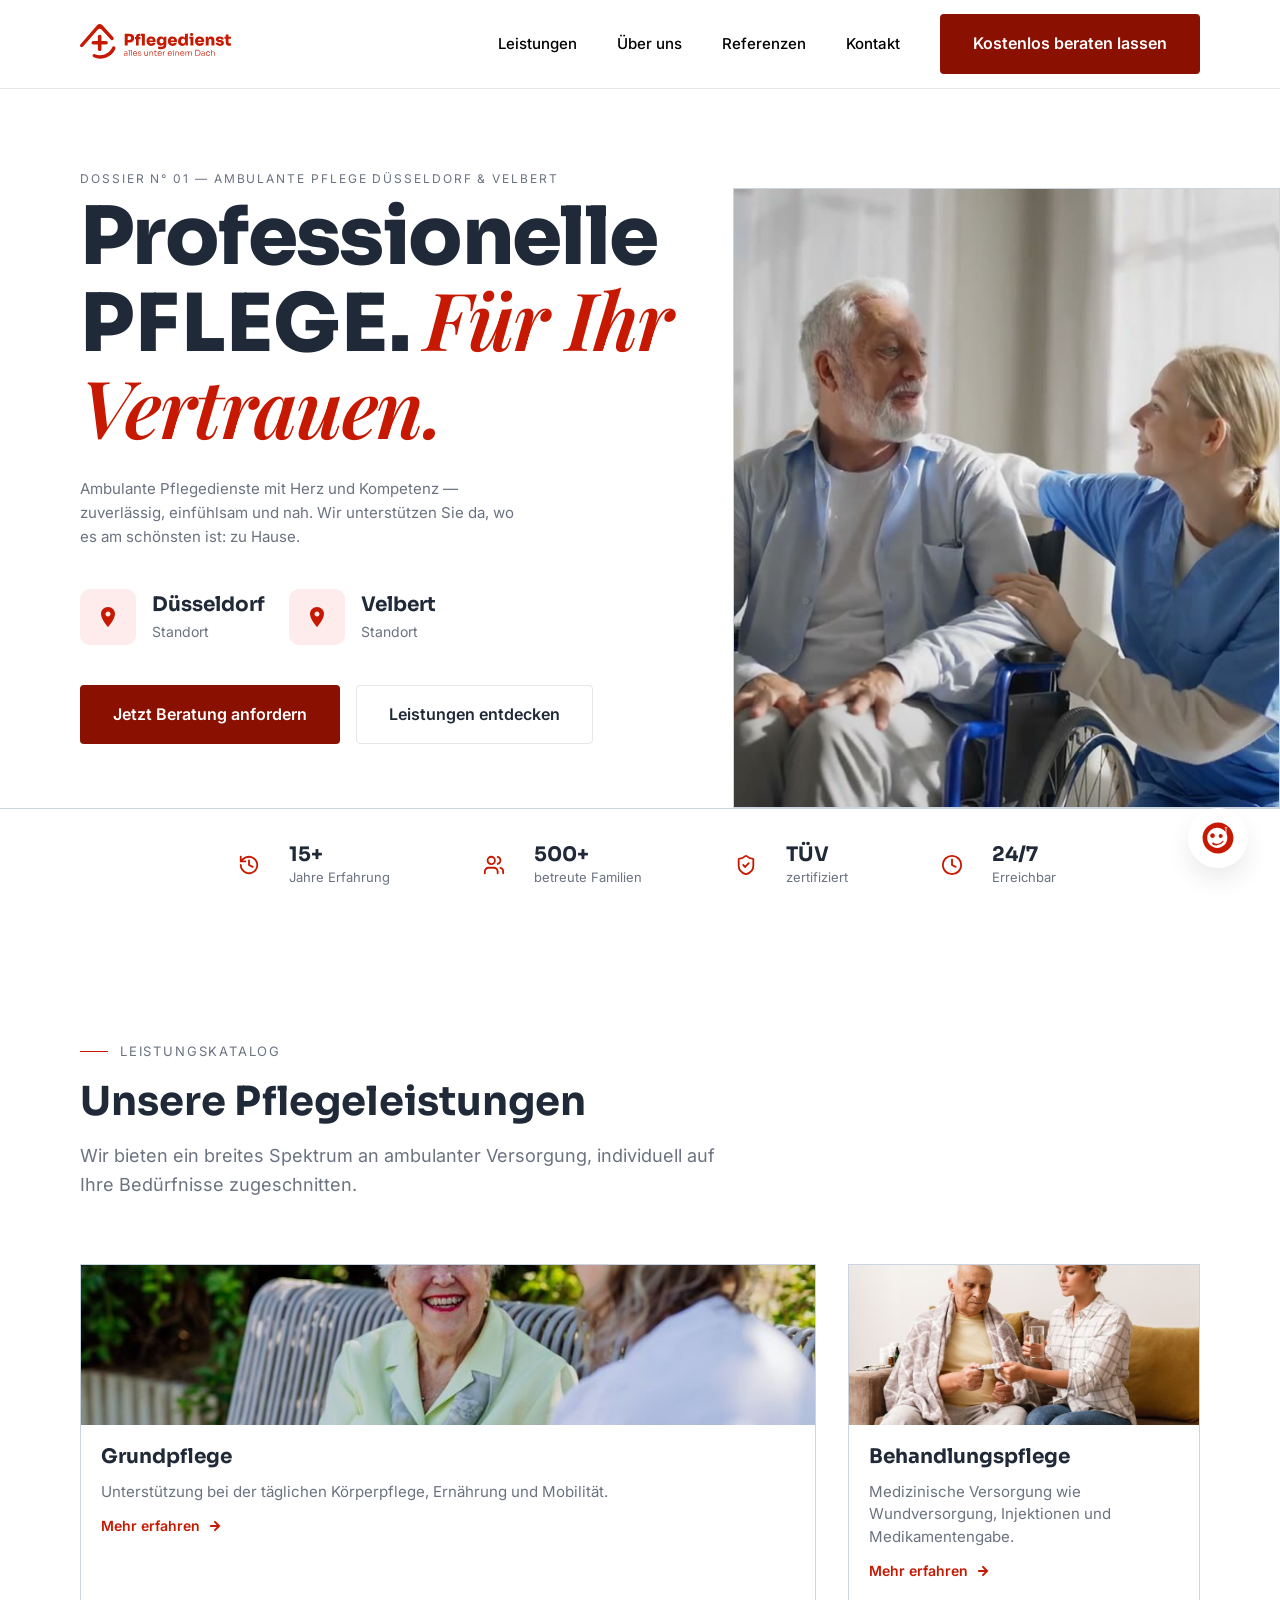
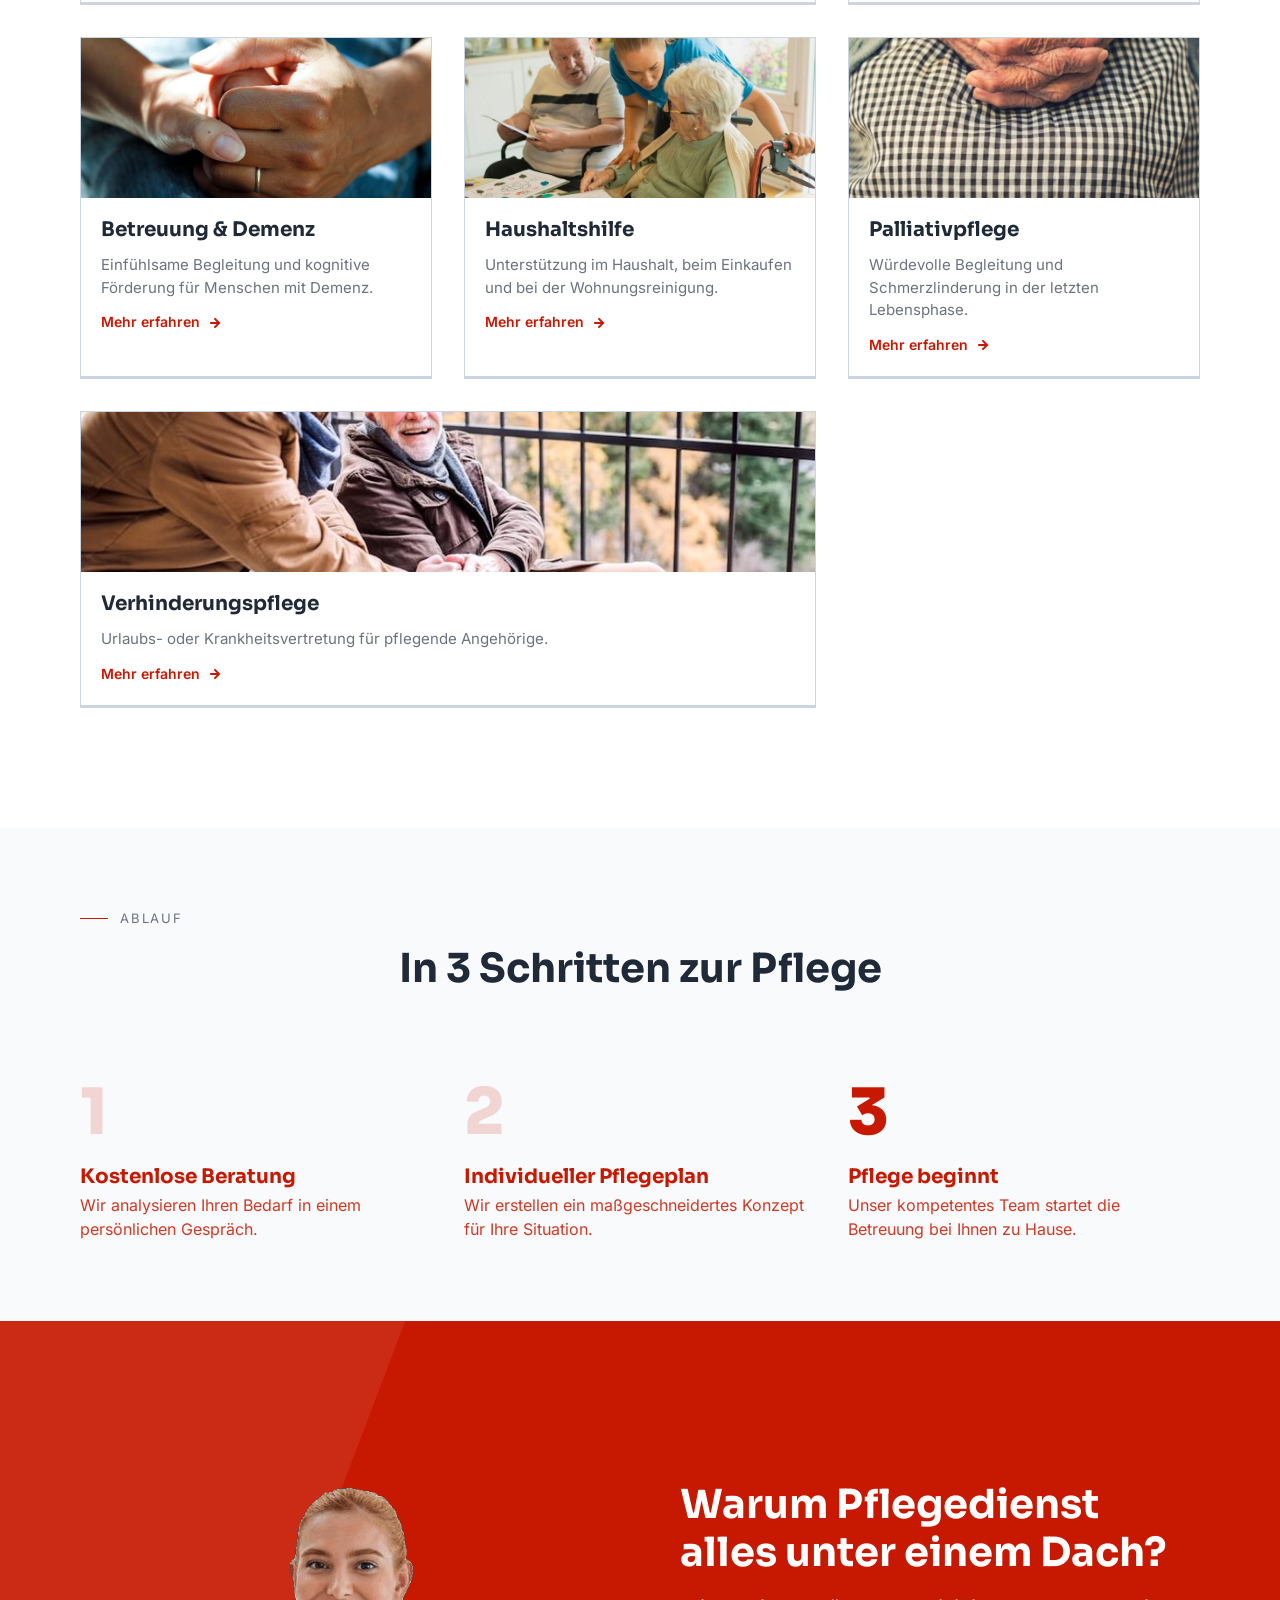
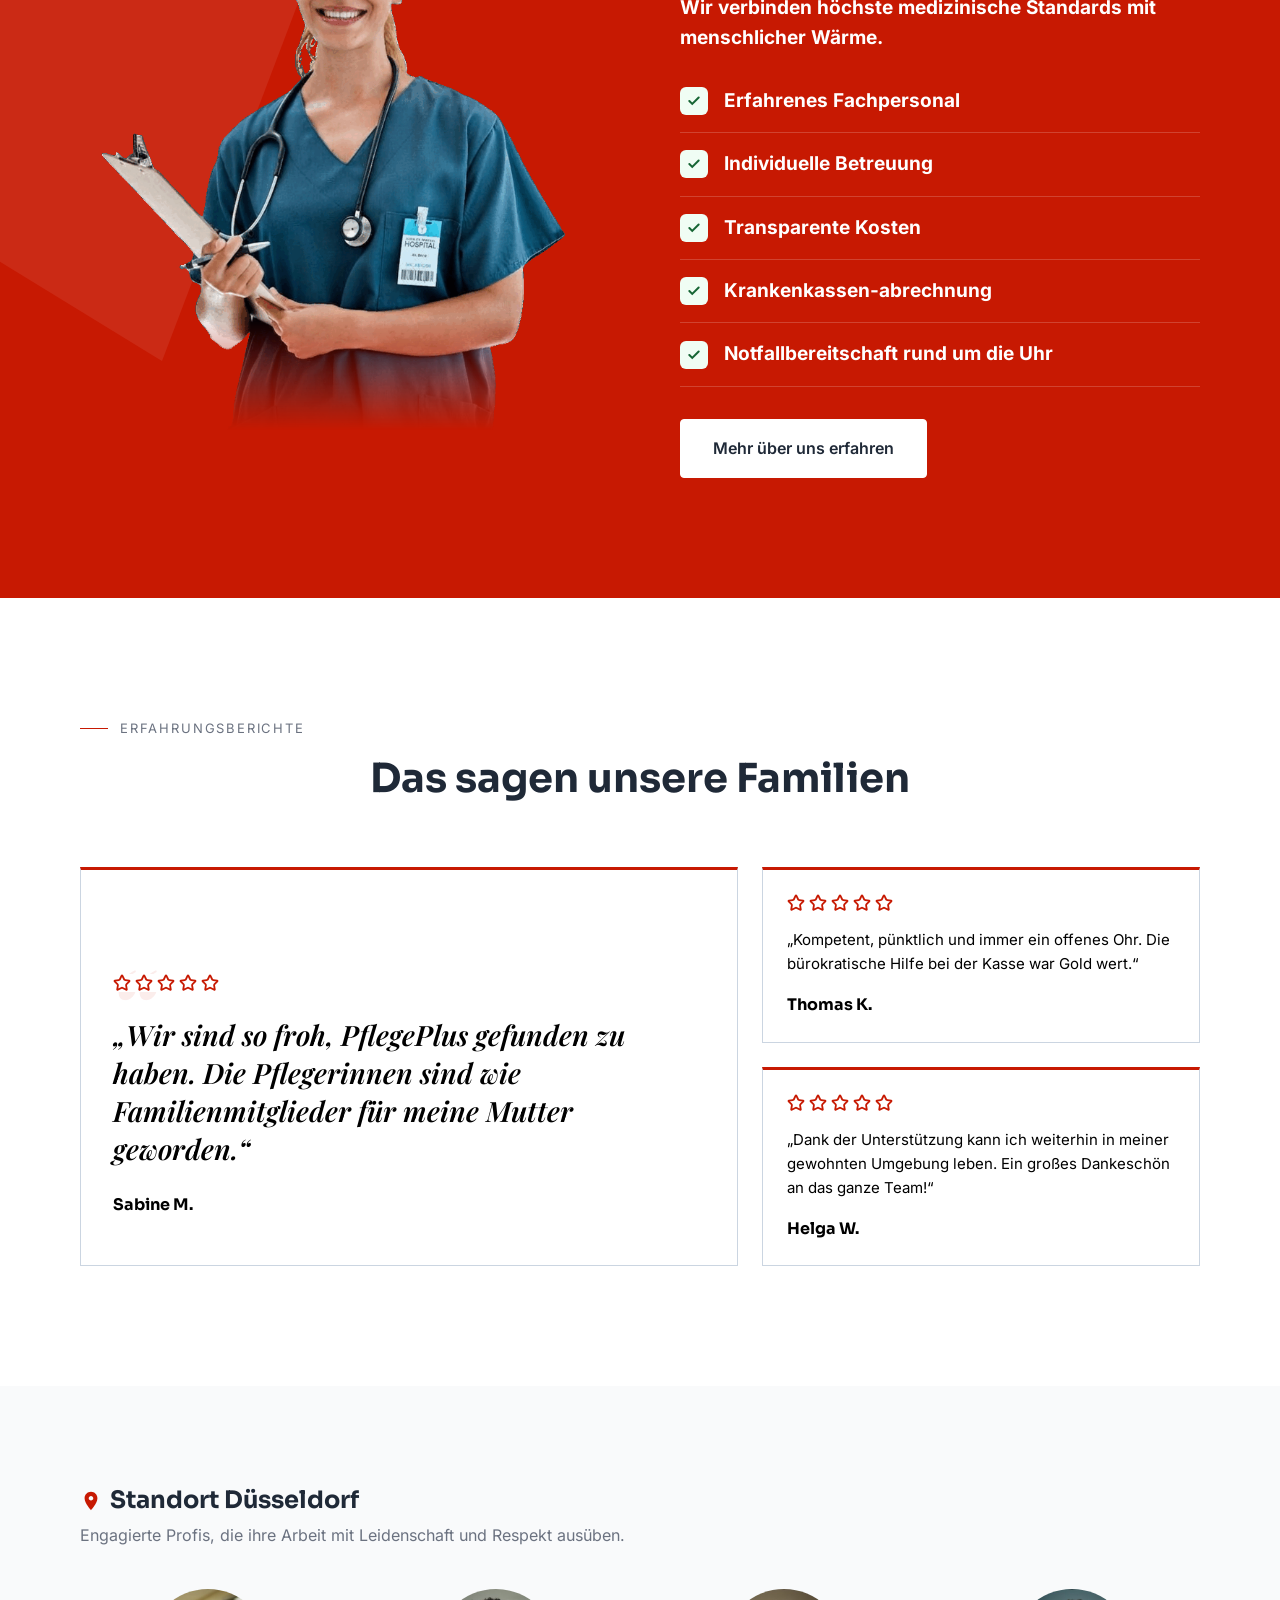
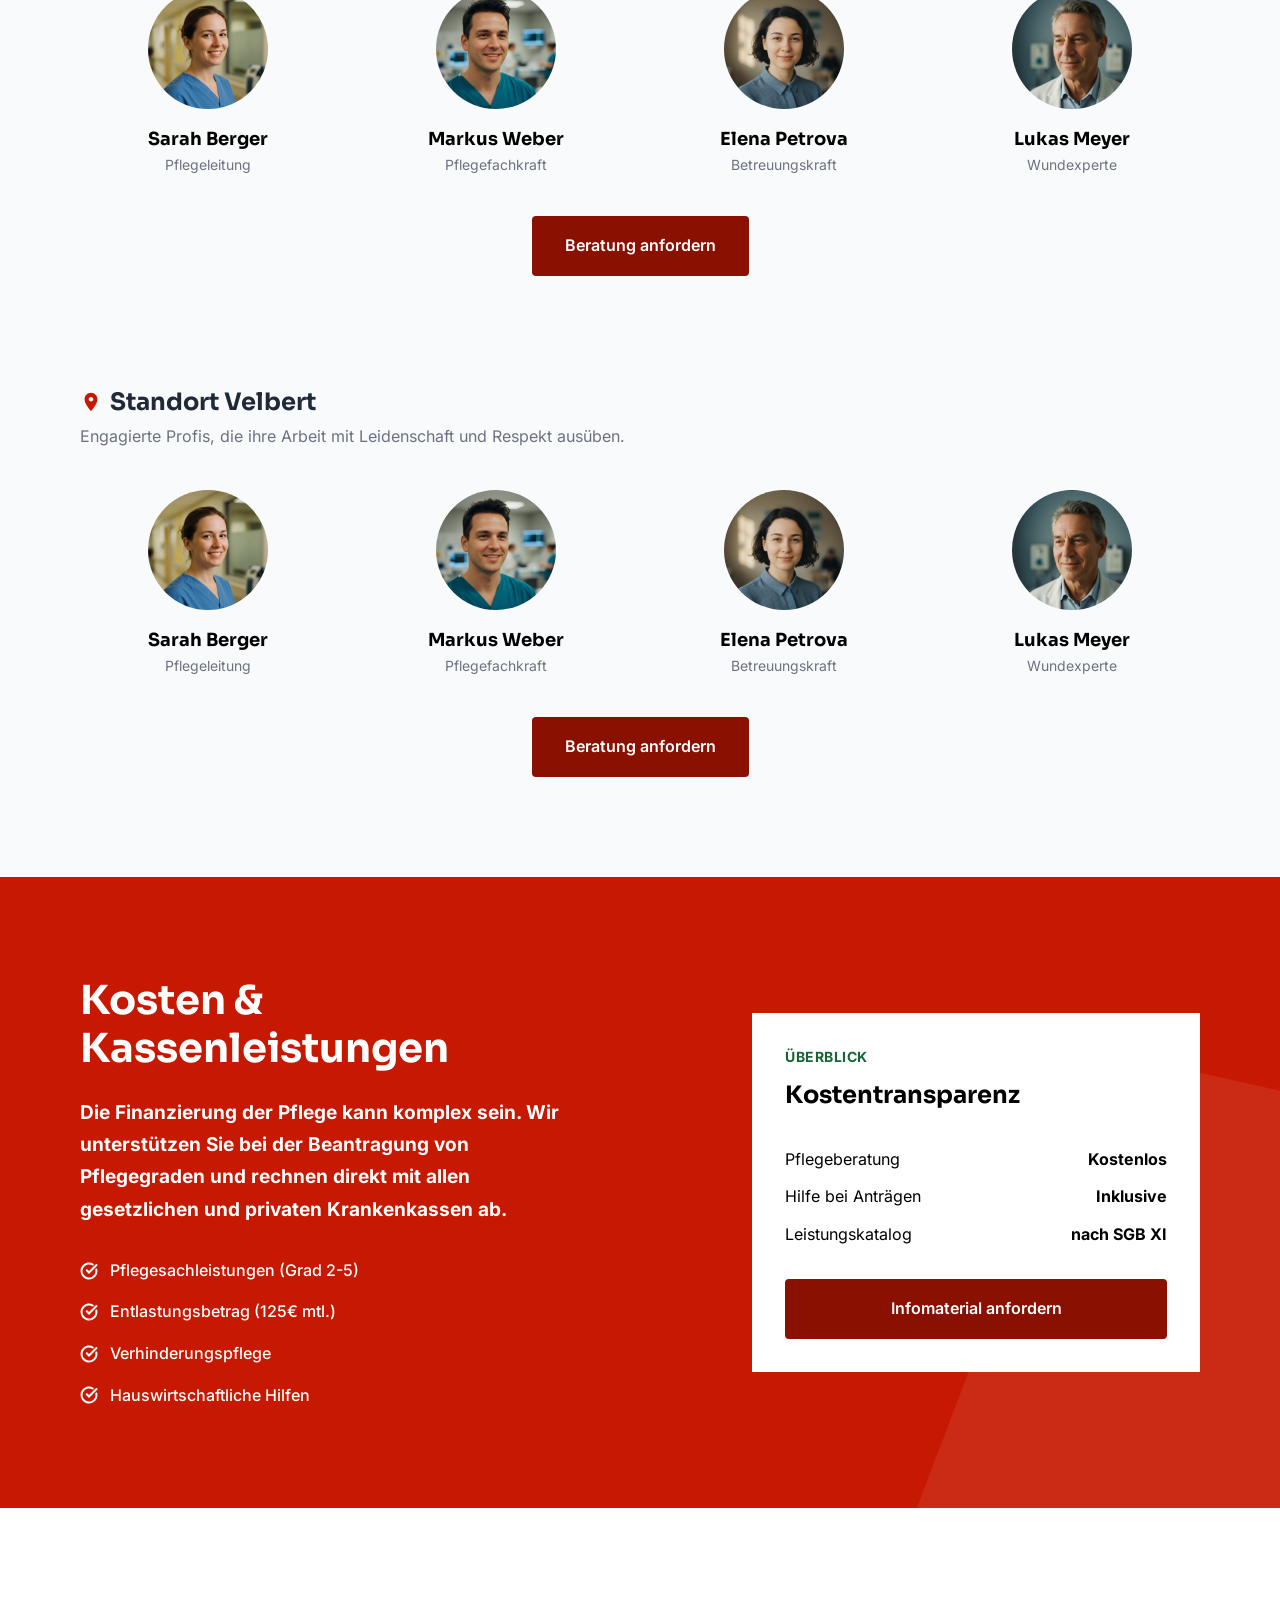
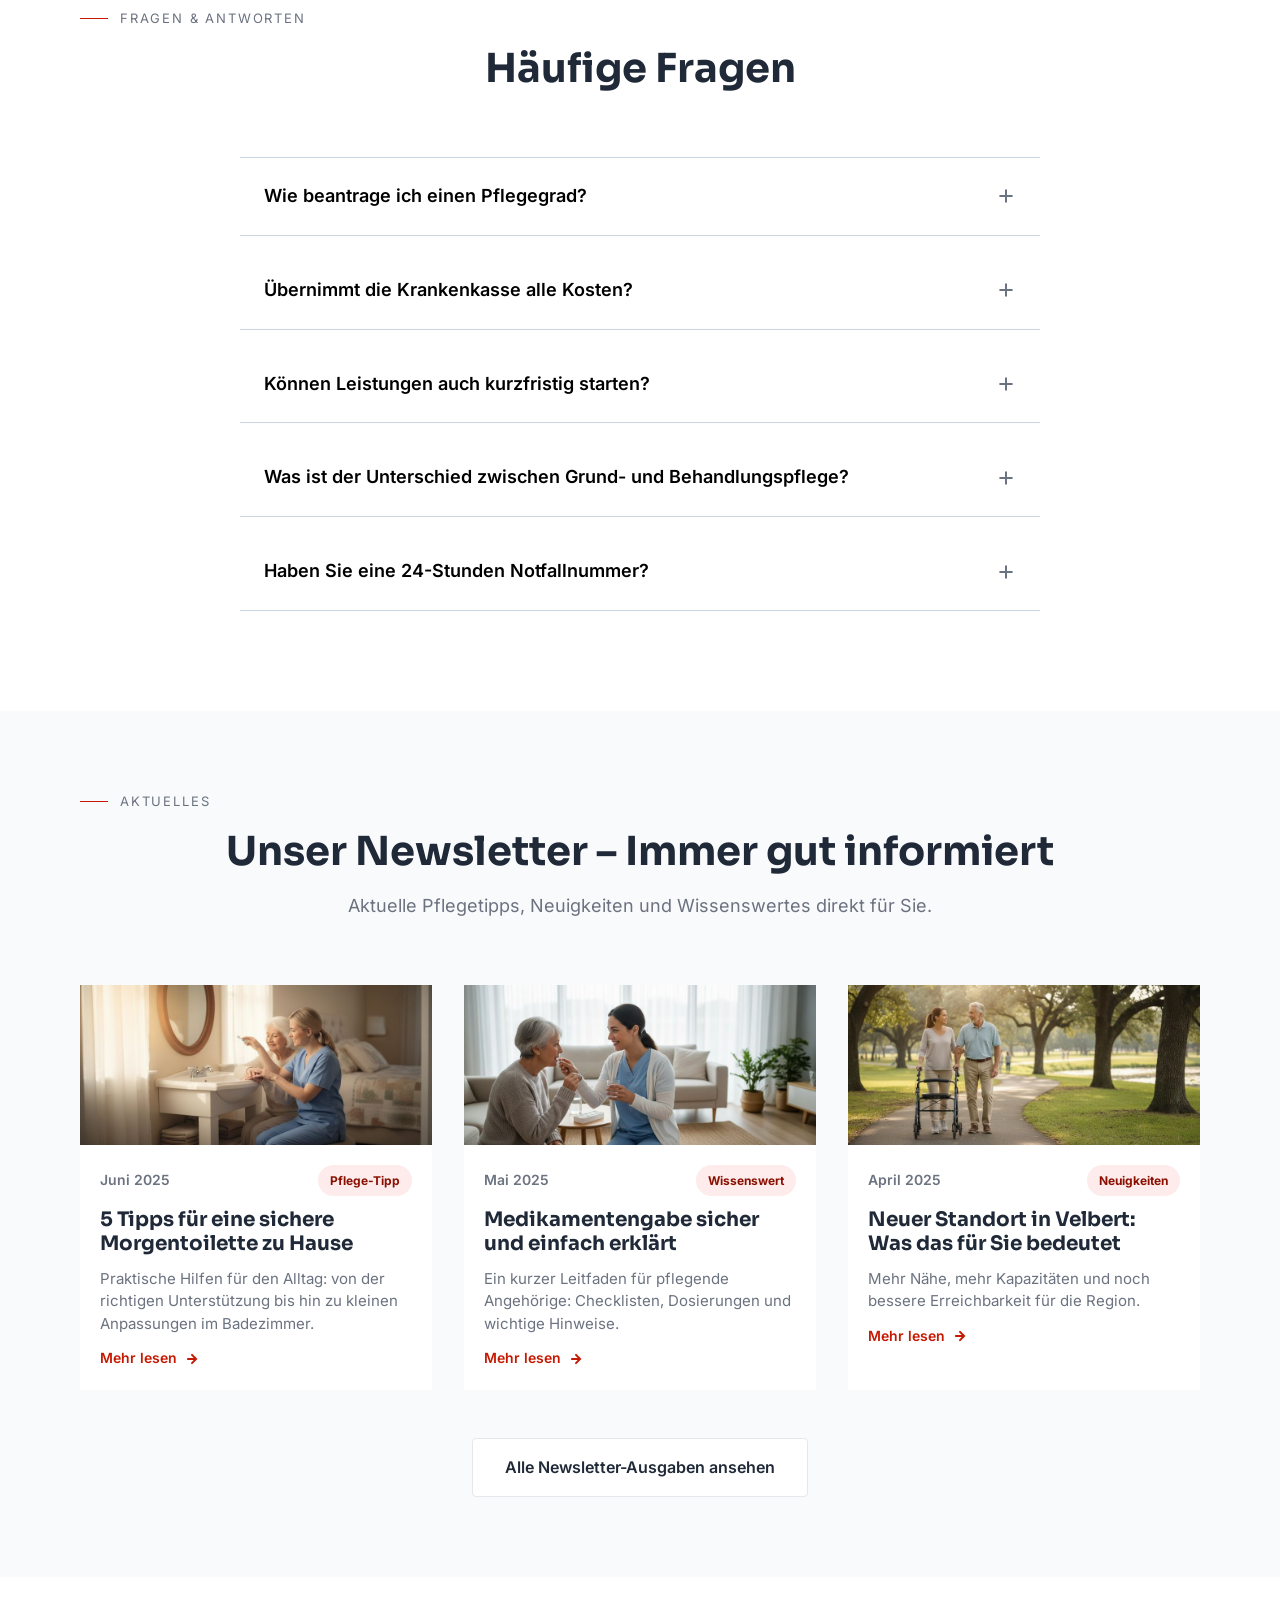
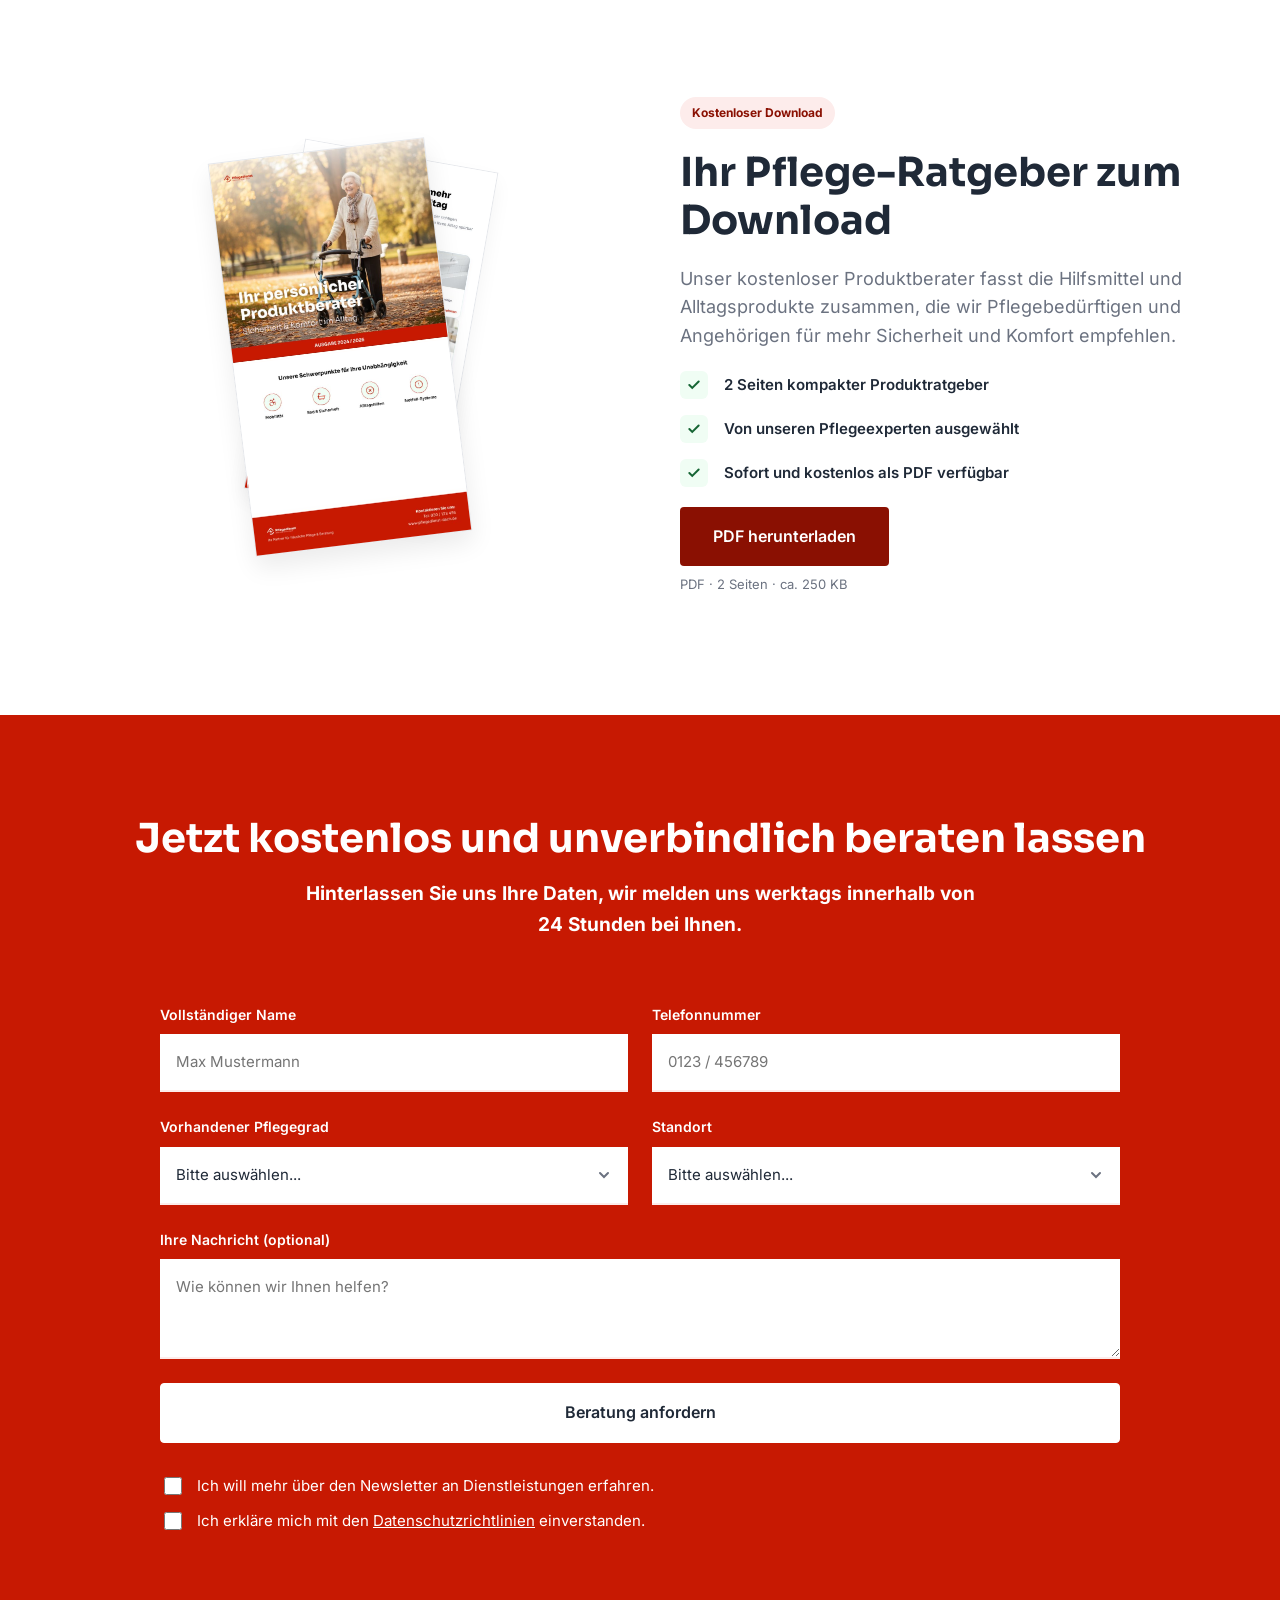
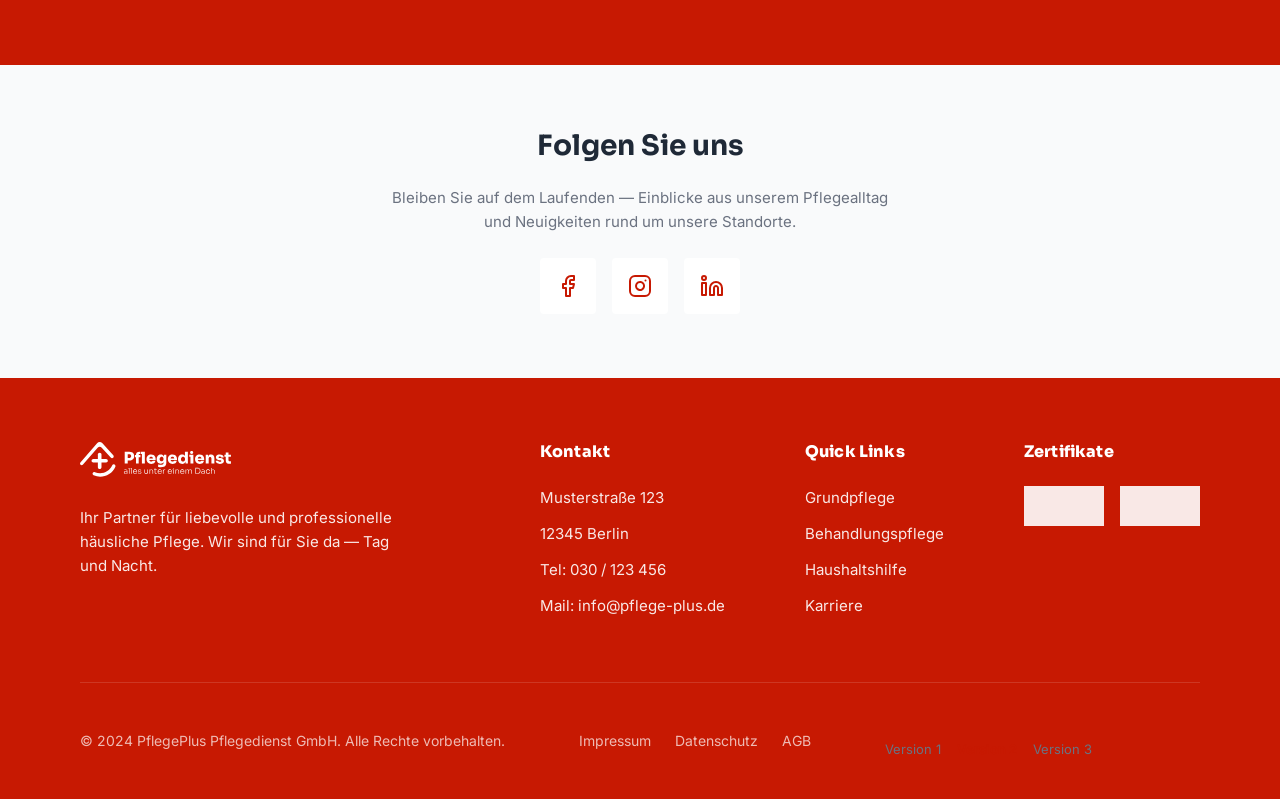
==== commit c79daac1: "Team-Fotos, Trust-Bar-Zentrierung und farbige Prospekt-Assets fuer v2/v3 - V2: Team-Fotos wieder run" ====
--- a/v2/index.html
+++ b/v2/index.html
@@ -523,8 +523,8 @@
     <div class="container">
       <div class="brochure__visual reveal">
         <div class="brochure__stack">
-          <img class="brochure__page brochure__page--back" src="../assets/images/Prospekt/seniorenprodukte-flyer.jpg" width="700" height="1274" loading="lazy" decoding="async" alt="" />
-          <img class="brochure__page brochure__page--front" src="../assets/images/Prospekt/deckblatt.jpg" width="700" height="1272" loading="lazy" decoding="async" alt="Titelseite des Prospekts: Ihr persönlicher Produktberater" />
+          <img class="brochure__page brochure__page--back" src="assets/images/Prospekt/seniorenprodukte-flyer.jpg" width="700" height="1274" loading="lazy" decoding="async" alt="" />
+          <img class="brochure__page brochure__page--front" src="assets/images/Prospekt/deckblatt.jpg" width="700" height="1272" loading="lazy" decoding="async" alt="Titelseite des Prospekts: Ihr persönlicher Produktberater" />
         </div>
       </div>
       <div class="brochure__content reveal">
@@ -546,7 +546,7 @@
           </div>
         </div>
         <div>
-          <a href="../assets/downloads/pflegeratgeber-prospekt.pdf" download class="btn btn--primary">PDF herunterladen</a>
+          <a href="assets/downloads/pflegeratgeber-prospekt.pdf" download class="btn btn--primary">PDF herunterladen</a>
           <p class="brochure__meta">PDF · 2 Seiten · ca. 250 KB</p>
         </div>
       </div>
--- a/v2/css/overrides.css
+++ b/v2/css/overrides.css
@@ -485,9 +485,6 @@
   align-items: flex-start;
 }
 
-.v2-team .team-member__photo {
-  border-radius: var(--radius-4);
-}
 
 /* ==========================================================================
    COSTS
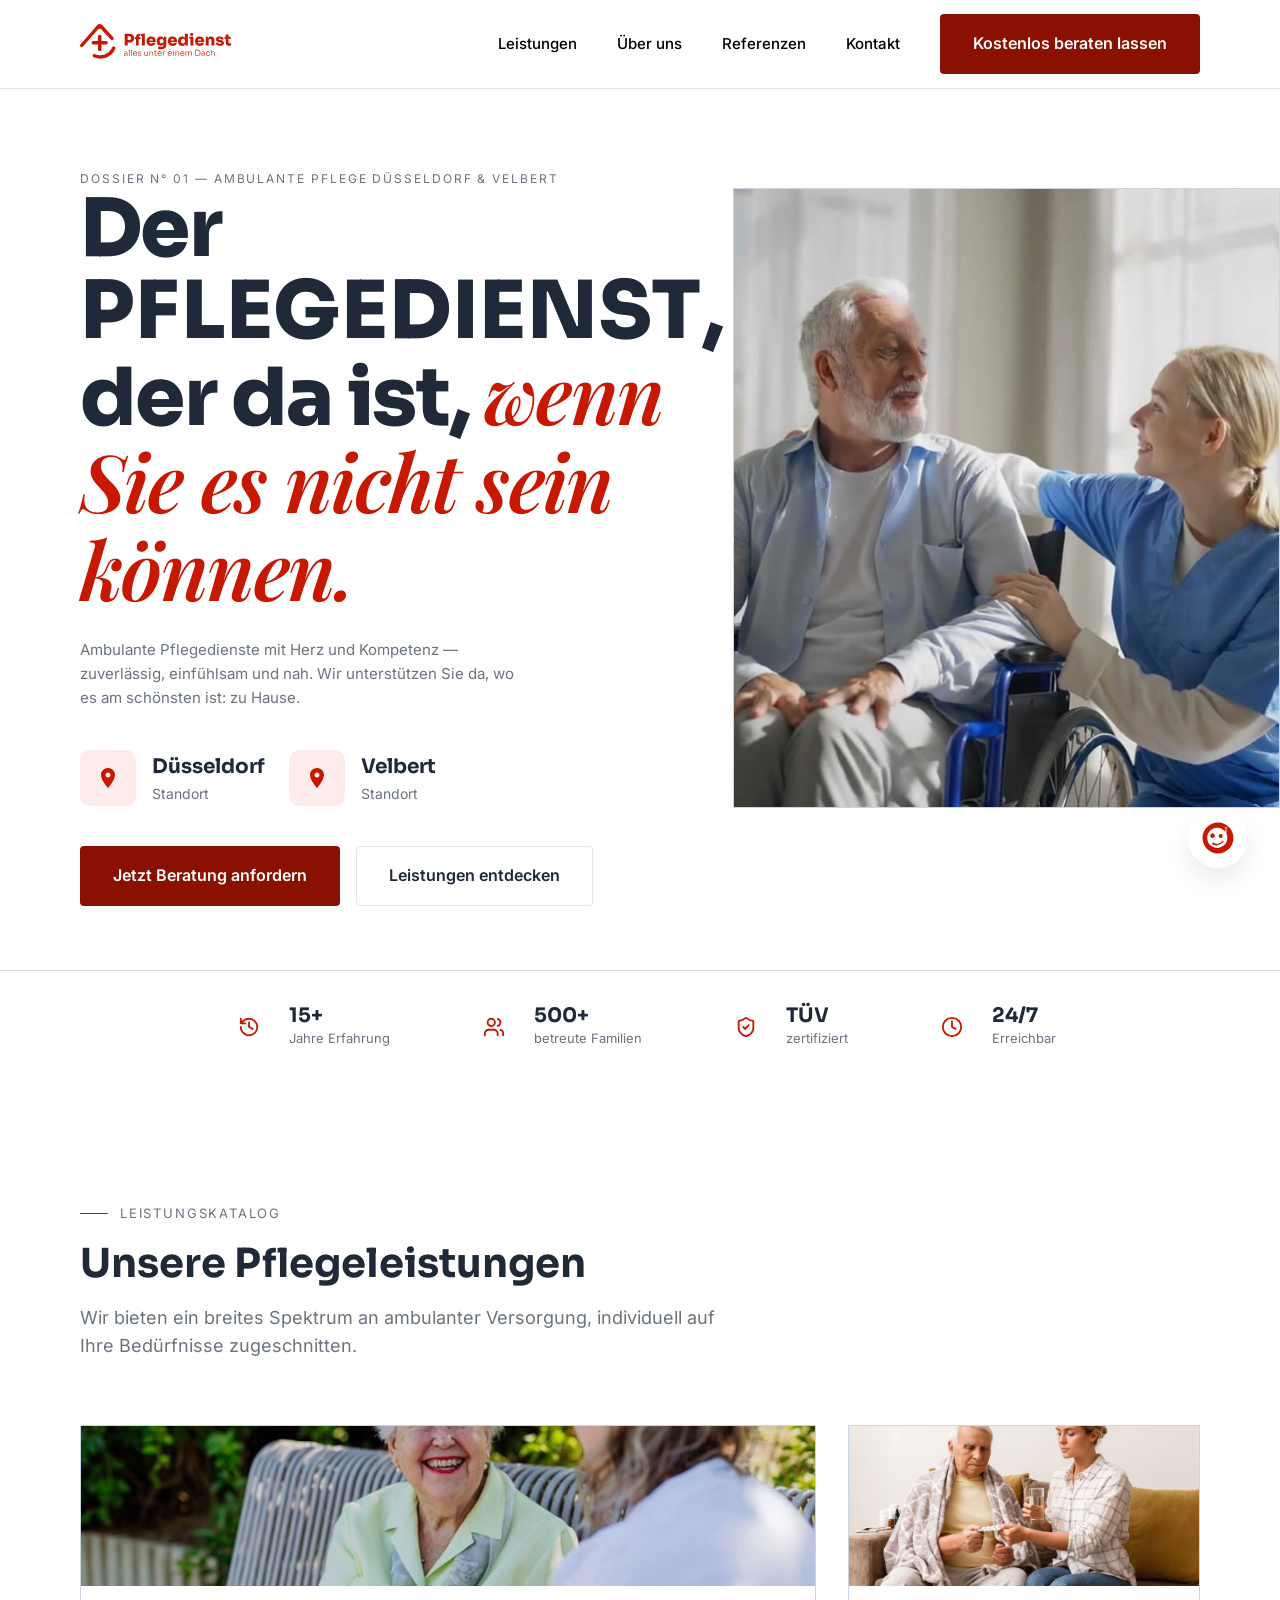
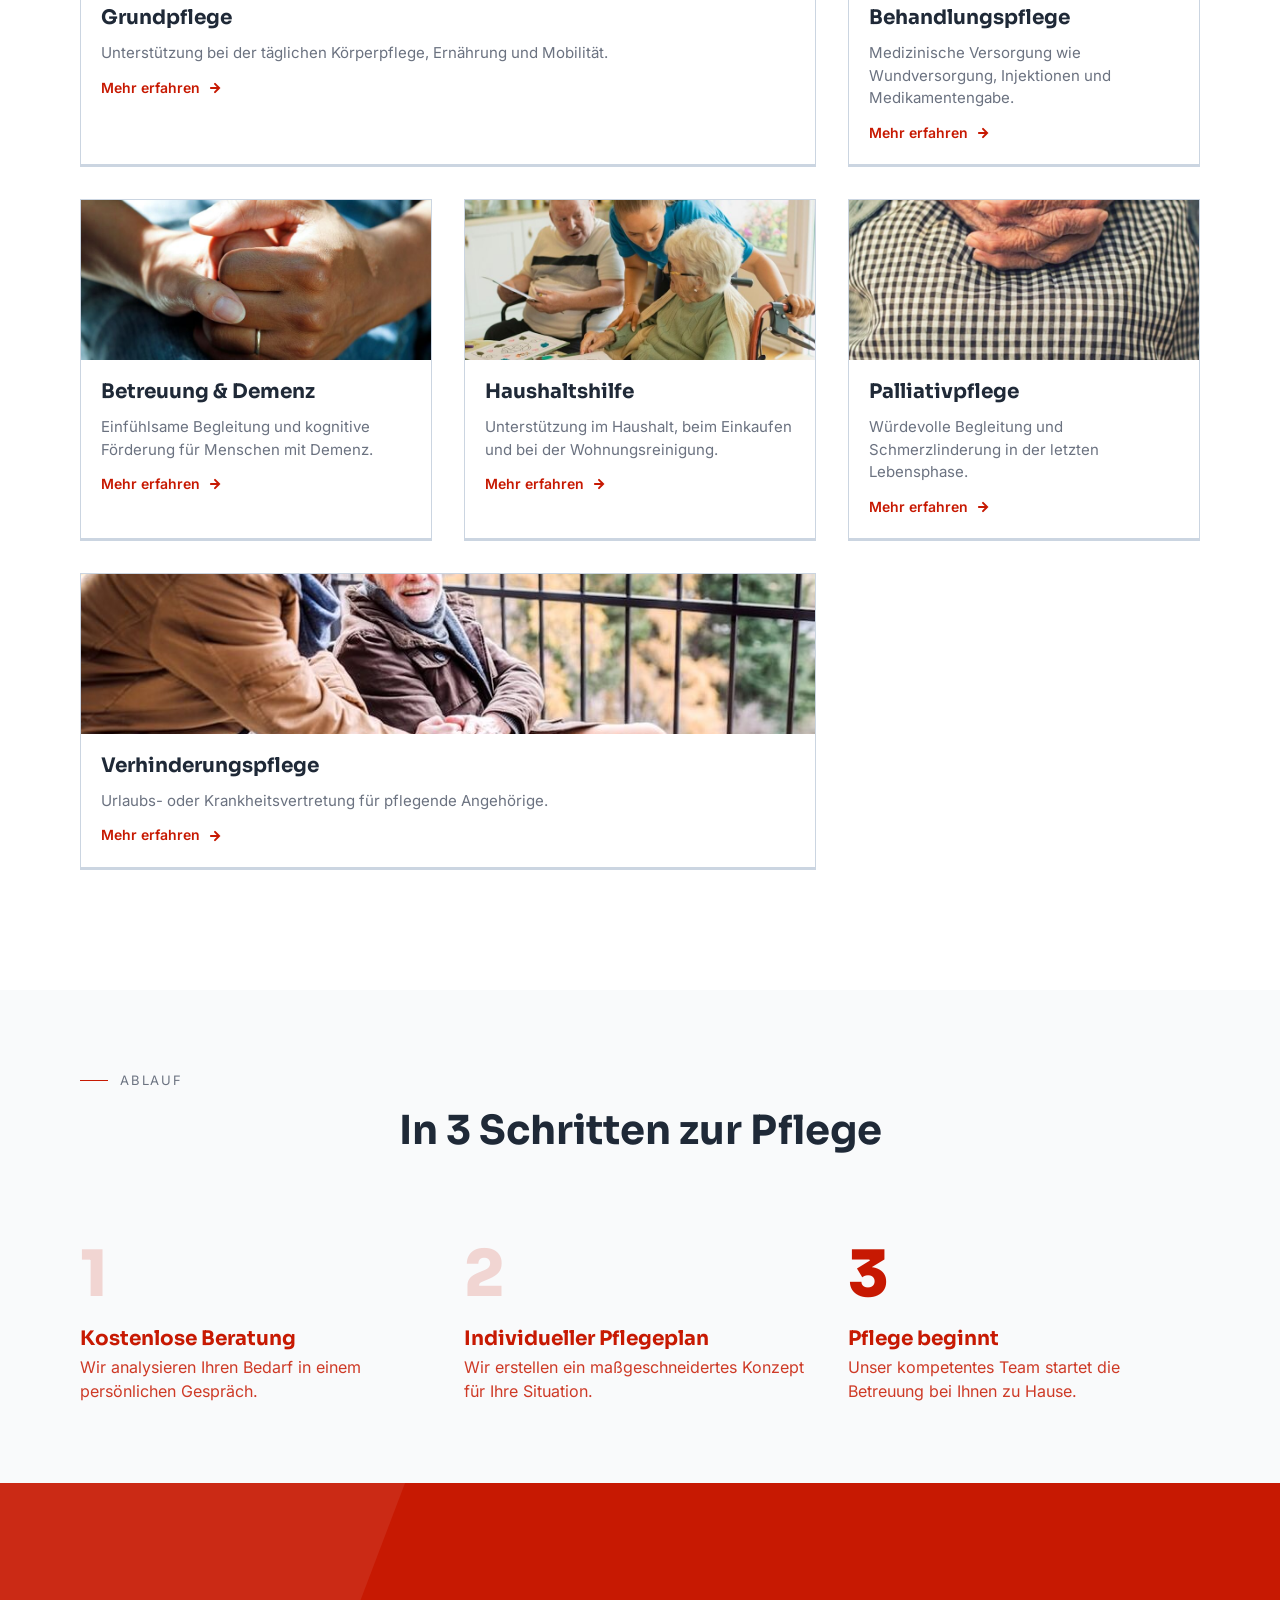
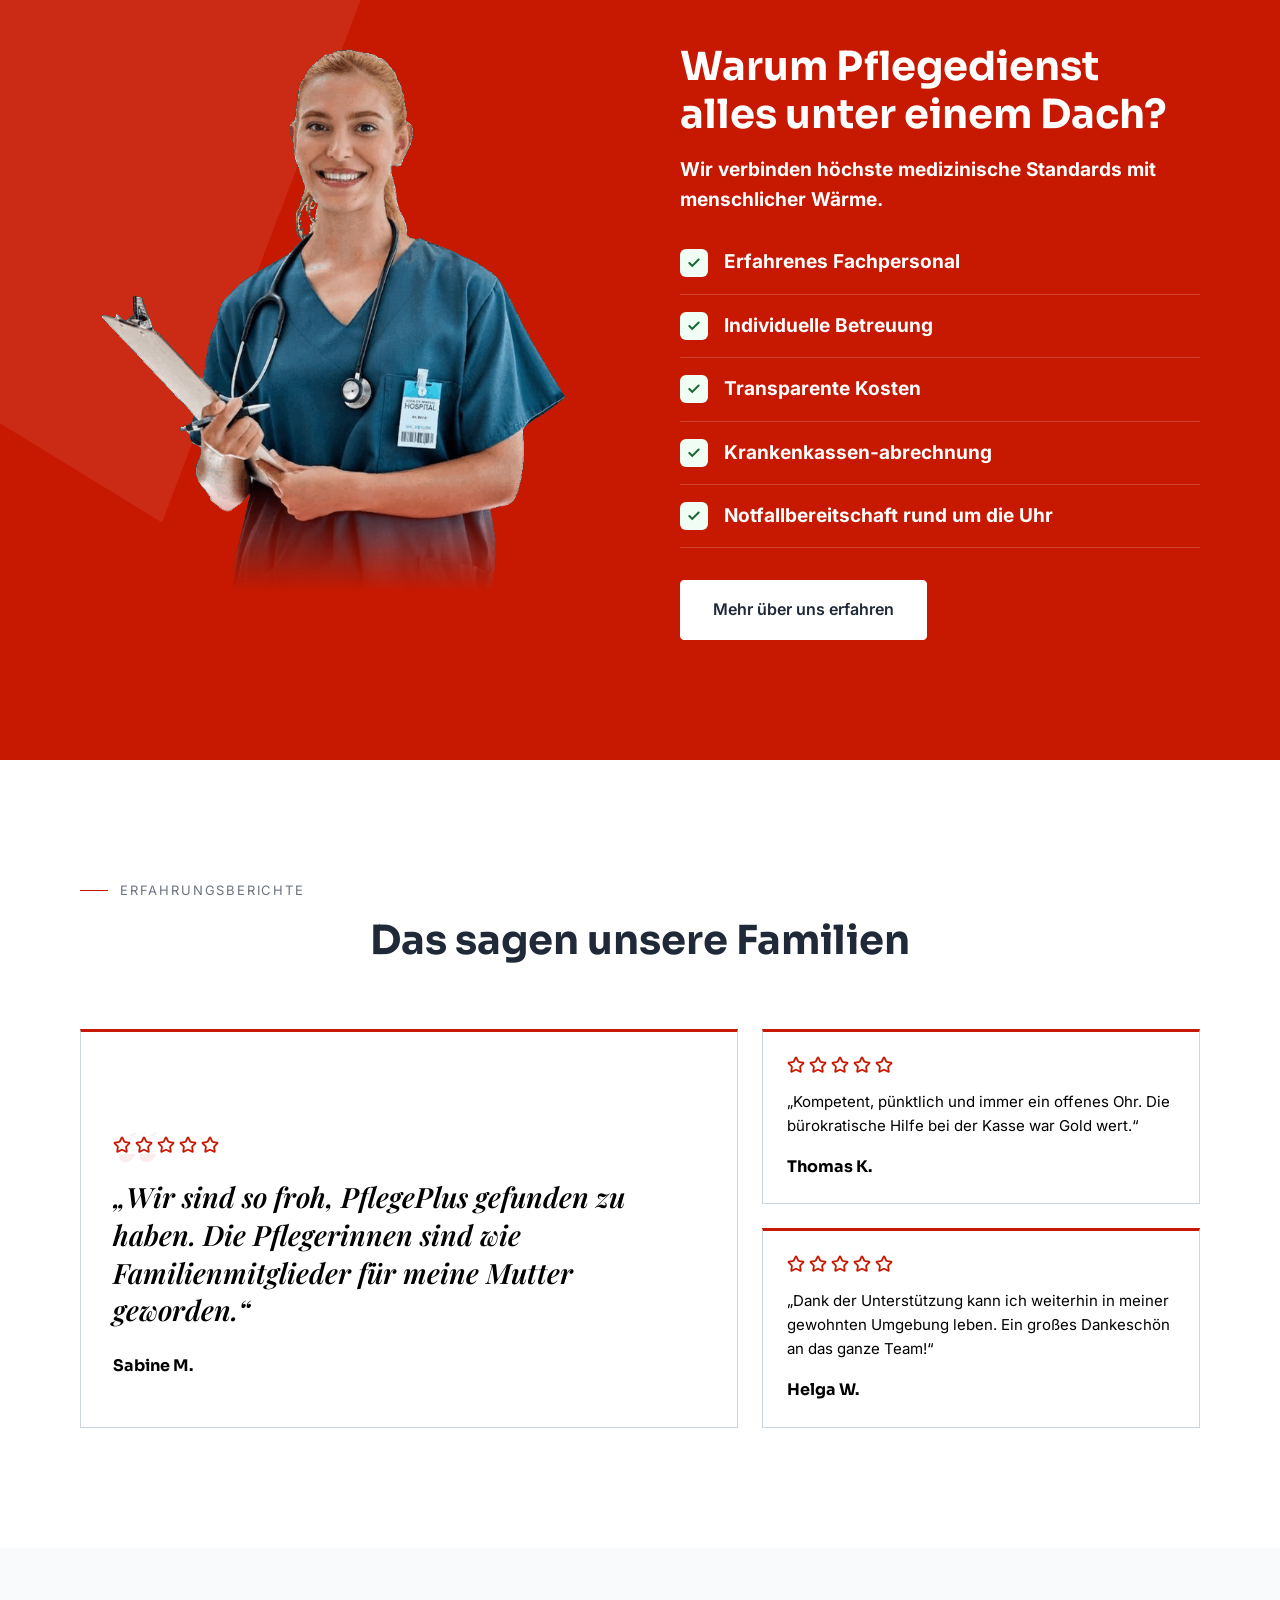
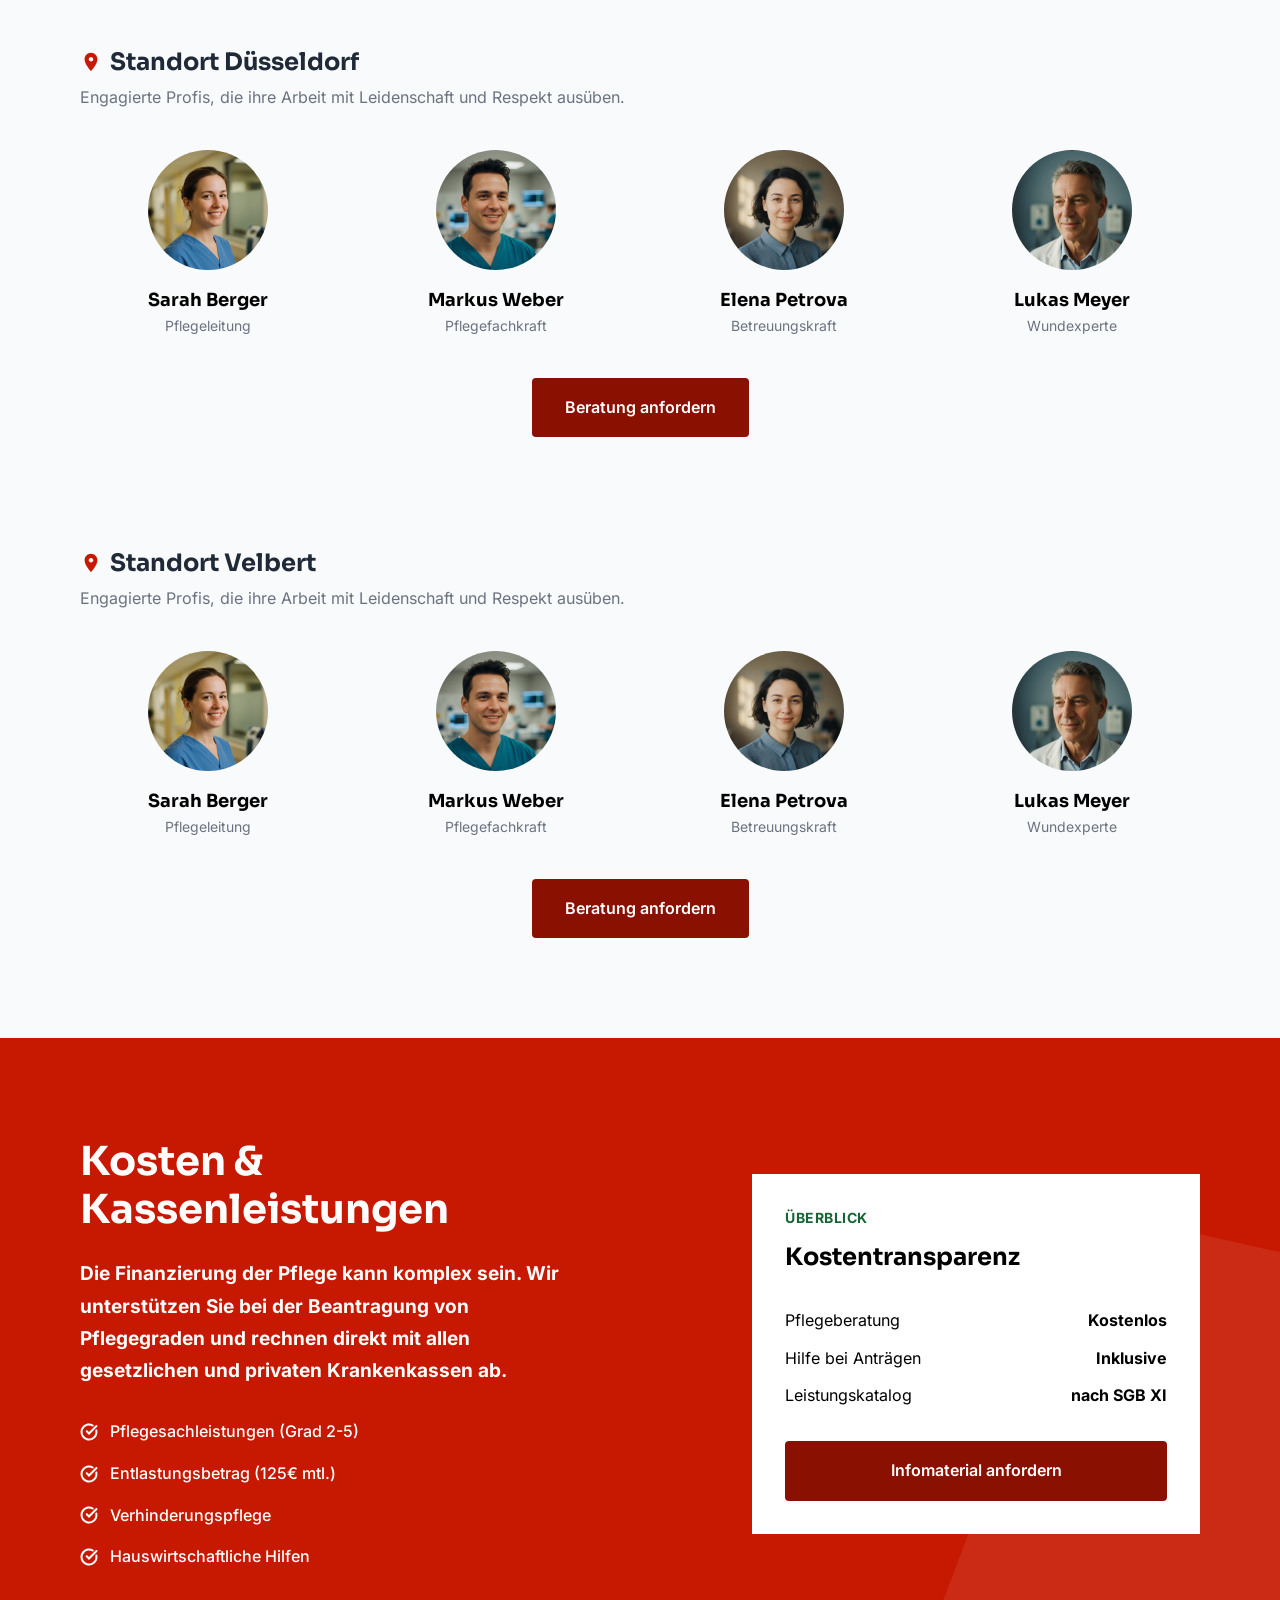
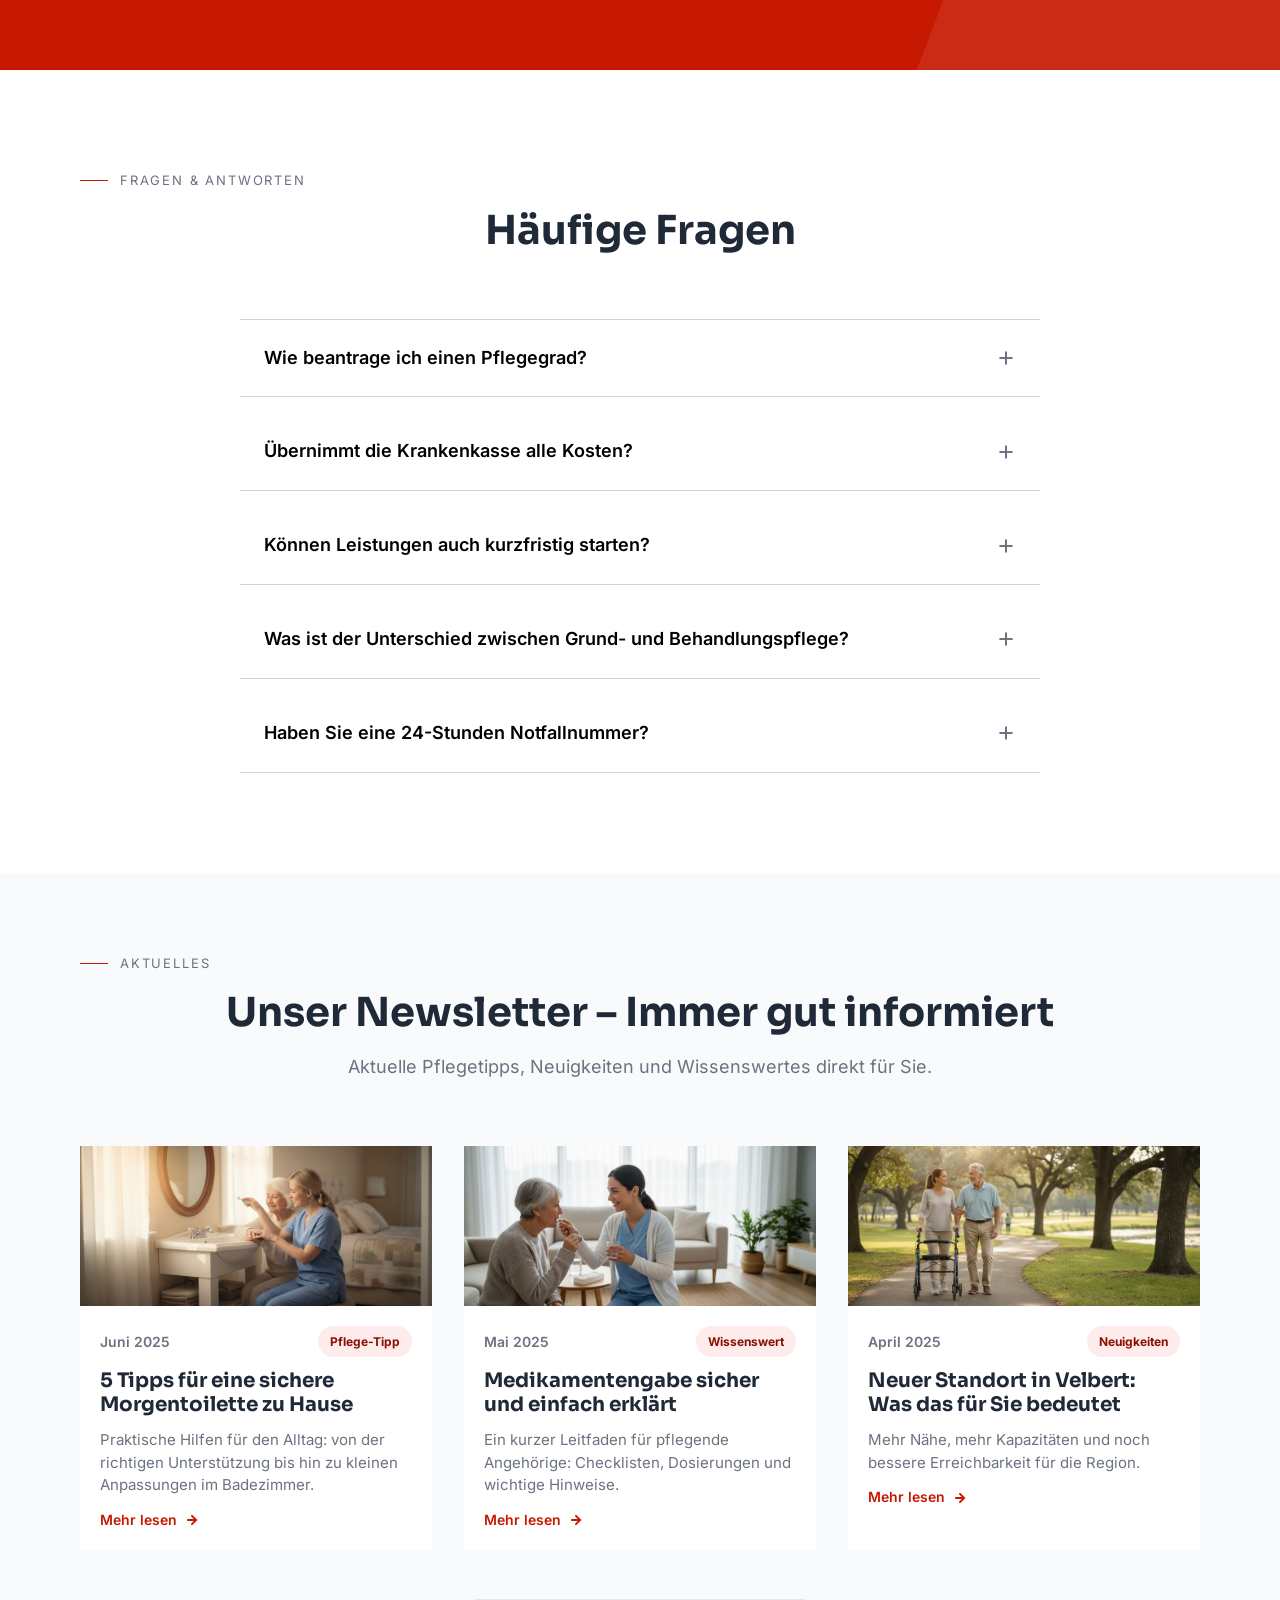
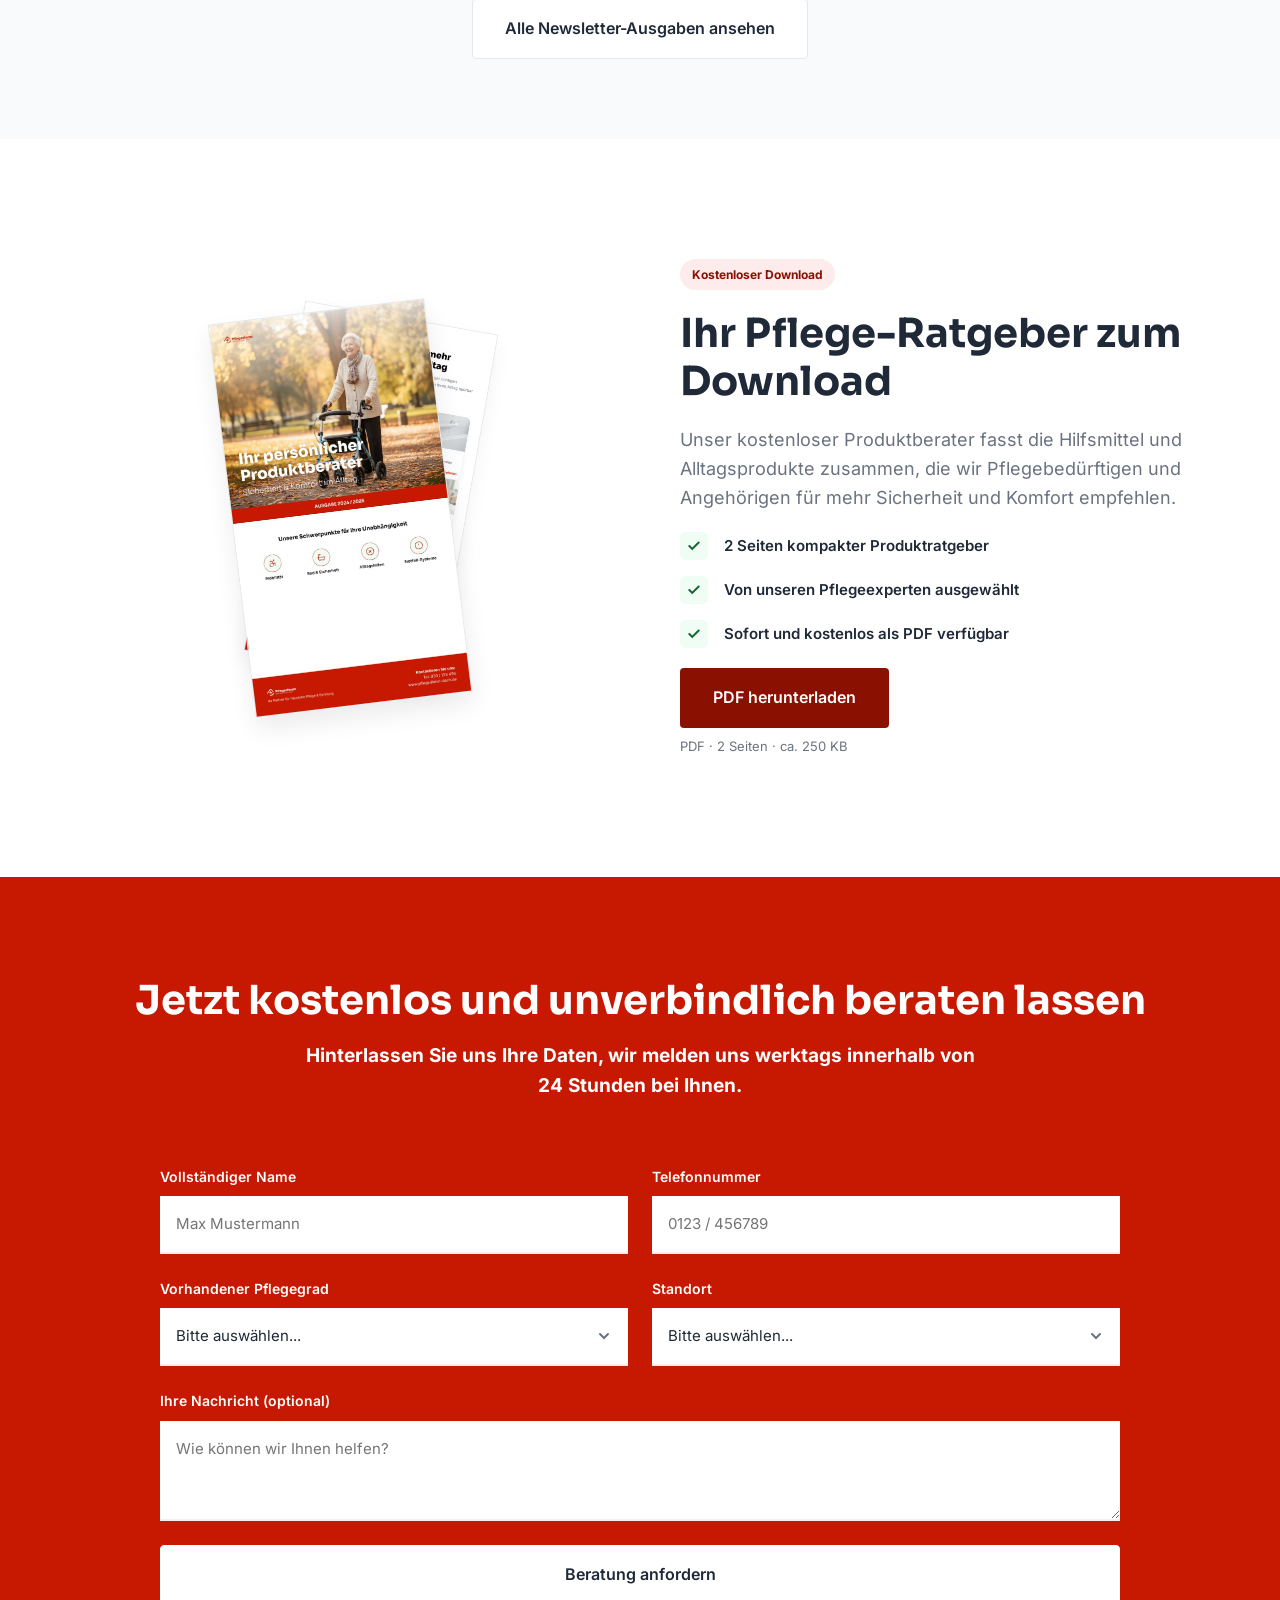
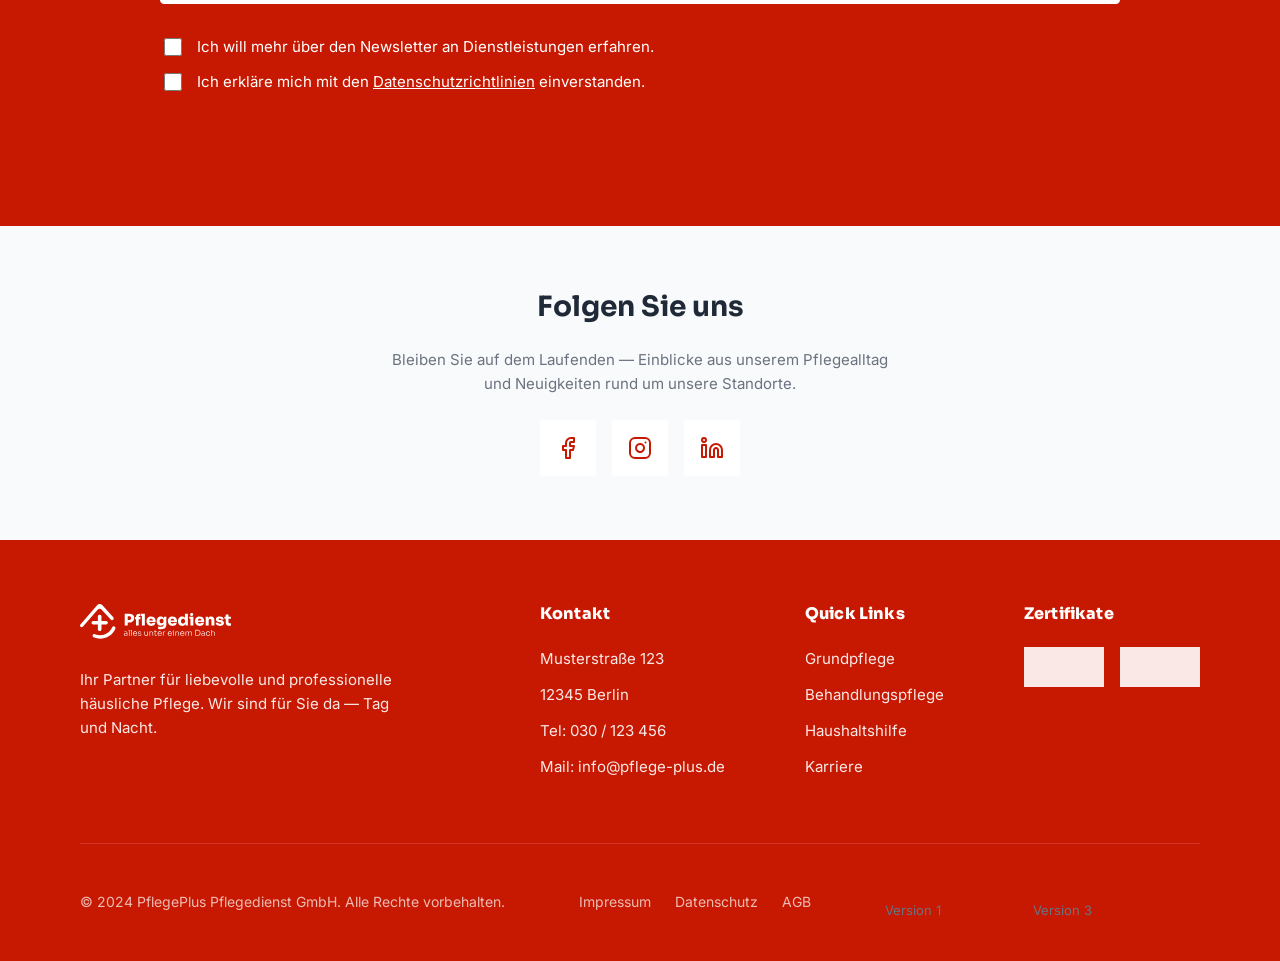
==== commit e2fc5399: "Hero-Headline in allen Versionen ueberarbeitet Neue Headline zielt auf die eigentliche Entscheidergr" ====
--- a/v2/index.html
+++ b/v2/index.html
@@ -3,7 +3,7 @@
 <head>
 <meta charset="UTF-8" />
 <meta name="viewport" content="width=device-width, initial-scale=1.0" />
-<title>Pflegedienst alles unter einem Dach — Professionelle Pflege. Für Ihr Vertrauen. (Version 2)</title>
+<title>Pflegedienst alles unter einem Dach — Der Pflegedienst, der da ist, wenn Sie es nicht sein können. (Version 2)</title>
 <meta name="description" content="Ambulante Pflege in Düsseldorf &amp; Velbert: Grundpflege, Behandlungspflege, Haushaltshilfe u.v.m. — zuverlässig, einfühlsam, nah. Jetzt kostenlos beraten lassen." />
 <link rel="canonical" href="https://www.PLATZHALTER-DOMAIN.de/v2/" />
 
@@ -15,7 +15,7 @@
 
 <meta property="og:type" content="website" />
 <meta property="og:site_name" content="Pflegedienst alles unter einem Dach" />
-<meta property="og:title" content="Pflegedienst alles unter einem Dach — Professionelle Pflege. Für Ihr Vertrauen." />
+<meta property="og:title" content="Pflegedienst alles unter einem Dach — Der Pflegedienst, der da ist, wenn Sie es nicht sein können." />
 <meta property="og:description" content="Ambulante Pflege in Düsseldorf &amp; Velbert: Grundpflege, Behandlungspflege, Haushaltshilfe u.v.m. — zuverlässig, einfühlsam, nah." />
 <meta property="og:image" content="https://www.PLATZHALTER-DOMAIN.de/assets/images/hero-visual.jpg" />
 <meta property="og:locale" content="de_DE" />
@@ -106,7 +106,7 @@
       <p class="v2-dossier-cover__kicker">Dossier N° 01 — Ambulante Pflege Düsseldorf &amp; Velbert</p>
       <div class="hero__content">
         <div class="hero__heading-group">
-          <h1 class="hero__title v2-dossier-title">Professionelle <span class="v2-hero__accent">Pflege</span>. <em>Für Ihr Vertrauen.</em></h1>
+          <h1 class="hero__title v2-dossier-title">Der <span class="v2-hero__accent">Pflegedienst</span>, der da ist, <em>wenn Sie es nicht sein können.</em></h1>
           <p class="hero__lede">Ambulante Pflegedienste mit Herz und Kompetenz — zuverlässig, einfühlsam und nah. Wir unterstützen Sie da, wo es am schönsten ist: zu Hause.</p>
         </div>
         <div class="hero__locations">
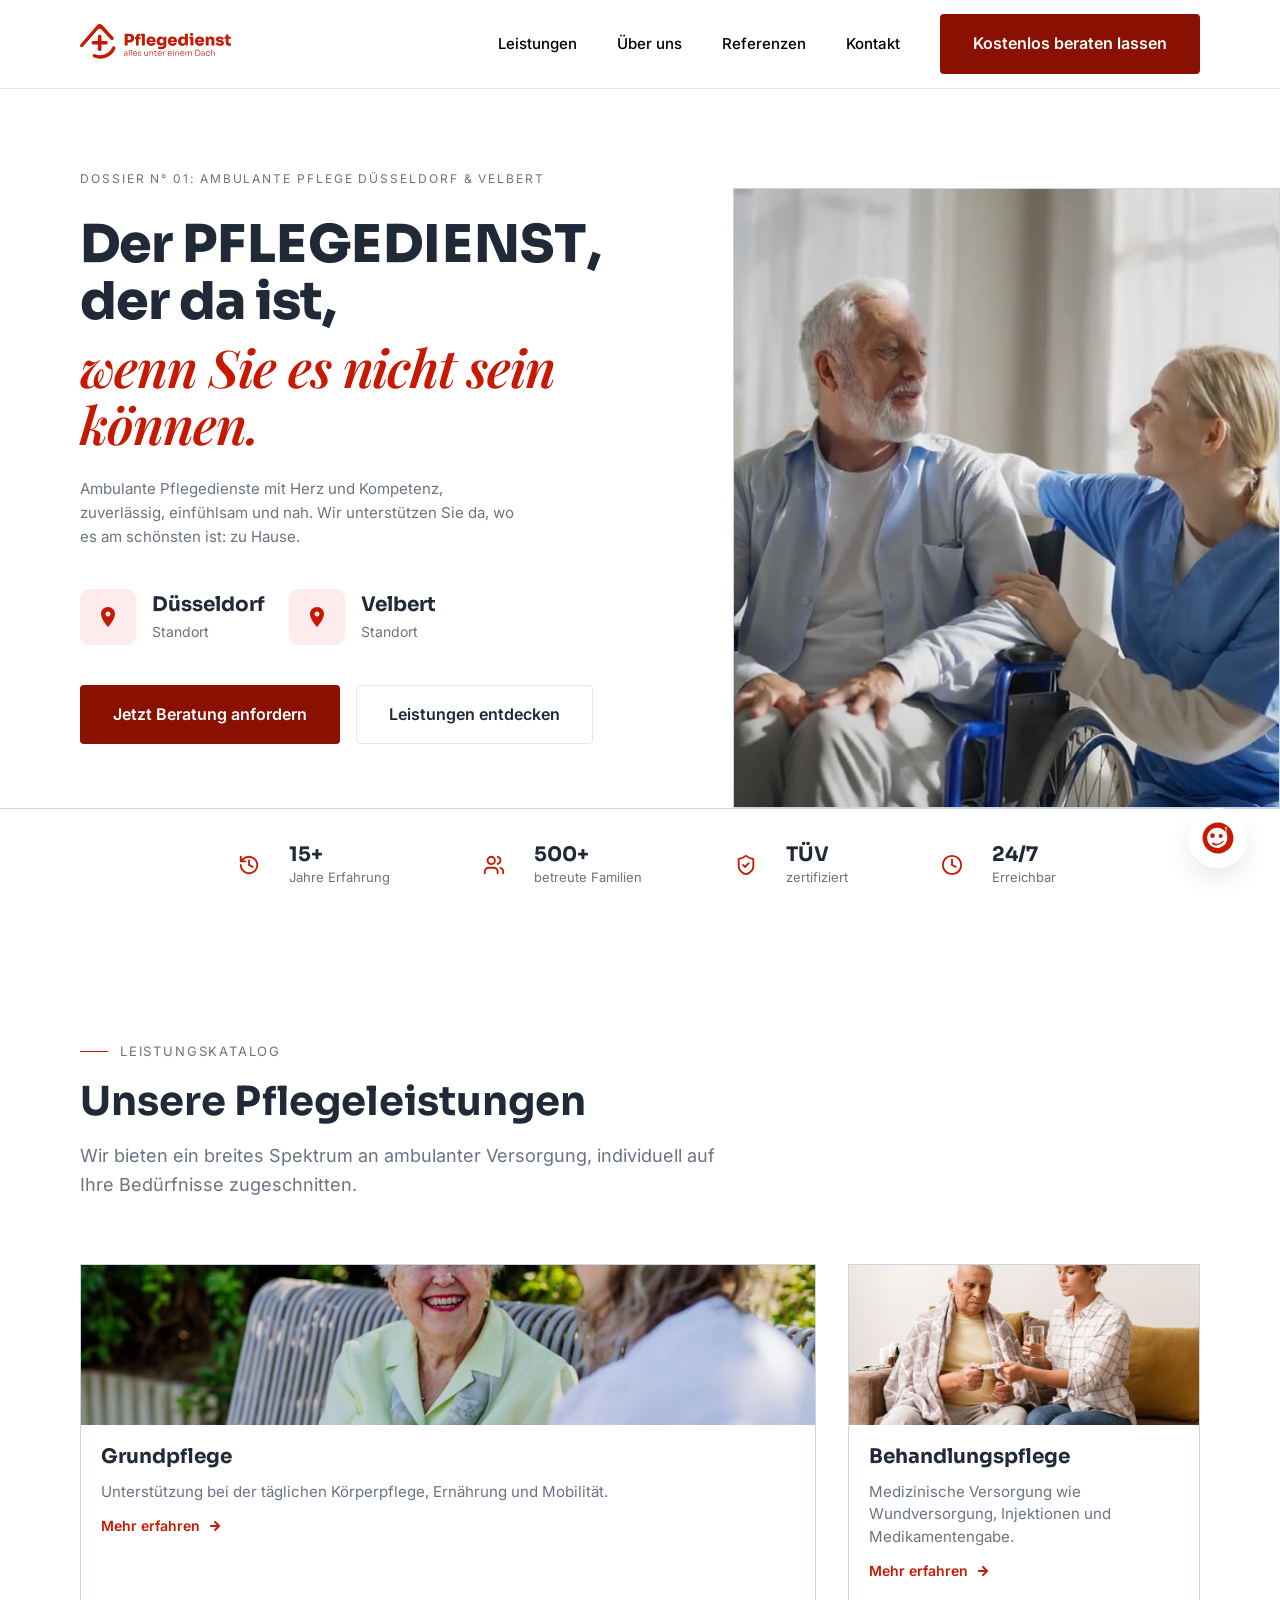
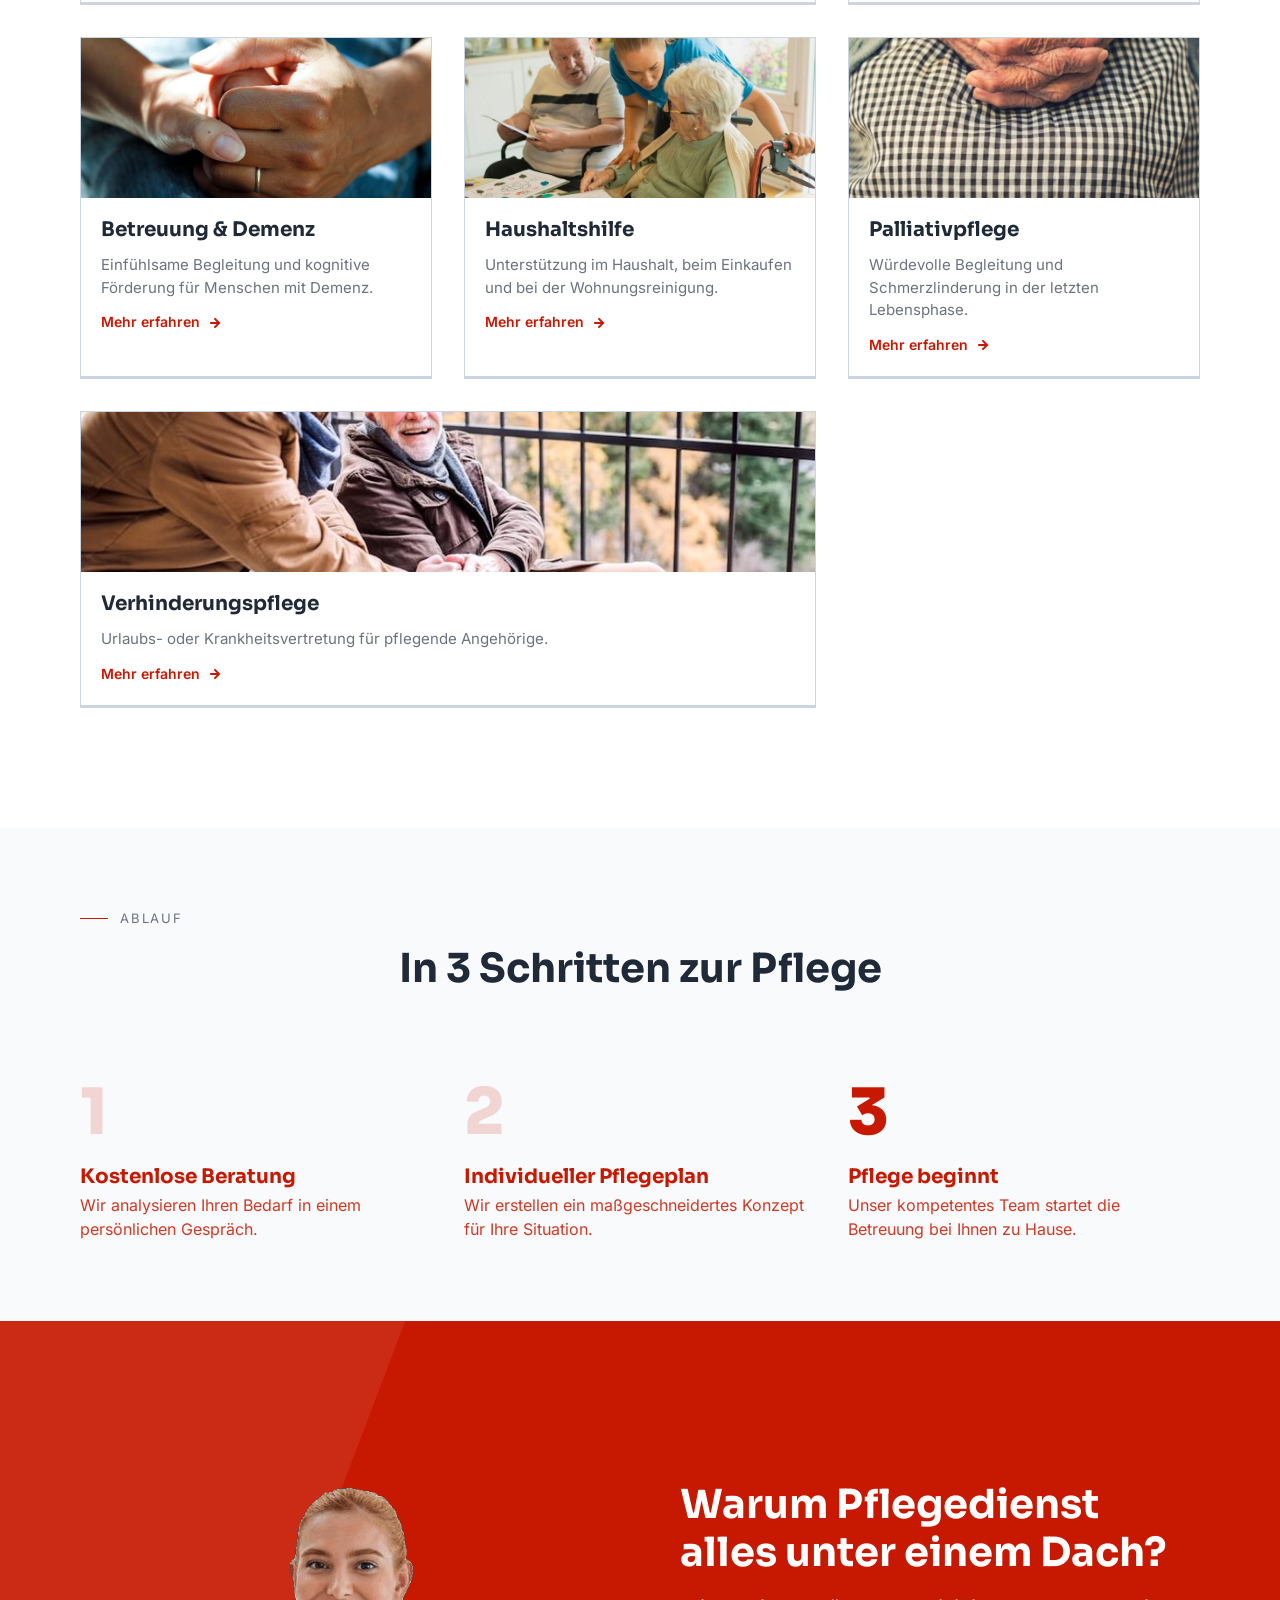
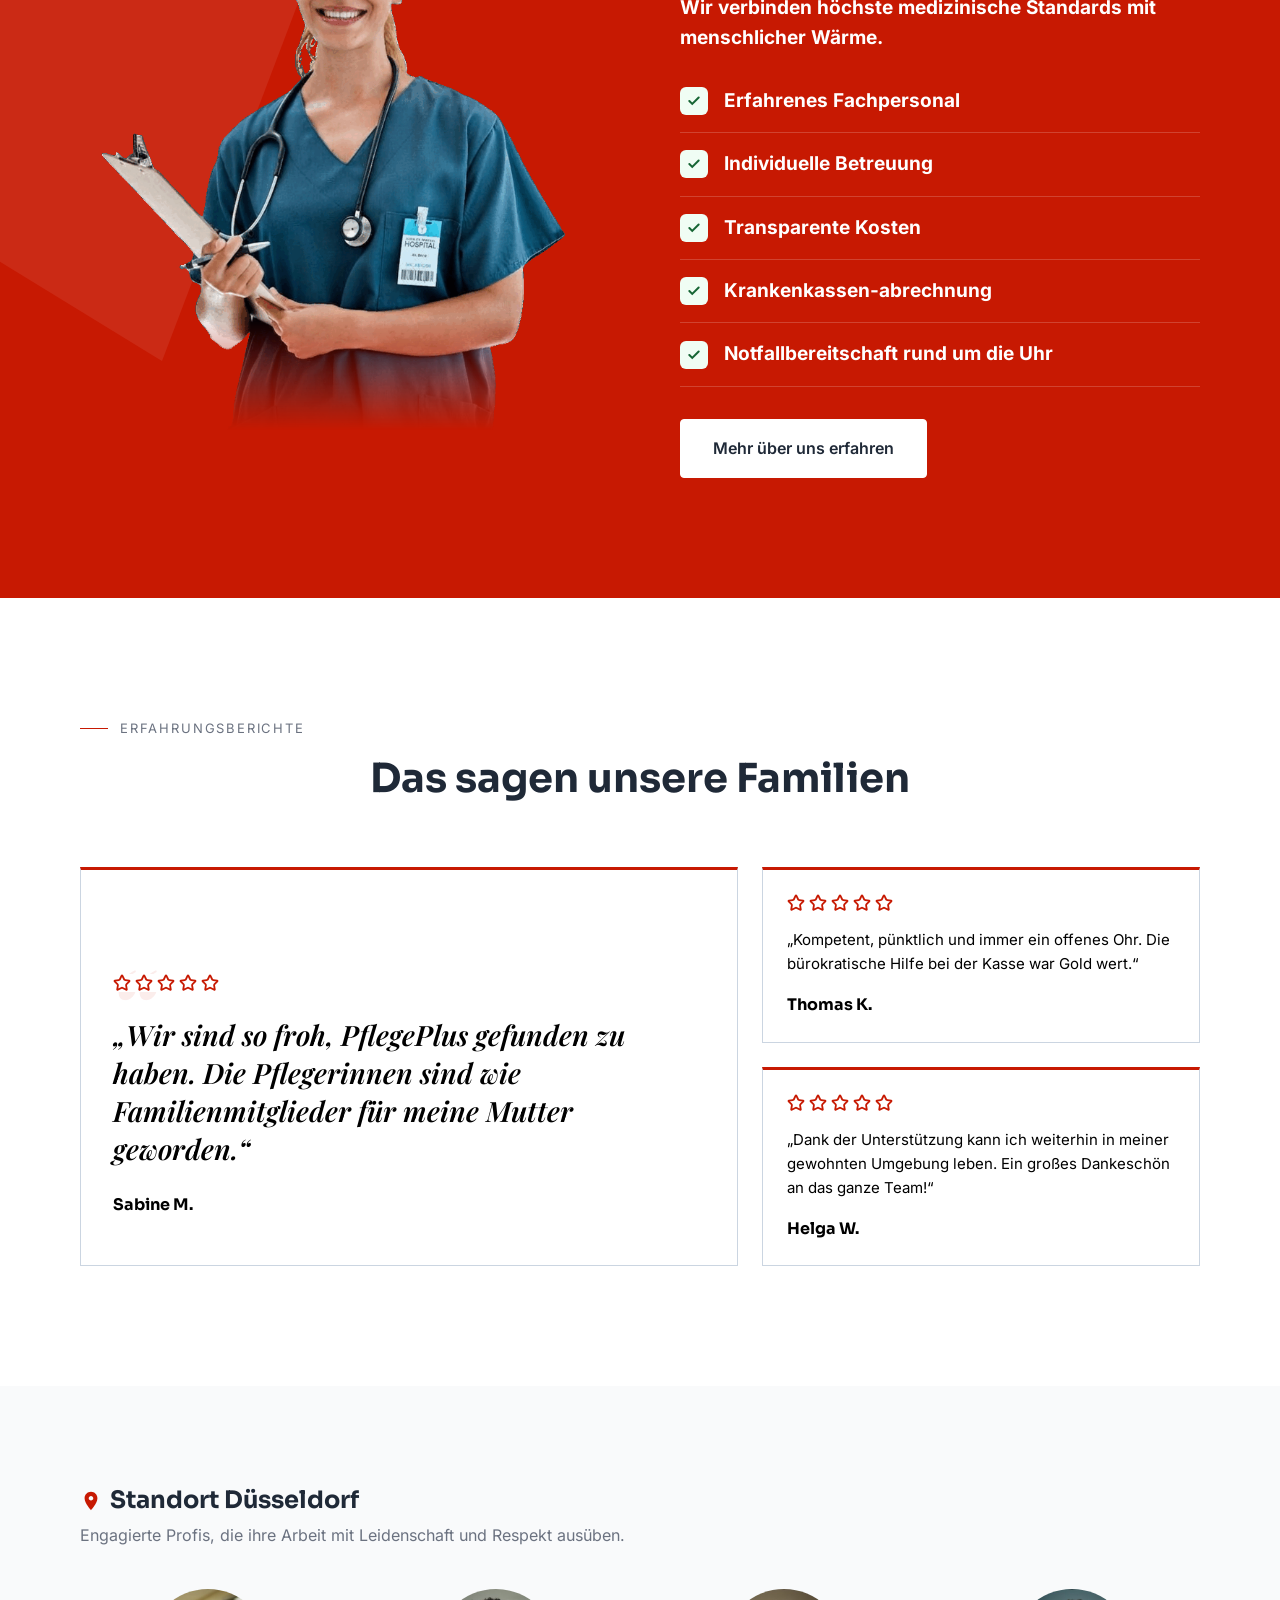
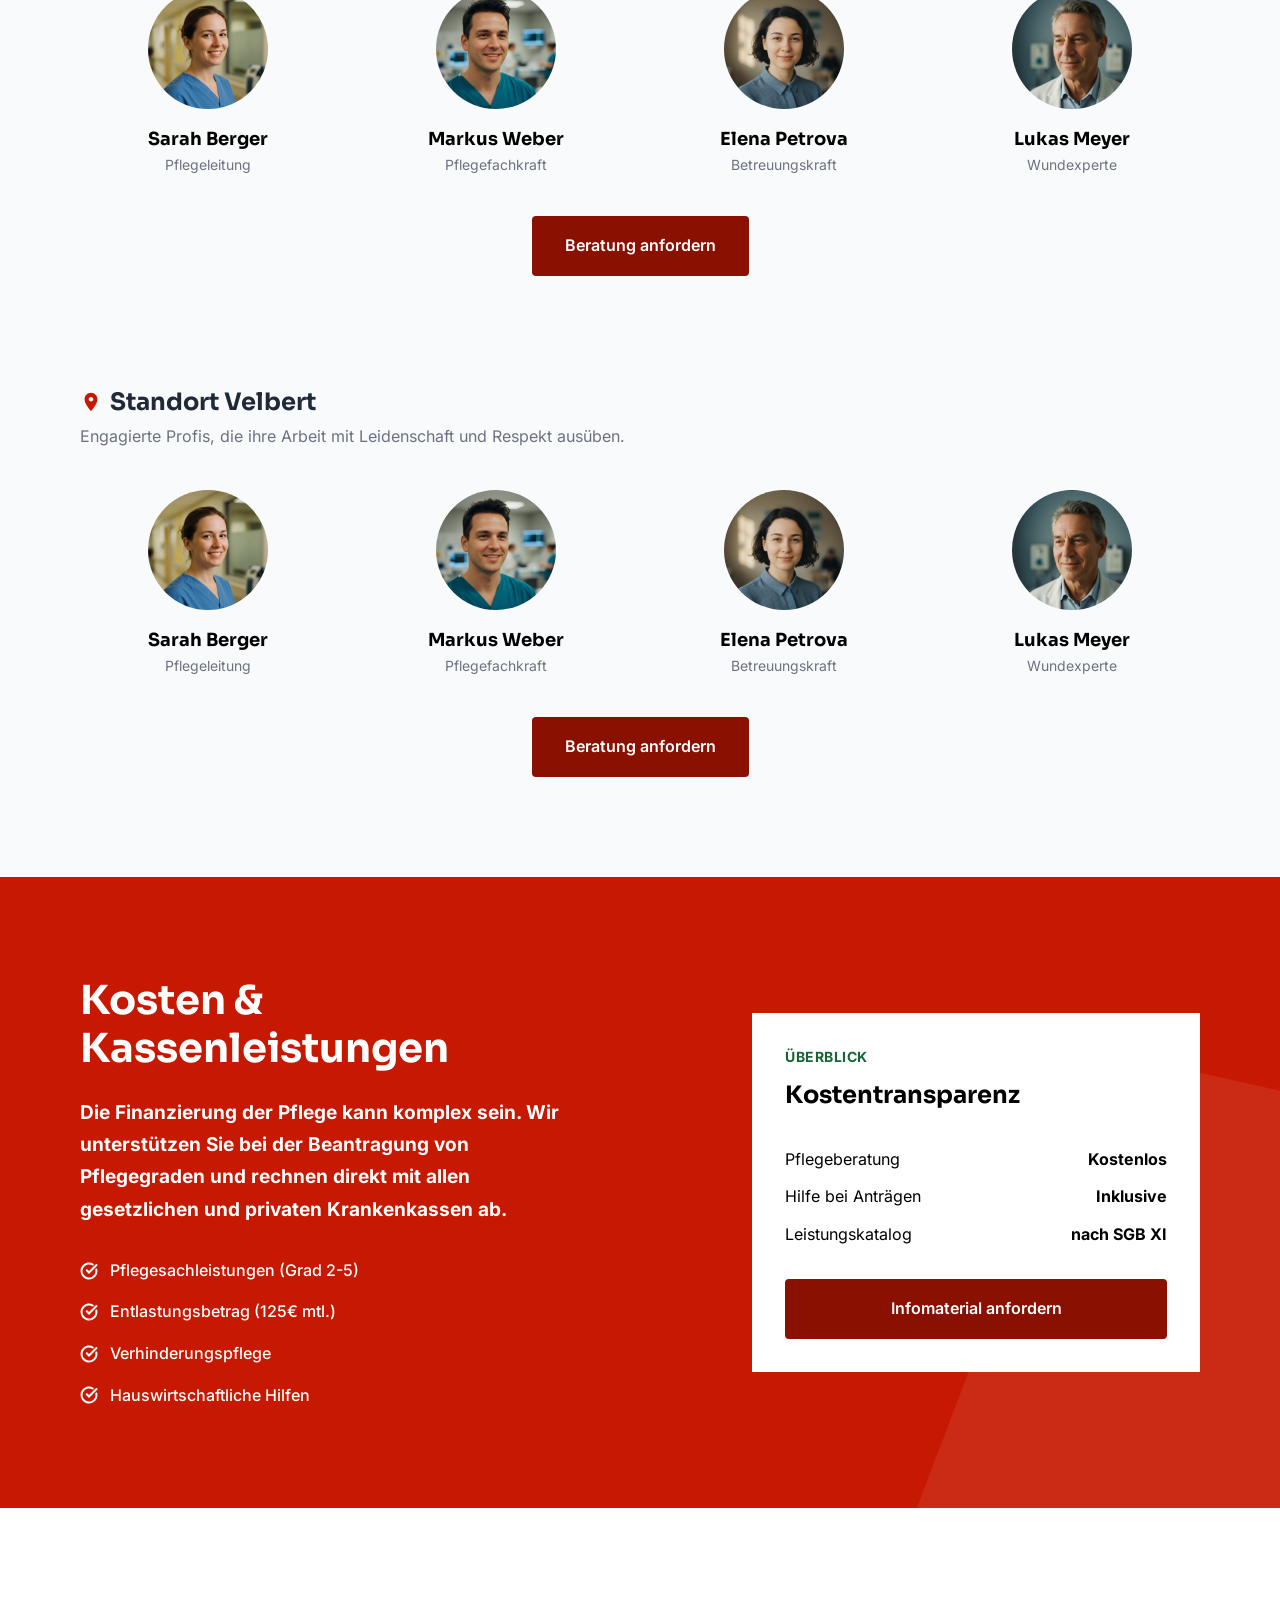
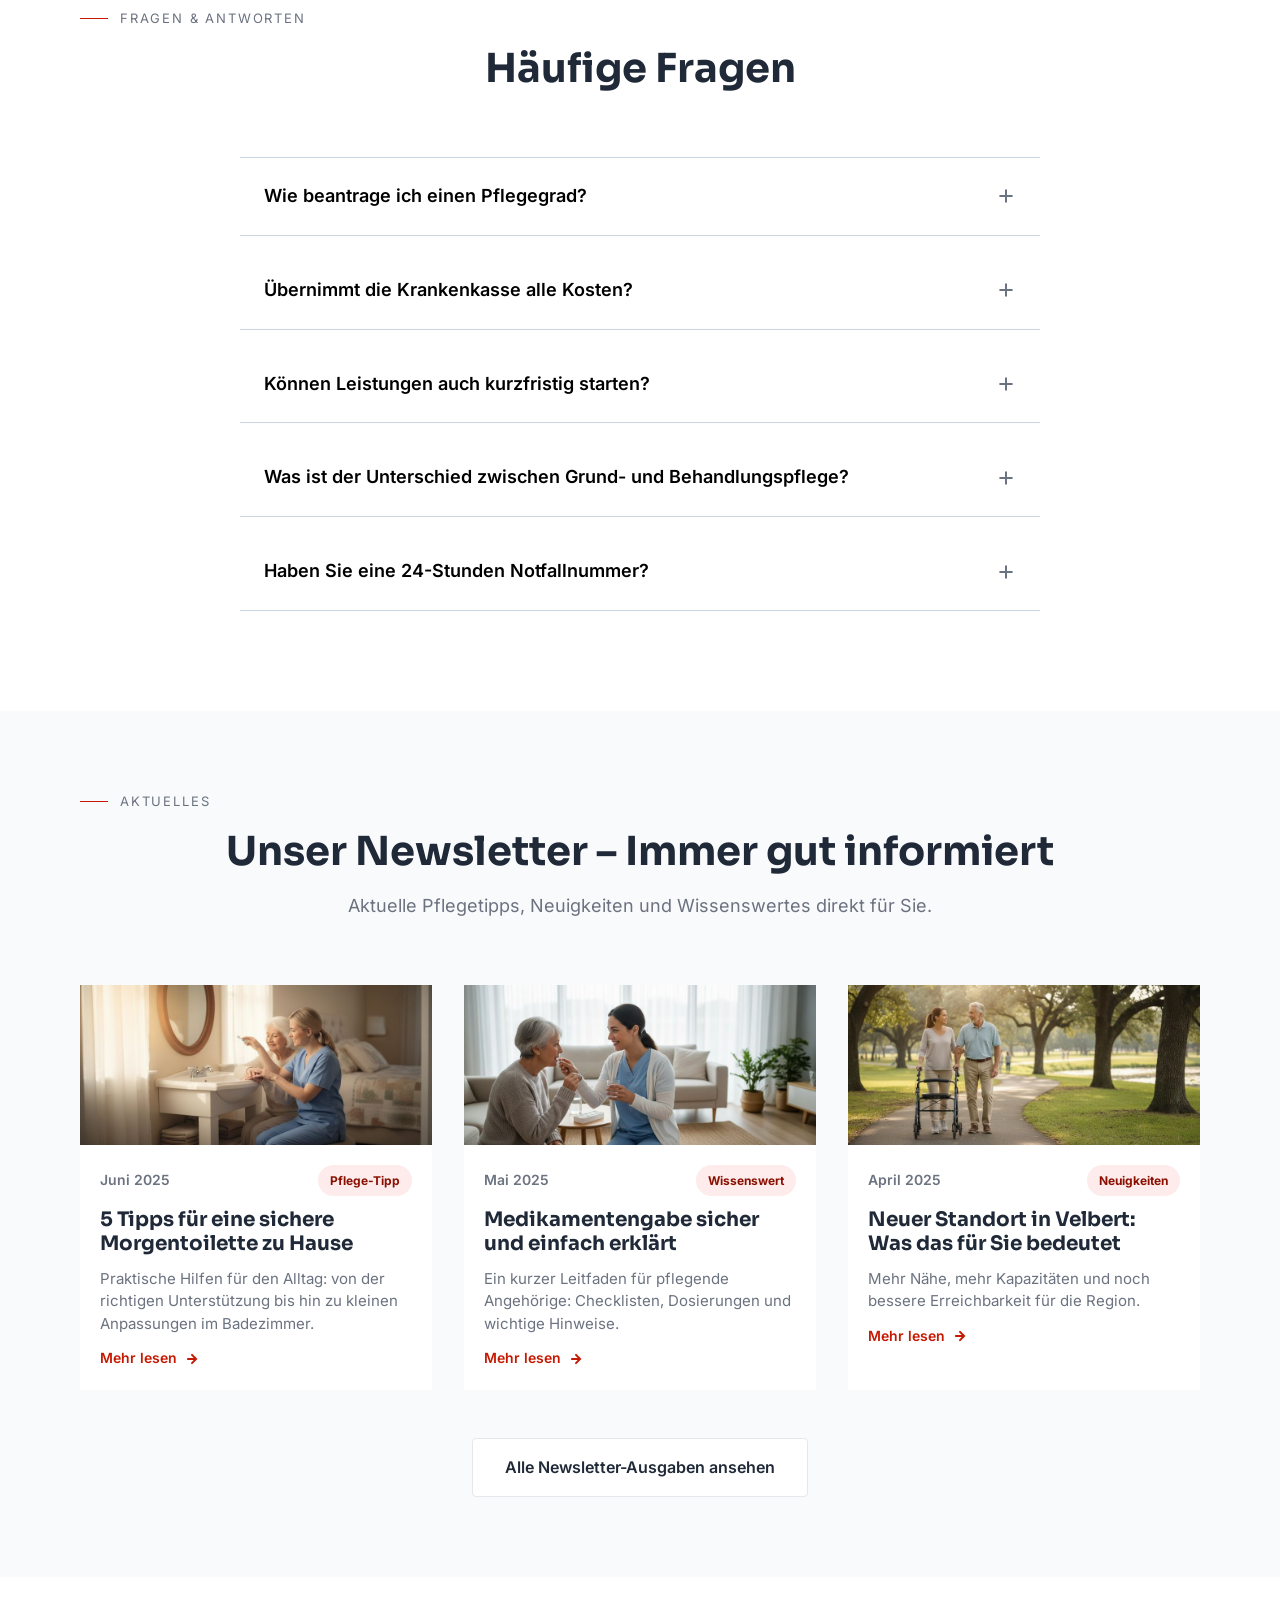
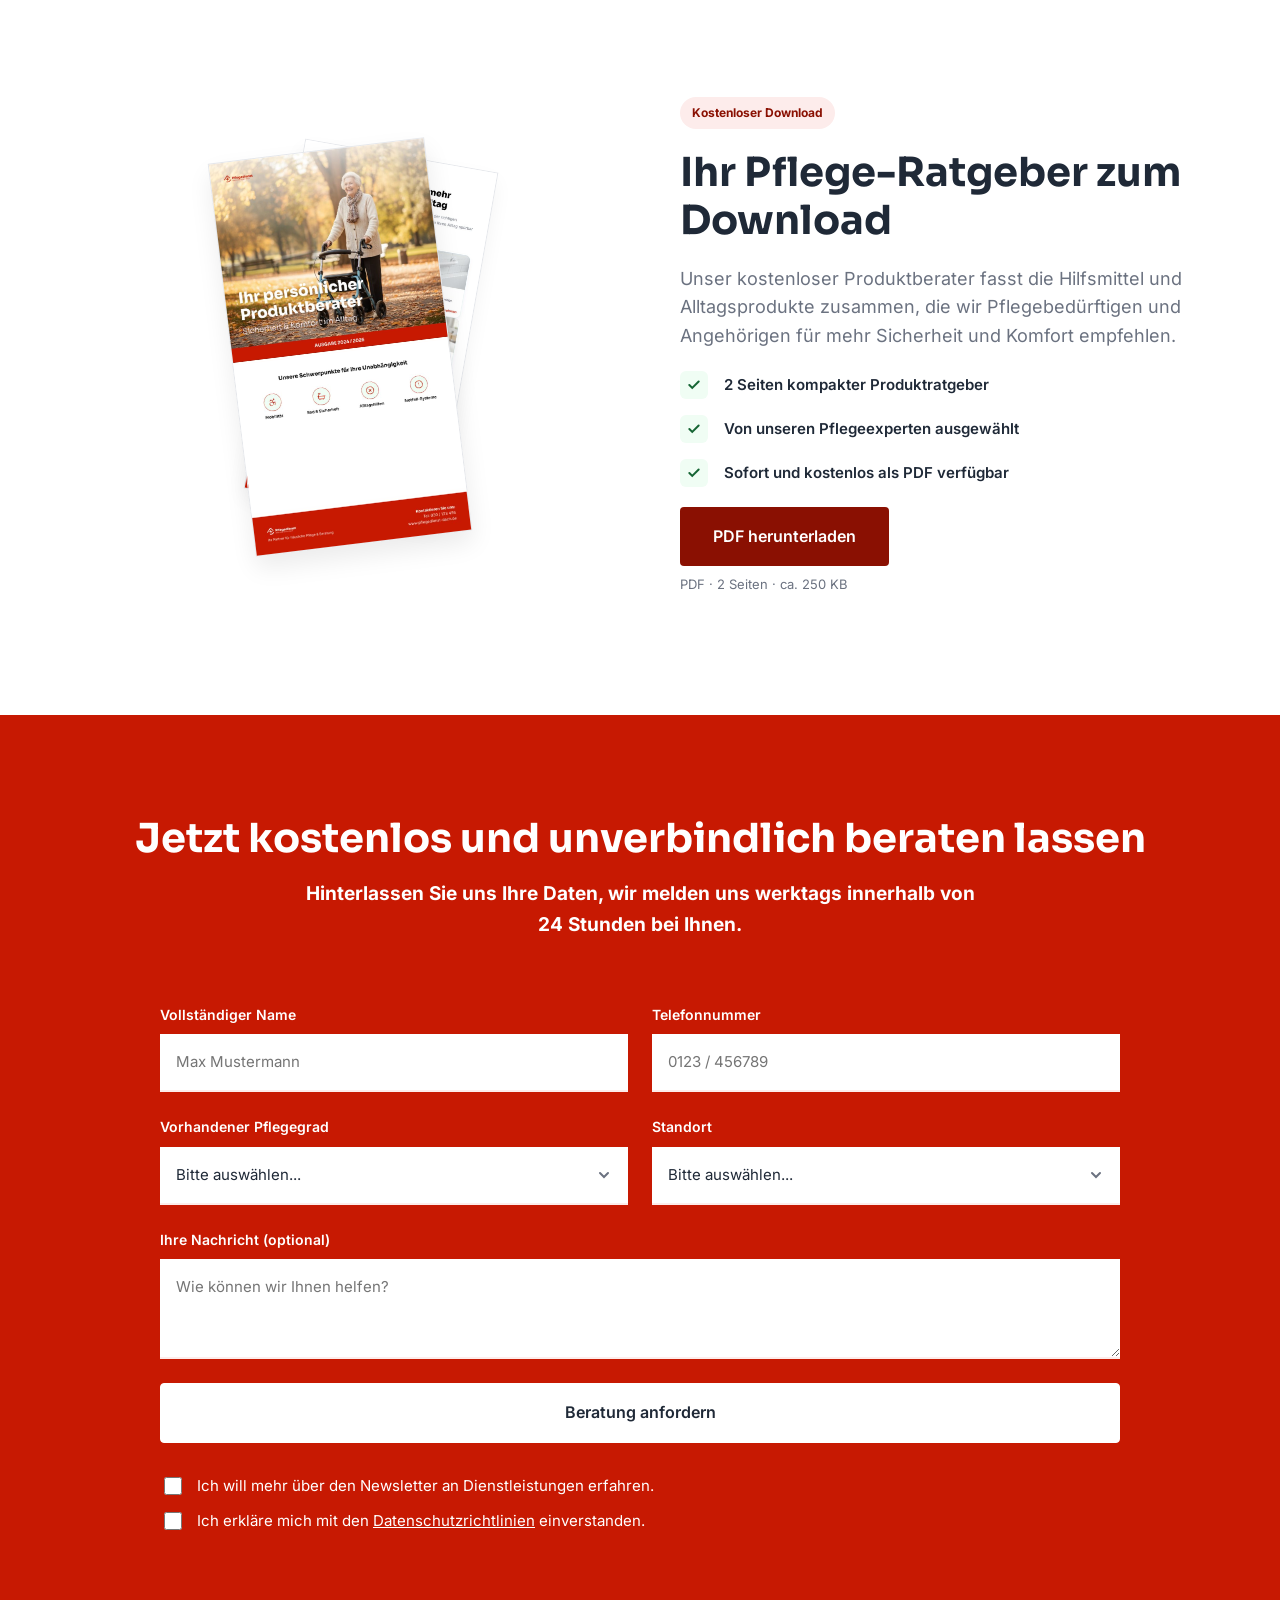
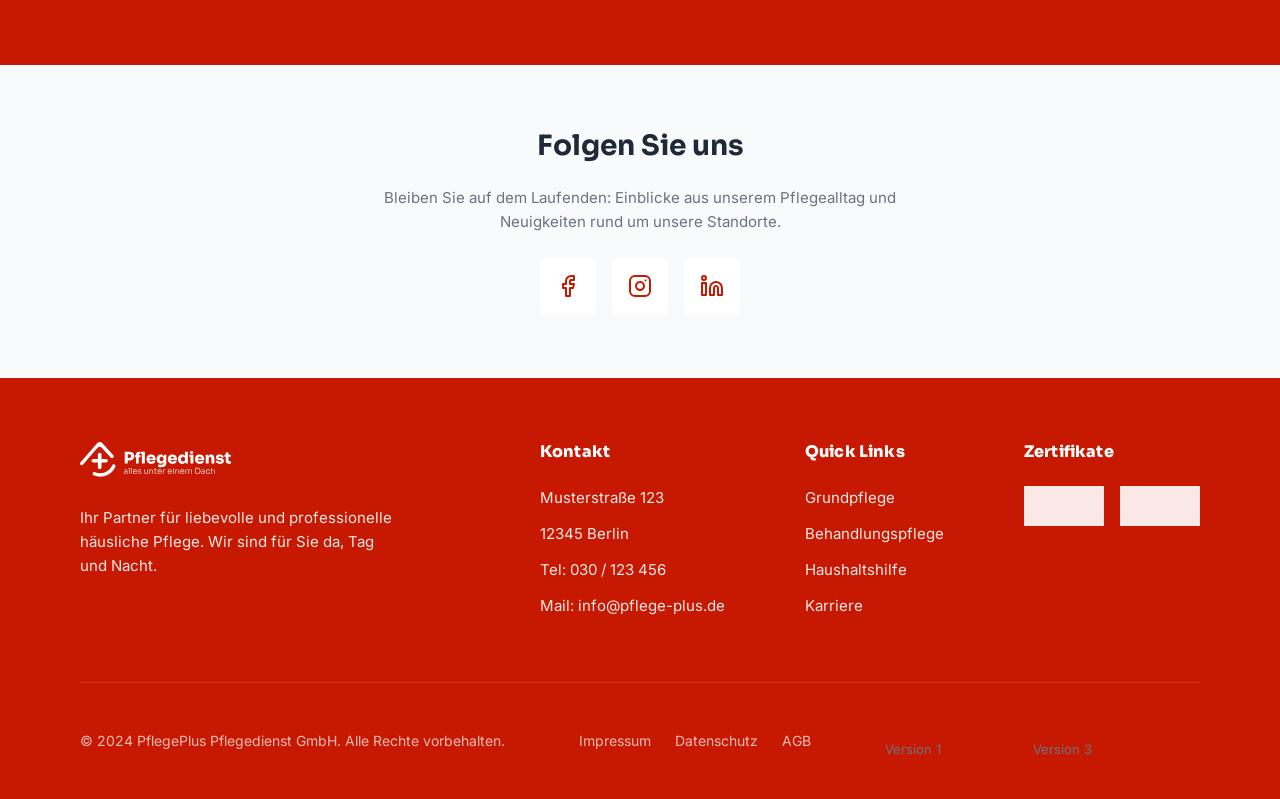
==== commit 48a83106: "Gedankenstriche aus sichtbarem Website-Text entfernt Ersetzt durch Doppelpunkt, Komma, Punkt, Pipe o" ====
--- a/v2/index.html
+++ b/v2/index.html
@@ -3,8 +3,8 @@
 <head>
 <meta charset="UTF-8" />
 <meta name="viewport" content="width=device-width, initial-scale=1.0" />
-<title>Pflegedienst alles unter einem Dach — Der Pflegedienst, der da ist, wenn Sie es nicht sein können. (Version 2)</title>
-<meta name="description" content="Ambulante Pflege in Düsseldorf &amp; Velbert: Grundpflege, Behandlungspflege, Haushaltshilfe u.v.m. — zuverlässig, einfühlsam, nah. Jetzt kostenlos beraten lassen." />
+<title>Pflegedienst alles unter einem Dach: Der Pflegedienst, der da ist, wenn Sie es nicht sein können. (Version 2)</title>
+<meta name="description" content="Ambulante Pflege in Düsseldorf &amp; Velbert: Grundpflege, Behandlungspflege, Haushaltshilfe u.v.m., zuverlässig, einfühlsam, nah. Jetzt kostenlos beraten lassen." />
 <link rel="canonical" href="https://www.PLATZHALTER-DOMAIN.de/v2/" />
 
 <link rel="icon" href="../favicon.ico" sizes="any" />
@@ -15,8 +15,8 @@
 
 <meta property="og:type" content="website" />
 <meta property="og:site_name" content="Pflegedienst alles unter einem Dach" />
-<meta property="og:title" content="Pflegedienst alles unter einem Dach — Der Pflegedienst, der da ist, wenn Sie es nicht sein können." />
-<meta property="og:description" content="Ambulante Pflege in Düsseldorf &amp; Velbert: Grundpflege, Behandlungspflege, Haushaltshilfe u.v.m. — zuverlässig, einfühlsam, nah." />
+<meta property="og:title" content="Pflegedienst alles unter einem Dach: Der Pflegedienst, der da ist, wenn Sie es nicht sein können." />
+<meta property="og:description" content="Ambulante Pflege in Düsseldorf &amp; Velbert: Grundpflege, Behandlungspflege, Haushaltshilfe u.v.m., zuverlässig, einfühlsam, nah." />
 <meta property="og:image" content="https://www.PLATZHALTER-DOMAIN.de/assets/images/hero-visual.jpg" />
 <meta property="og:locale" content="de_DE" />
 <meta name="twitter:card" content="summary_large_image" />
@@ -37,7 +37,7 @@
   "@graph": [
     {
       "@type": "MedicalBusiness",
-      "name": "Pflegedienst alles unter einem Dach — Düsseldorf",
+      "name": "Pflegedienst alles unter einem Dach, Düsseldorf",
       "image": "https://www.PLATZHALTER-DOMAIN.de/assets/images/hero-visual.jpg",
       "telephone": "PLATZHALTER-TELEFON",
       "areaServed": "Düsseldorf",
@@ -49,7 +49,7 @@
     },
     {
       "@type": "MedicalBusiness",
-      "name": "Pflegedienst alles unter einem Dach — Velbert",
+      "name": "Pflegedienst alles unter einem Dach, Velbert",
       "image": "https://www.PLATZHALTER-DOMAIN.de/assets/images/hero-visual.jpg",
       "telephone": "PLATZHALTER-TELEFON",
       "areaServed": "Velbert",
@@ -68,7 +68,7 @@
 <!-- ============================== HEADER ============================== -->
 <header class="site-header">
   <div class="container">
-    <a href="#top" class="logo" aria-label="Pflegedienst alles unter einem Dach — Startseite">
+    <a href="#top" class="logo" aria-label="Pflegedienst alles unter einem Dach: Startseite">
       <img class="logo__full" src="assets/logo/logo.svg" alt="Pflegedienst alles unter einem Dach" width="900" height="236" />
     </a>
 
@@ -103,11 +103,11 @@
   <!-- ============================== HERO ============================== -->
   <section class="hero v2-hero v2-dossier-cover">
     <div class="container">
-      <p class="v2-dossier-cover__kicker">Dossier N° 01 — Ambulante Pflege Düsseldorf &amp; Velbert</p>
+      <p class="v2-dossier-cover__kicker">Dossier N° 01: Ambulante Pflege Düsseldorf &amp; Velbert</p>
       <div class="hero__content">
         <div class="hero__heading-group">
           <h1 class="hero__title v2-dossier-title">Der <span class="v2-hero__accent">Pflegedienst</span>, der da ist, <em>wenn Sie es nicht sein können.</em></h1>
-          <p class="hero__lede">Ambulante Pflegedienste mit Herz und Kompetenz — zuverlässig, einfühlsam und nah. Wir unterstützen Sie da, wo es am schönsten ist: zu Hause.</p>
+          <p class="hero__lede">Ambulante Pflegedienste mit Herz und Kompetenz, zuverlässig, einfühlsam und nah. Wir unterstützen Sie da, wo es am schönsten ist: zu Hause.</p>
         </div>
         <div class="hero__locations">
           <div class="location">
@@ -450,7 +450,7 @@
             <img class="accordion-trigger__icon" src="assets/icons/plus.svg" alt="" aria-hidden="true" />
           </button>
           <div class="accordion-panel" id="faq-panel-3" role="region" aria-labelledby="faq-trigger-3"><div class="accordion-panel__inner">
-            <p>Ja, in dringenden Fällen können wir die Versorgung häufig innerhalb weniger Tage beginnen. Kontaktieren Sie uns einfach — wir prüfen gemeinsam mit Ihnen die schnellstmögliche Umsetzung.</p>
+            <p>Ja, in dringenden Fällen können wir die Versorgung häufig innerhalb weniger Tage beginnen. Kontaktieren Sie uns einfach. Wir prüfen gemeinsam mit Ihnen die schnellstmögliche Umsetzung.</p>
           </div></div>
         </div>
         <div class="accordion-item">
@@ -619,7 +619,7 @@
     <div class="container">
       <div class="social-follow__inner reveal">
         <h2 class="social-follow__title">Folgen Sie uns</h2>
-        <p class="social-follow__text">Bleiben Sie auf dem Laufenden — Einblicke aus unserem Pflegealltag und Neuigkeiten rund um unsere Standorte.</p>
+        <p class="social-follow__text">Bleiben Sie auf dem Laufenden: Einblicke aus unserem Pflegealltag und Neuigkeiten rund um unsere Standorte.</p>
         <div class="social-follow__icons">
           <a class="social-icon reveal" href="#" target="_blank" rel="noopener noreferrer" aria-label="Facebook">
             <img src="assets/icons/facebook.svg" alt="" />
@@ -642,10 +642,10 @@
   <div class="container">
     <div class="footer-top">
       <div class="footer-brand">
-        <a href="#top" class="logo logo--inverse" aria-label="Pflegedienst alles unter einem Dach — Startseite">
+        <a href="#top" class="logo logo--inverse" aria-label="Pflegedienst alles unter einem Dach: Startseite">
           <img class="logo__full" src="assets/logo/logo.svg" alt="Pflegedienst alles unter einem Dach" width="900" height="236" />
         </a>
-        <p>Ihr Partner für liebevolle und professionelle häusliche Pflege. Wir sind für Sie da — Tag und Nacht.</p>
+        <p>Ihr Partner für liebevolle und professionelle häusliche Pflege. Wir sind für Sie da, Tag und Nacht.</p>
       </div>
 
       <div class="footer-columns">
@@ -720,7 +720,7 @@
 
     <div class="chat-widget__view" data-chat-view="callback" hidden>
       <form class="chat-widget__body" id="callbackForm">
-        <p class="chat-widget__message">Gerne! Hinterlassen Sie uns Ihren Namen und Ihre Telefonnummer — wir rufen Sie werktags zeitnah zurück.</p>
+        <p class="chat-widget__message">Gerne! Hinterlassen Sie uns Ihren Namen und Ihre Telefonnummer. Wir rufen Sie werktags zeitnah zurück.</p>
         <div class="chat-widget__field">
           <label for="callbackName">Name</label>
           <input type="text" id="callbackName" name="callbackName" placeholder="Max Mustermann" required />
--- a/css/layout.css
+++ b/css/layout.css
@@ -232,12 +232,14 @@
 
 @media (min-width: 1120px) {
   .hero__title {
-    font-size: var(--text-6xl);
-    line-height: 1.1;
+    font-size: 3.25rem;
+    line-height: 1.15;
   }
 }
 
 .hero__title em {
+  display: block;
+  margin-top: var(--space-8);
   font-family: var(--font-accent);
   font-style: italic;
   font-weight: 600;
--- a/v2/css/overrides.css
+++ b/v2/css/overrides.css
@@ -140,8 +140,8 @@
 .v2-dossier-title {
   font-weight: 900;
   letter-spacing: -0.02em;
-  font-size: clamp(2.5rem, 7vw, 5rem);
-  line-height: 1.02;
+  font-size: clamp(2rem, 4.5vw, 3.25rem);
+  line-height: 1.1;
 }
 
 @media (min-width: 1120px) {
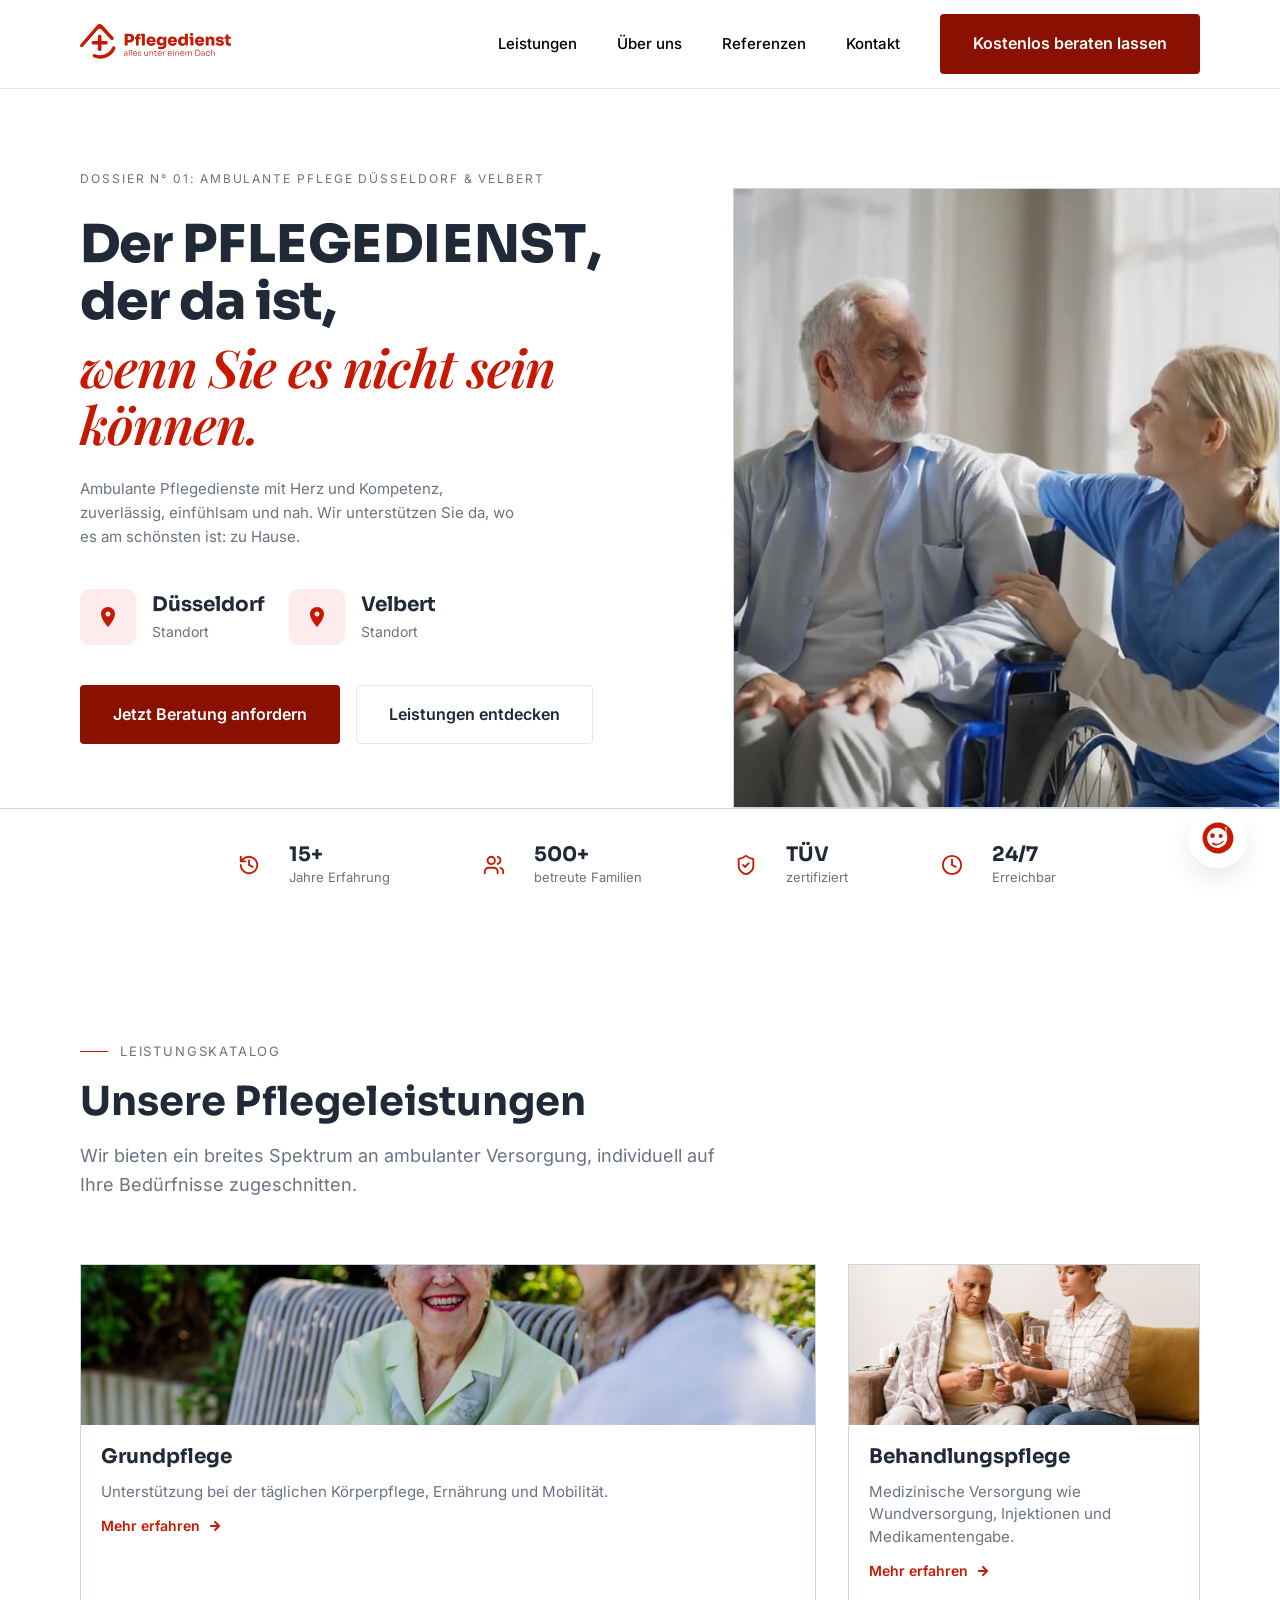
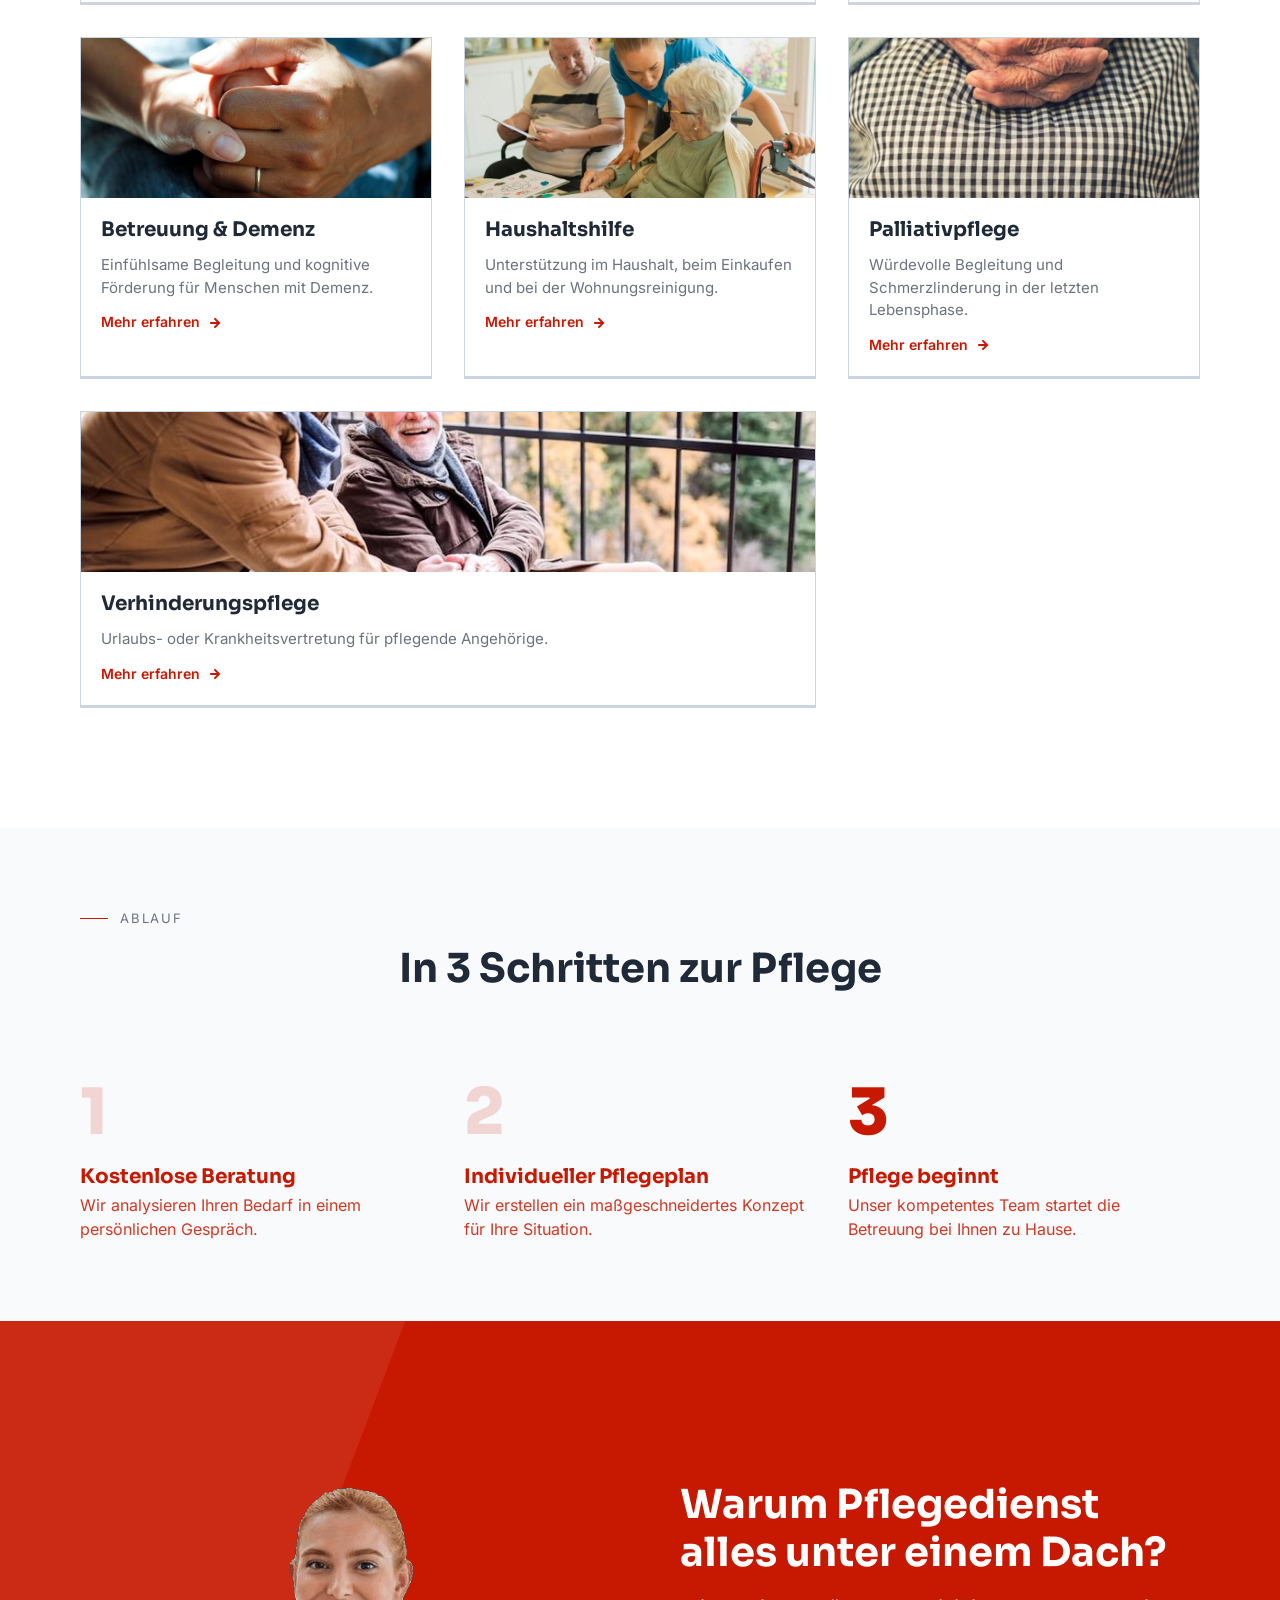
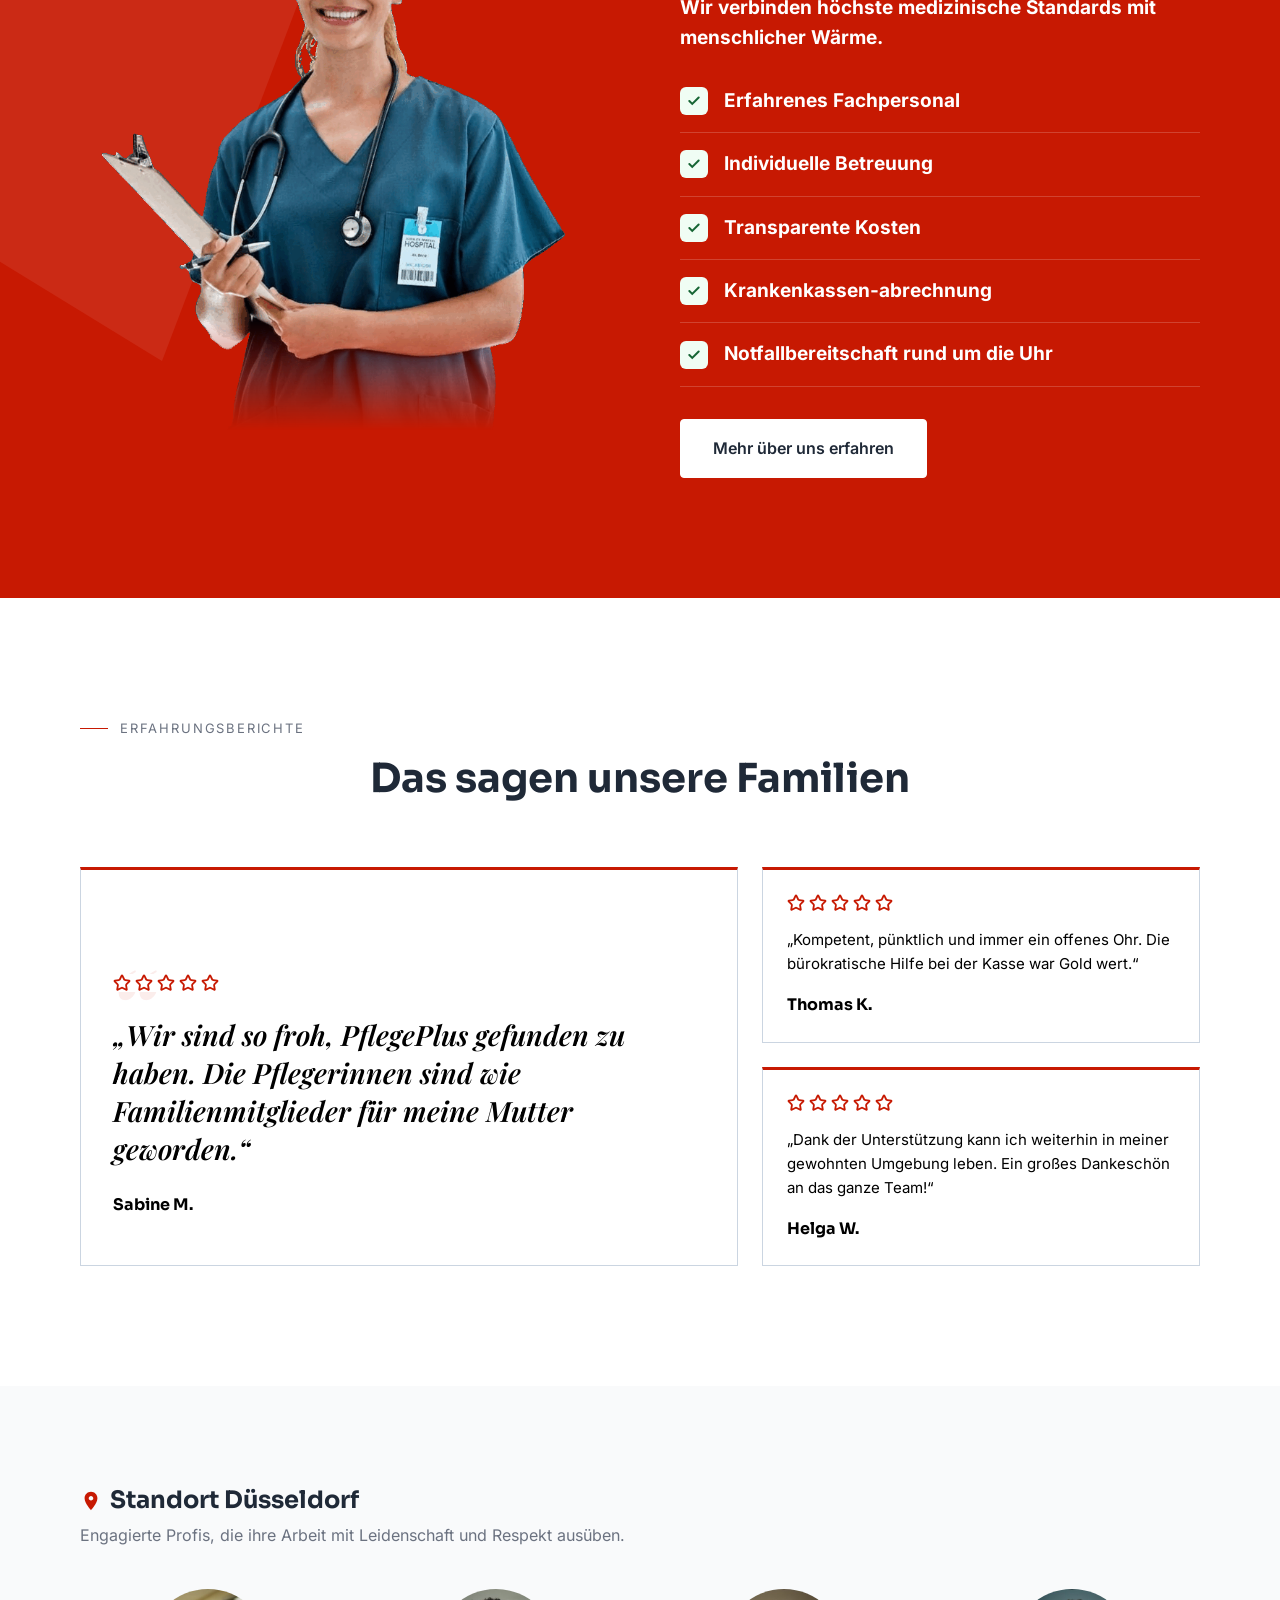
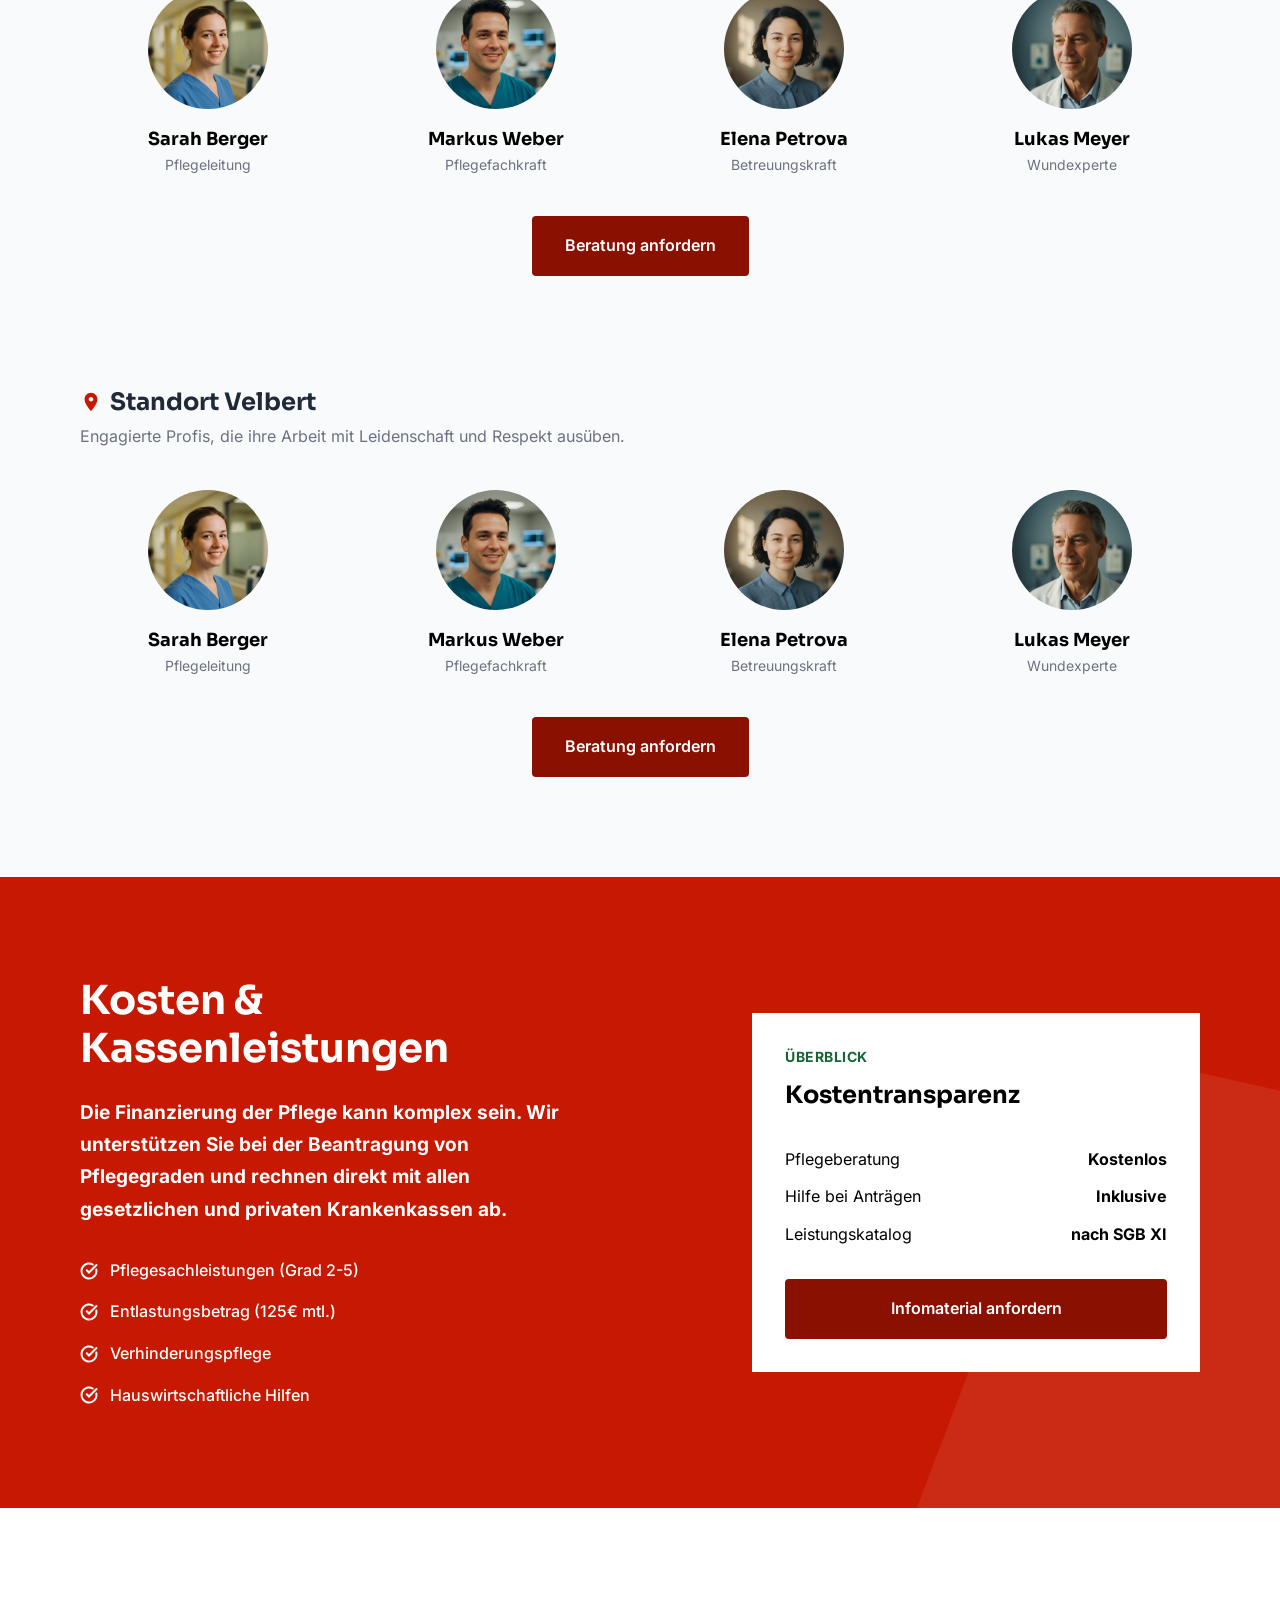
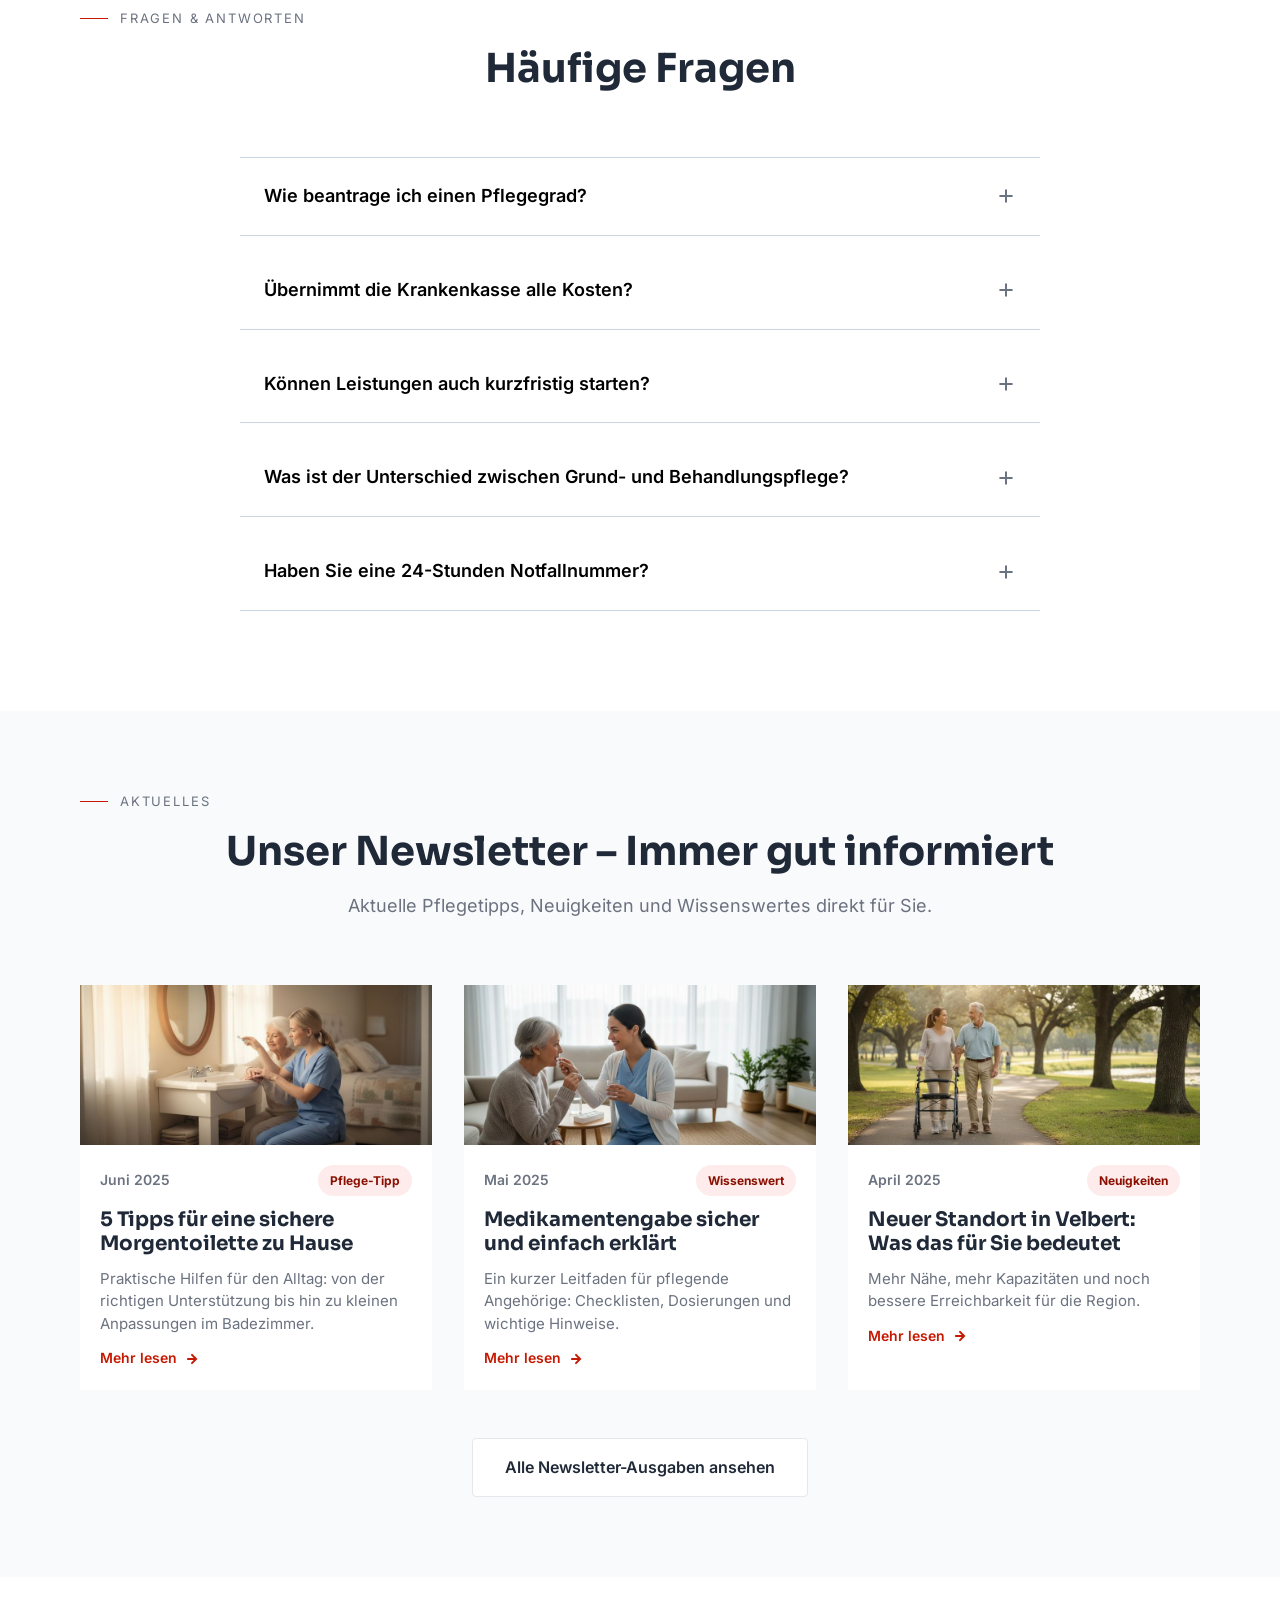
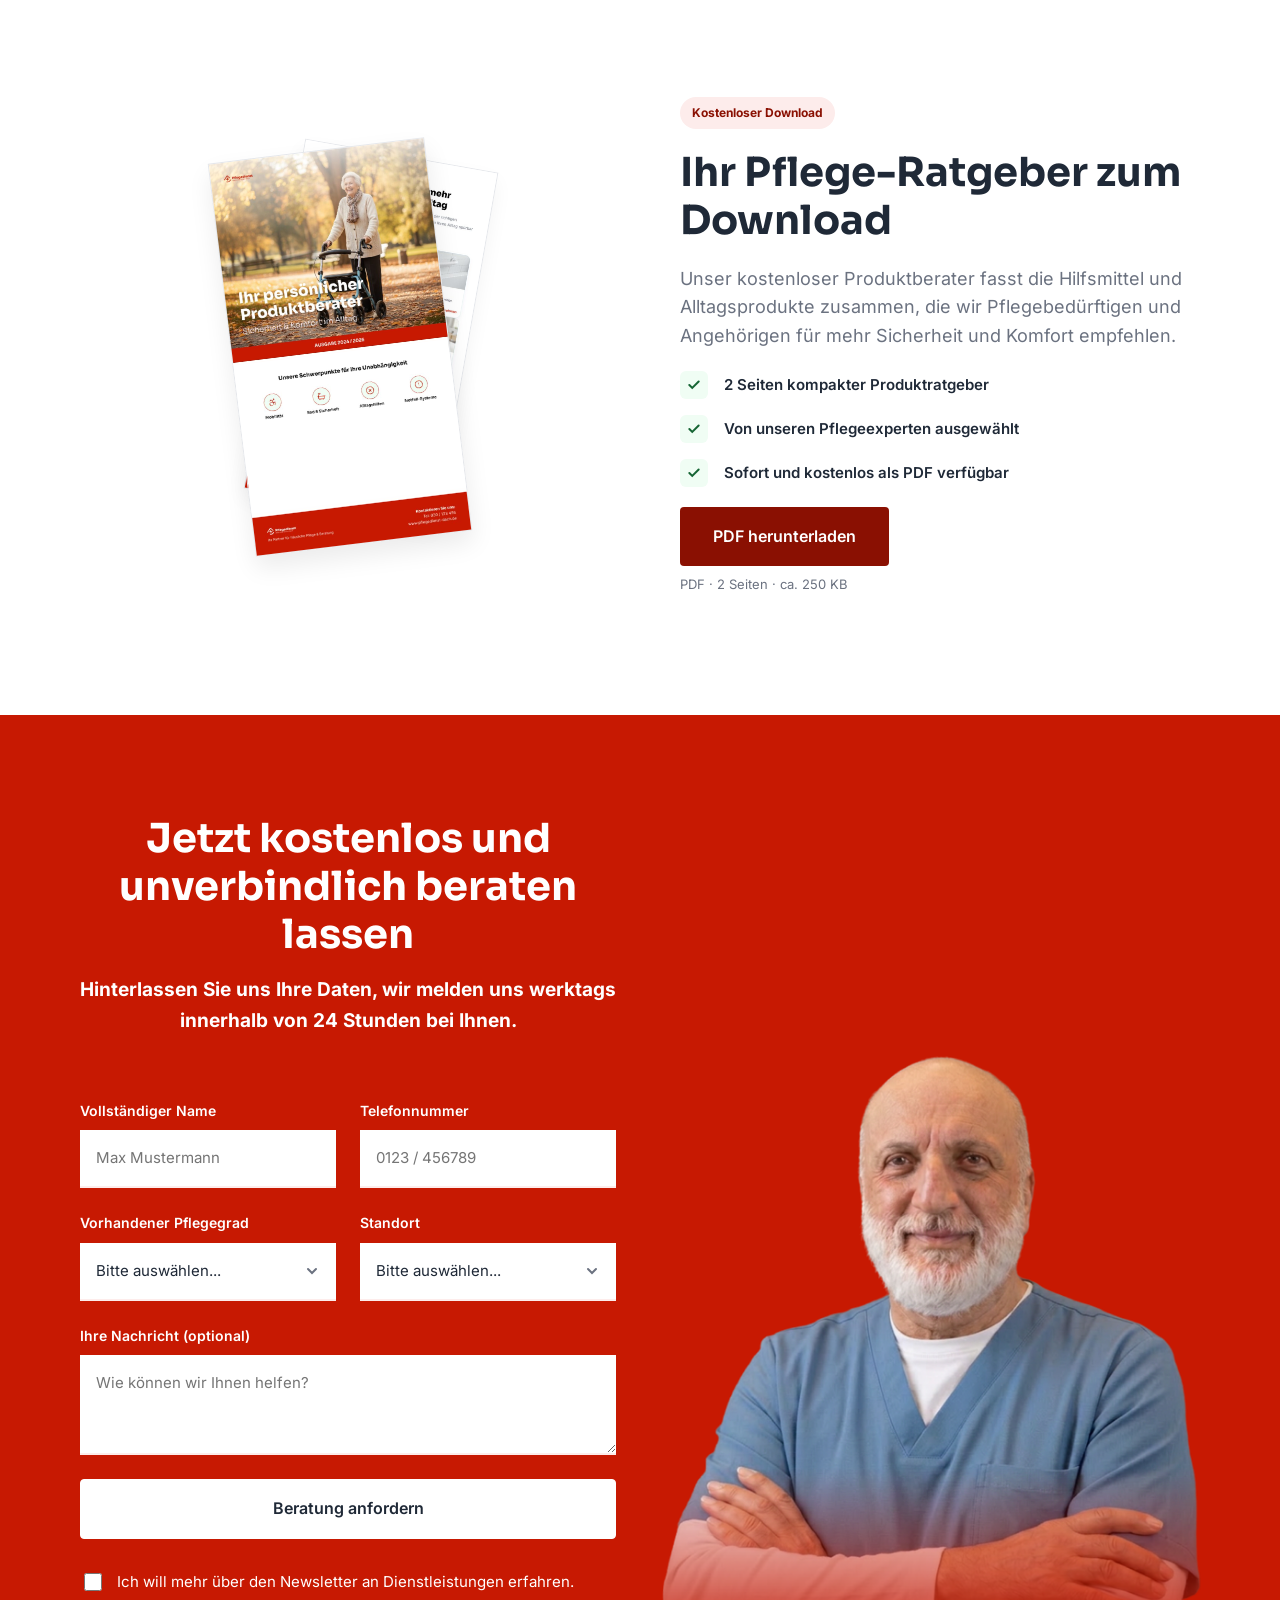
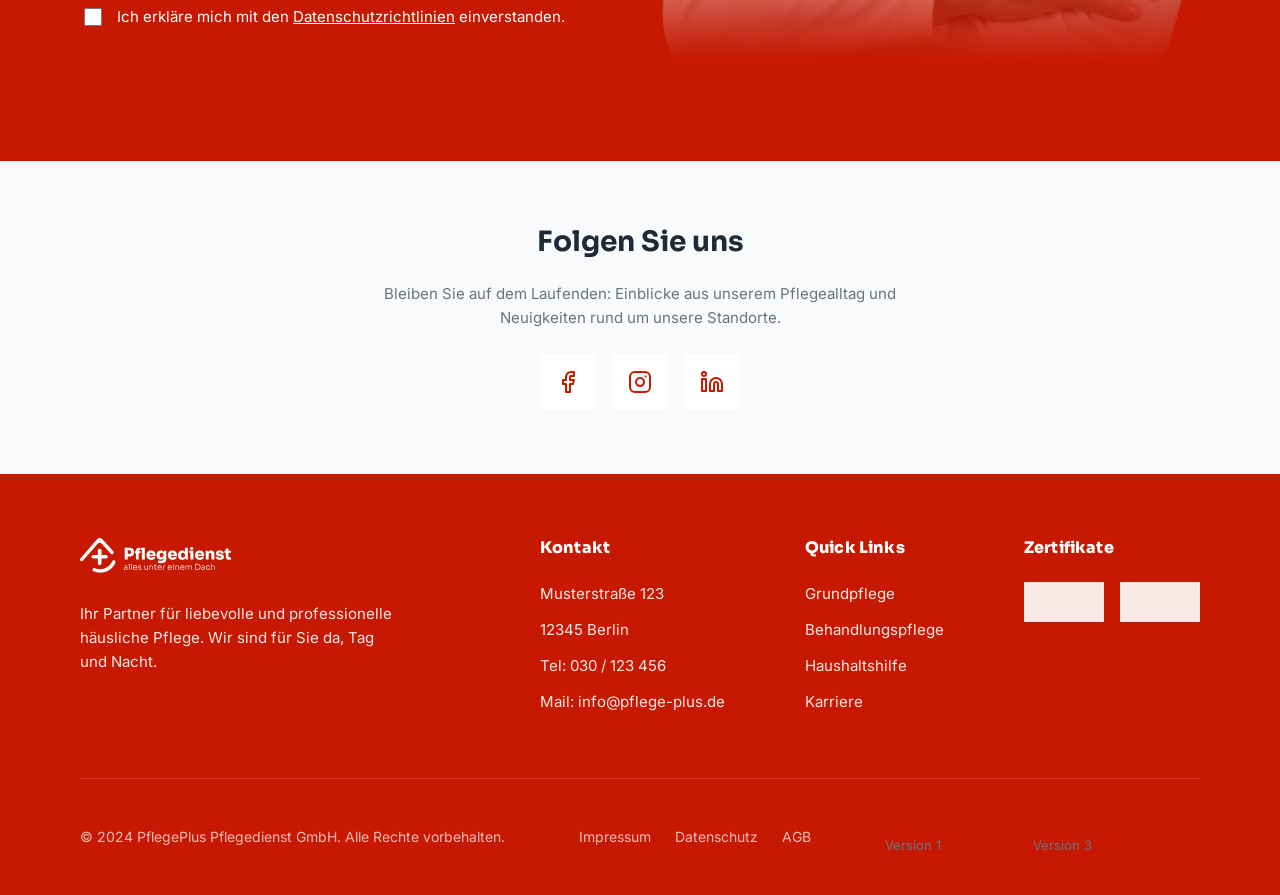
==== commit b8a6165a: "Add Yashar image to contact section with fade" ====
--- a/v2/index.html
+++ b/v2/index.html
@@ -557,11 +557,13 @@
   <section id="kontakt" class="section--brand v2-lead">
     <div class="v2-decor-wedge" aria-hidden="true"></div>
     <div class="container">
-      <div class="section-head section-head--inverse">
-        <h2 class="section-title">Jetzt kostenlos und unverbindlich beraten lassen</h2>
-        <p class="section-intro">Hinterlassen Sie uns Ihre Daten, wir melden uns werktags innerhalb von 24 Stunden bei Ihnen.</p>
-      </div>
-      <form class="lead-form">
+      <div class="contact-layout">
+        <div class="contact-layout__content">
+          <div class="section-head section-head--inverse">
+            <h2 class="section-title">Jetzt kostenlos und unverbindlich beraten lassen</h2>
+            <p class="section-intro">Hinterlassen Sie uns Ihre Daten, wir melden uns werktags innerhalb von 24 Stunden bei Ihnen.</p>
+          </div>
+          <form class="lead-form" style="margin-inline: 0; max-width: none;">
         <div class="lead-form__grid">
           <div class="field">
             <label class="field__label" for="name">Vollständiger Name</label>
@@ -611,6 +613,11 @@
         </div>
         <p class="lead-form__status" role="status" style="color:var(--color-text-inverse);font-weight:600;"></p>
       </form>
+        </div>
+        <div class="contact-layout__image">
+          <img src="../assets/images/yashar.png" alt="Yashar" class="yashar-image" />
+        </div>
+      </div>
     </div>
   </section>
 
--- a/css/layout.css
+++ b/css/layout.css
@@ -922,3 +922,41 @@
   display: flex;
   gap: var(--space-24);
 }
+
+/* ---- Contact Section with Image ------------------------------------------------------------- */
+.contact-layout {
+  display: flex;
+  flex-direction: column;
+  gap: var(--space-48);
+  align-items: center;
+}
+
+@media (min-width: 992px) {
+  .contact-layout {
+    flex-direction: row;
+    align-items: flex-end;
+    justify-content: space-between;
+  }
+  .contact-layout__content {
+    flex: 1;
+    width: 100%;
+    max-width: 600px;
+  }
+  .contact-layout__image {
+    flex: 1;
+    width: 100%;
+    display: flex;
+    justify-content: center;
+  }
+}
+
+.yashar-image {
+  width: 100%;
+  max-width: 700px;
+  height: auto;
+  display: block;
+  transform: scale(1.8);
+  transform-origin: bottom center;
+  -webkit-mask-image: linear-gradient(to bottom, rgba(0,0,0,1) 70%, rgba(0,0,0,0) 100%);
+  mask-image: linear-gradient(to bottom, rgba(0,0,0,1) 70%, rgba(0,0,0,0) 100%);
+}
